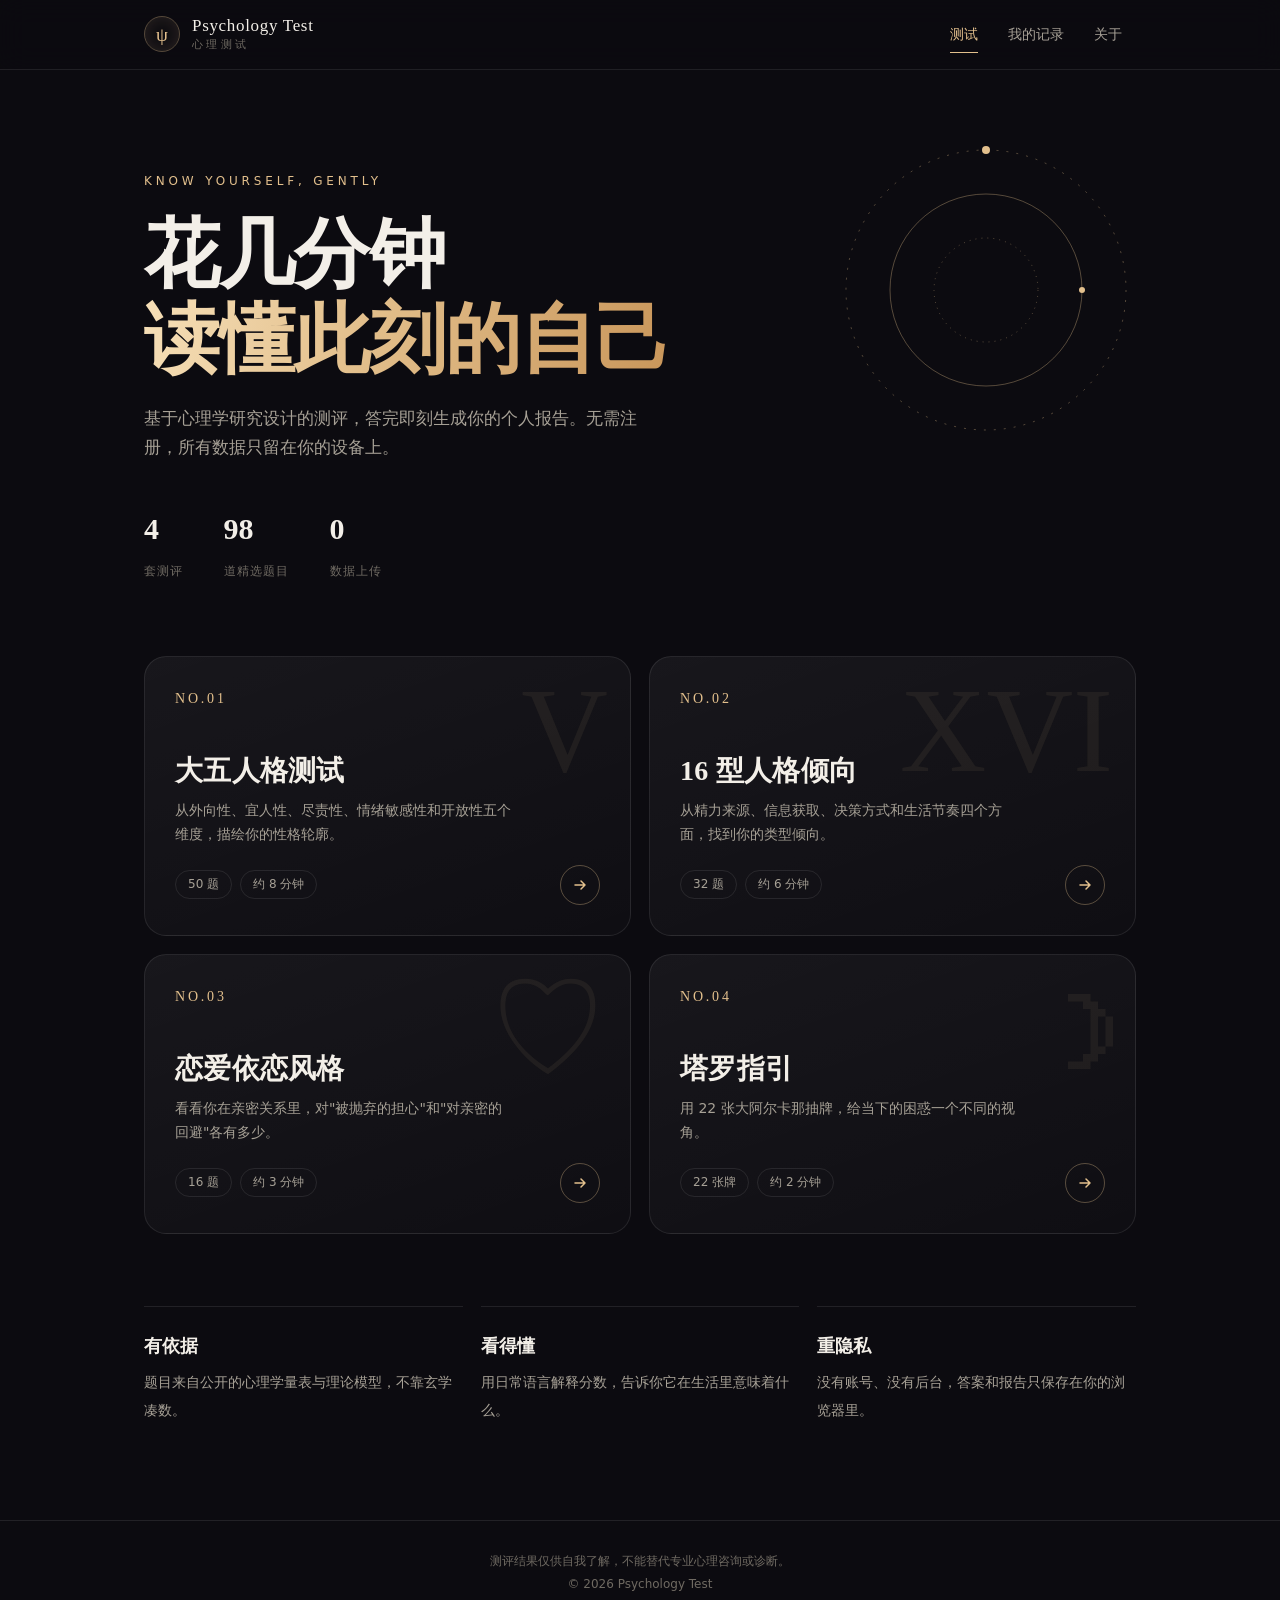
==== index.html @ f03d4916 "Premium redesign: animated quiz, report charts, tarot draw, share poster, redeem-code unlock" ====
<!DOCTYPE html>
<html lang="zh-CN">
<head>
  <meta charset="UTF-8">
  <meta name="viewport" content="width=device-width, initial-scale=1.0, viewport-fit=cover">
  <meta name="theme-color" content="#0c0b10">
  <title>Psychology Test · 心理测试</title>
  <meta name="description" content="几分钟读懂自己：大五人格、16 型人格倾向、恋爱依恋风格与塔罗指引。无需注册，结果只保存在你的浏览器里。">
  <link rel="icon" href="data:image/svg+xml,%3Csvg xmlns='http://www.w3.org/2000/svg' viewBox='0 0 64 64'%3E%3Crect width='64' height='64' rx='32' fill='%230c0b10'/%3E%3Ccircle cx='32' cy='32' r='27' fill='none' stroke='%23e3c08d' stroke-width='2'/%3E%3Ctext x='32' y='43' font-size='30' text-anchor='middle' fill='%23e3c08d' font-family='serif'%3E%CF%88%3C/text%3E%3C/svg%3E">
  <link rel="stylesheet" href="css/app.css">
</head>
<body>
  <div class="aura" aria-hidden="true"><span></span><span></span><span></span></div>

  <header class="topbar">
    <div class="topbar__inner">
      <a class="logo" href="#/">
        <span class="logo__mark" aria-hidden="true">ψ</span>
        <span class="logo__text">Psychology Test<small>心理测试</small></span>
      </a>
      <nav class="topnav" aria-label="主导航">
        <a href="#/" data-nav="home">测试</a>
        <a href="#/history" data-nav="history">我的记录</a>
        <a href="#/about" data-nav="about">关于</a>
      </nav>
    </div>
  </header>

  <main id="app" tabindex="-1"></main>

  <footer class="footer">
    <p>测评结果仅供自我了解，不能替代专业心理咨询或诊断。</p>
    <p>© 2026 Psychology Test</p>
  </footer>

  <script src="js/tests/bigfive.js"></script>
  <script src="js/tests/types16.js"></script>
  <script src="js/tests/attachment.js"></script>
  <script src="js/tests/tarot.js"></script>
  <script src="js/paywall.js"></script>
  <script src="js/fx.js"></script>
  <script src="js/app.js"></script>
</body>
</html>
---- css/app.css ----
:root {
  --bg: #0c0b10;
  --bg-2: #14121a;
  --panel: rgba(255, 255, 255, 0.035);
  --panel-2: rgba(255, 255, 255, 0.06);
  --line: rgba(255, 255, 255, 0.09);
  --line-2: rgba(227, 192, 141, 0.35);
  --text: #f3efe8;
  --text-2: #a7a196;
  --text-3: #6f6a62;
  --gold: #e3c08d;
  --gold-2: #b8925a;
  --rose: #e8a39a;
  --teal: #7fc4b8;
  --radius: 18px;
  --ease: cubic-bezier(.22, .8, .24, 1);
  --serif: "Noto Serif SC", "Source Han Serif SC", "Songti SC", "STSong", "SimSun", serif;
  --sans: "PingFang SC", "HarmonyOS Sans SC", "Microsoft YaHei", "Noto Sans SC", system-ui, sans-serif;
}

* { box-sizing: border-box; -webkit-tap-highlight-color: transparent; }
[hidden] { display: none !important; }
html { background: var(--bg); }

body {
  margin: 0;
  min-height: 100vh;
  display: flex;
  flex-direction: column;
  color: var(--text);
  font-family: var(--sans);
  line-height: 1.75;
  background: var(--bg);
  overflow-x: hidden;
}

/* 背景光晕与颗粒 */
.aura { position: fixed; inset: 0; z-index: -2; overflow: hidden; pointer-events: none; }
.aura span {
  position: absolute; border-radius: 50%; filter: blur(90px); opacity: .5;
  animation: drift 26s ease-in-out infinite alternate;
}
.aura span:nth-child(1) { width: 520px; height: 520px; left: -160px; top: -180px; background: #6b4f2a; }
.aura span:nth-child(2) { width: 460px; height: 460px; right: -140px; top: 30%; background: #3b2a46; animation-delay: -8s; }
.aura span:nth-child(3) { width: 420px; height: 420px; left: 20%; bottom: -220px; background: #1f3e3a; animation-delay: -16s; }
@keyframes drift {
  to { transform: translate3d(60px, 40px, 0) scale(1.15); }
}
body::after {
  content: ""; position: fixed; inset: 0; z-index: -1; pointer-events: none; opacity: .07;
  background-image: url("data:image/svg+xml,%3Csvg xmlns='http://www.w3.org/2000/svg' width='160' height='160'%3E%3Cfilter id='n'%3E%3CfeTurbulence type='fractalNoise' baseFrequency='.9' numOctaves='2' stitchTiles='stitch'/%3E%3C/filter%3E%3Crect width='100%25' height='100%25' filter='url(%23n)'/%3E%3C/svg%3E");
}

a { color: inherit; }
h1, h2, h3 { font-family: var(--serif); font-weight: 700; line-height: 1.3; margin: 0 0 .5em; letter-spacing: .01em; }
button { font: inherit; color: inherit; cursor: pointer; }
:focus-visible { outline: 2px solid var(--gold); outline-offset: 3px; border-radius: 6px; }
::selection { background: rgba(227, 192, 141, .35); }

.gold-text {
  background: linear-gradient(100deg, #f6dfb7 0%, var(--gold) 40%, #c9965a 100%);
  -webkit-background-clip: text; background-clip: text; color: transparent;
}

/* 顶栏 */
.topbar {
  position: sticky; top: 0; z-index: 20;
  backdrop-filter: blur(14px) saturate(140%);
  -webkit-backdrop-filter: blur(14px) saturate(140%);
  background: rgba(12, 11, 16, .62);
  border-bottom: 1px solid var(--line);
}
.topbar__inner {
  display: flex; align-items: center; justify-content: space-between; gap: 16px;
  max-width: 1040px; margin: 0 auto; padding: 14px 24px;
}
.logo { display: flex; align-items: center; gap: 12px; text-decoration: none; }
.logo__mark {
  display: grid; place-items: center; width: 36px; height: 36px; border-radius: 50%;
  border: 1px solid var(--line-2); color: var(--gold);
  font-family: var(--serif); font-size: 19px;
  box-shadow: inset 0 0 18px rgba(227, 192, 141, .15);
}
.logo__text { font-family: var(--serif); font-size: 17px; line-height: 1.1; letter-spacing: .04em; }
.logo__text small { display: block; margin-top: 3px; font-family: var(--sans); font-size: 11px; letter-spacing: .3em; color: var(--text-3); }
.topnav { display: flex; gap: 2px; }
.topnav a {
  position: relative; padding: 8px 14px; font-size: 14px;
  text-decoration: none; color: var(--text-2); transition: color .2s;
}
.topnav a::after {
  content: ""; position: absolute; left: 14px; right: 14px; bottom: 2px; height: 1px;
  background: var(--gold); transform: scaleX(0); transition: transform .3s var(--ease);
}
.topnav a:hover { color: var(--text); }
.topnav a.is-active { color: var(--gold); }
.topnav a.is-active::after { transform: scaleX(1); }

main { flex: 1; width: 100%; max-width: 1040px; margin: 0 auto; padding: 0 24px 72px; }
main:focus, main:focus-visible { outline: none; }

.footer {
  border-top: 1px solid var(--line);
  padding: 28px 24px; text-align: center; font-size: 12px; color: var(--text-3);
}
.footer p { margin: 2px 0; }
/* 按钮 */
.btn {
  position: relative; overflow: hidden;
  display: inline-flex; align-items: center; justify-content: center; gap: 8px;
  min-height: 48px; padding: 0 28px; border-radius: 999px; border: 0;
  background: linear-gradient(120deg, #f2d7a8, var(--gold) 45%, var(--gold-2));
  color: #1b150c; font-weight: 600; letter-spacing: .04em; text-decoration: none;
  box-shadow: 0 8px 30px -10px rgba(227, 192, 141, .6);
  transition: transform .25s var(--ease), box-shadow .25s;
}
.btn::after {
  content: ""; position: absolute; top: 0; left: -60%; width: 40%; height: 100%;
  background: linear-gradient(100deg, transparent, rgba(255, 255, 255, .55), transparent);
  transform: skewX(-20deg); transition: left .7s var(--ease);
}
.btn:hover { transform: translateY(-2px); box-shadow: 0 14px 36px -10px rgba(227, 192, 141, .7); }
.btn:hover::after { left: 130%; }
.btn:active { transform: translateY(0) scale(.98); }
.btn--ghost {
  background: transparent; color: var(--text); box-shadow: none;
  border: 1px solid var(--line);
}
.btn--ghost:hover { border-color: var(--line-2); box-shadow: none; }
.btn--ghost::after { display: none; }
.btn--small { min-height: 38px; padding: 0 16px; font-size: 13px; font-weight: 400; }
.btn:disabled { opacity: .35; cursor: not-allowed; transform: none; }
.actions { display: flex; flex-wrap: wrap; gap: 12px; margin-top: 32px; }

.eyebrow { font-size: 12px; letter-spacing: .32em; color: var(--gold); text-transform: uppercase; }
.muted { color: var(--text-2); }
.chip {
  display: inline-flex; align-items: center; gap: 6px;
  padding: 3px 12px; border-radius: 999px; border: 1px solid var(--line);
  font-size: 12px; color: var(--text-2);
}
.chip--gold { border-color: var(--line-2); color: var(--gold); }
.panel {
  position: relative; padding: 28px; border-radius: var(--radius);
  background: var(--panel); border: 1px solid var(--line);
}
.notice { margin-top: 28px; font-size: 12px; color: var(--text-3); }

/* 进场动画 */
.reveal { opacity: 0; transform: translateY(24px); transition: opacity .8s var(--ease), transform .8s var(--ease); }
.reveal.is-in { opacity: 1; transform: none; }
.page-in > * { animation: rise .7s var(--ease) both; }
.page-in > *:nth-child(2) { animation-delay: .06s; }
.page-in > *:nth-child(3) { animation-delay: .12s; }
.page-in > *:nth-child(4) { animation-delay: .18s; }
@keyframes rise { from { opacity: 0; transform: translateY(18px); } }

/* 首页 */
.hero { position: relative; padding: 96px 0 72px; }
.hero h1 { font-size: clamp(38px, 7.2vw, 76px); line-height: 1.12; margin: 18px 0 22px; letter-spacing: -.01em; }
.hero p { max-width: 30em; color: var(--text-2); font-size: 17px; margin: 0; }
.hero__orb {
  position: absolute; right: 0; top: 70px; width: 300px; height: 300px; pointer-events: none;
}
.hero__orb circle { fill: none; stroke: var(--line-2); }
.hero__orb .spin { transform-origin: 150px 150px; animation: spin 60s linear infinite; }
.hero__orb .spin--rev { animation-duration: 90s; animation-direction: reverse; }
@keyframes spin { to { transform: rotate(360deg); } }
.hero__stats { display: flex; gap: 40px; margin-top: 40px; }
.hero__stats strong { display: block; font-family: var(--serif); font-size: 30px; color: var(--text); }
.hero__stats span { font-size: 12px; color: var(--text-3); letter-spacing: .1em; }

.tests { display: grid; grid-template-columns: repeat(2, 1fr); gap: 18px; }
.test-tile {
  position: relative; display: flex; flex-direction: column; min-height: 280px;
  padding: 30px; border-radius: 22px; overflow: hidden; text-decoration: none;
  background: linear-gradient(160deg, rgba(255, 255, 255, .05), rgba(255, 255, 255, .015));
  border: 1px solid var(--line);
  transition: transform .5s var(--ease), border-color .4s;
}
.test-tile::before {
  content: ""; position: absolute; inset: 0; opacity: 0; transition: opacity .5s;
  background: radial-gradient(420px circle at var(--mx, 50%) var(--my, 0%), rgba(227, 192, 141, .16), transparent 60%);
}
.test-tile:hover { transform: translateY(-4px); border-color: var(--line-2); }
.test-tile:hover::before { opacity: 1; }
.test-tile__num { font-family: var(--serif); font-size: 14px; color: var(--gold); letter-spacing: .2em; }
.test-tile__glyph {
  position: absolute; right: 22px; top: 14px; font-family: var(--serif); font-size: 120px; line-height: 1;
  color: rgba(227, 192, 141, .07); transition: transform .8s var(--ease), color .5s;
}
.test-tile:hover .test-tile__glyph { transform: translateY(-6px) rotate(-6deg); color: rgba(227, 192, 141, .14); }
.test-tile h2 { position: relative; margin: auto 0 8px; font-size: 28px; }
.test-tile p { position: relative; margin: 0 0 18px; color: var(--text-2); font-size: 14px; max-width: 24em; }
.test-tile__meta { position: relative; display: flex; flex-wrap: wrap; align-items: center; gap: 8px; }
.test-tile__go {
  margin-left: auto; display: grid; place-items: center; width: 40px; height: 40px; border-radius: 50%;
  border: 1px solid var(--line-2); color: var(--gold); transition: transform .4s var(--ease), background .3s;
}
.test-tile:hover .test-tile__go { transform: translateX(4px); background: rgba(227, 192, 141, .12); }

.promise { display: grid; grid-template-columns: repeat(3, 1fr); gap: 18px; margin-top: 72px; }
.promise div { padding: 24px 0; border-top: 1px solid var(--line); }
.promise strong { display: block; font-family: var(--serif); font-size: 18px; margin-bottom: 6px; }
.promise span { font-size: 14px; color: var(--text-2); }
/* 介绍页 */
.intro { max-width: 720px; padding-top: 72px; }
.intro h1 { font-size: clamp(34px, 6vw, 56px); margin: 14px 0 20px; }
.intro p { color: var(--text-2); }
.facts { display: flex; flex-wrap: wrap; gap: 0; margin: 32px 0; border-block: 1px solid var(--line); }
.facts div { flex: 1; min-width: 120px; padding: 18px 0; font-size: 12px; color: var(--text-3); letter-spacing: .1em; }
.facts div + div { padding-left: 24px; border-left: 1px solid var(--line); }
.facts strong { display: block; font-family: var(--serif); font-size: 28px; color: var(--text); letter-spacing: 0; }

/* 答题 */
.quiz { max-width: 600px; margin: 0 auto; padding-top: 48px; }
.quiz__top { display: flex; align-items: flex-end; justify-content: space-between; gap: 16px; }
.quiz__count { font-family: var(--serif); font-size: 44px; line-height: 1; }
.quiz__count small { font-size: 16px; color: var(--text-3); }
.quiz__name { font-size: 13px; color: var(--text-2); }
.progress { position: relative; height: 2px; margin: 20px 0 48px; background: var(--line); }
.progress__bar {
  position: absolute; left: 0; top: 0; height: 100%;
  background: linear-gradient(90deg, var(--gold-2), var(--gold));
  box-shadow: 0 0 12px rgba(227, 192, 141, .8);
  transition: width .5s var(--ease);
}
.quiz__stage { min-height: 460px; }
.quiz__q { font-family: var(--serif); font-size: clamp(24px, 4.4vw, 32px); line-height: 1.45; min-height: 2.9em; margin-bottom: 36px; }
.quiz__stage.is-leaving { animation: leave .28s var(--ease) forwards; }
.quiz__stage.is-entering { animation: enter .5s var(--ease) both; }
.quiz__stage.is-back.is-entering { animation-name: enter-back; }
@keyframes leave { to { opacity: 0; transform: translateX(-28px); filter: blur(4px); } }
@keyframes enter { from { opacity: 0; transform: translateX(36px); filter: blur(4px); } }
@keyframes enter-back { from { opacity: 0; transform: translateX(-36px); filter: blur(4px); } }

.scale { display: grid; gap: 10px; }
.opt {
  position: relative; overflow: hidden;
  display: flex; align-items: center; gap: 16px; width: 100%;
  padding: 16px 20px; border-radius: 14px; text-align: left;
  background: var(--panel); border: 1px solid var(--line);
  transition: border-color .25s, background .25s, transform .25s var(--ease);
}
.opt:hover { border-color: var(--line-2); background: var(--panel-2); transform: translateX(4px); }
.opt__key {
  display: grid; place-items: center; flex: none; width: 28px; height: 28px; border-radius: 50%;
  border: 1px solid var(--line); font-size: 12px; color: var(--text-3); transition: all .25s;
}
.opt__dots { margin-left: auto; display: flex; gap: 4px; }
.opt__dots i { width: 6px; height: 6px; border-radius: 50%; background: var(--line); }
.opt__dots i.on { background: var(--gold-2); }
.opt.is-picked { border-color: var(--gold); background: rgba(227, 192, 141, .1); }
.opt.is-picked .opt__key { background: var(--gold); border-color: var(--gold); color: #1b150c; }
.opt .ripple {
  position: absolute; width: 20px; height: 20px; margin: -10px 0 0 -10px; border-radius: 50%;
  background: rgba(227, 192, 141, .45); pointer-events: none; animation: ripple .6s ease-out forwards;
}
@keyframes ripple { to { transform: scale(30); opacity: 0; } }
.quiz__nav { display: flex; justify-content: space-between; align-items: center; margin-top: 28px; }
.quiz__hint { font-size: 12px; color: var(--text-3); }

/* 计算中 */
.loading { display: grid; place-items: center; min-height: 60vh; text-align: center; }
.loading__ring { width: 96px; height: 96px; margin: 0 auto 24px; }
.loading__ring circle { fill: none; stroke-width: 2; }
.loading__ring .bg { stroke: var(--line); }
.loading__ring .fg { stroke: var(--gold); stroke-linecap: round; stroke-dasharray: 280; animation: load 1.6s var(--ease) forwards; transform: rotate(-90deg); transform-origin: 50% 50%; }
@keyframes load { from { stroke-dashoffset: 280; } to { stroke-dashoffset: 0; } }
.loading p { font-family: var(--serif); font-size: 18px; }
.loading small { color: var(--text-3); }
/* 结果报告 */
.report { padding-top: 56px; }
.report__hero { position: relative; text-align: center; padding: 48px 0 56px; }
.report__code {
  font-family: var(--serif); font-size: clamp(64px, 16vw, 132px); line-height: 1; letter-spacing: .08em;
  margin: 18px 0 8px;
}
.report__code span {
  display: inline-block; animation: letter .9s var(--ease) both;
  background: linear-gradient(100deg, #f6dfb7 0%, var(--gold) 50%, #c9965a 100%);
  -webkit-background-clip: text; background-clip: text; color: transparent;
}
@keyframes letter { from { opacity: 0; transform: translateY(40px) rotateX(70deg); filter: blur(8px); } }
.report__hero h1 { font-size: clamp(28px, 5.6vw, 46px); margin: 12px 0 14px; }
.report__hero p { max-width: 34em; margin: 0 auto; color: var(--text-2); }
.report__hero .actions { justify-content: center; }

.report__grid { display: grid; grid-template-columns: 1.1fr 1fr; gap: 18px; align-items: start; }
.report__grid > .panel--wide { grid-column: 1 / -1; }
.panel h3 { font-size: 20px; margin-bottom: 14px; }
.panel h3 small { margin-left: 8px; font-family: var(--sans); font-size: 12px; font-weight: 400; color: var(--text-3); }
.panel p { margin: 0; color: var(--text-2); }
.panel ul { margin: 0; padding: 0; list-style: none; display: grid; gap: 10px; }
.panel li { position: relative; padding-left: 22px; color: var(--text-2); }
.panel li::before { content: "✦"; position: absolute; left: 0; top: 0; color: var(--gold); font-size: 12px; }

.chart { display: block; width: 100%; max-width: 380px; margin: 0 auto; overflow: visible; }
.chart text { fill: var(--text-2); font-size: 12px; font-family: var(--sans); }
.chart .grid { fill: none; stroke: var(--line); }
.chart .area { fill: rgba(227, 192, 141, .18); stroke: var(--gold); stroke-width: 1.5; transform-origin: center; animation: grow 1.2s var(--ease) .2s both; }
.chart .dot { fill: var(--gold); }
@keyframes grow { from { transform: scale(0); opacity: 0; } }
.chart .you { fill: var(--gold); animation: pulse 2s ease-in-out infinite; }
@keyframes pulse { 50% { r: 9; opacity: .7; } }

.bars { display: grid; gap: 22px; }
.bar__label { display: flex; justify-content: space-between; align-items: baseline; font-size: 14px; margin-bottom: 8px; }
.bar__label strong { font-weight: 500; }
.bar__label em { font-style: normal; font-family: var(--serif); font-size: 20px; color: var(--gold); }
.bar__track { position: relative; height: 4px; border-radius: 4px; background: var(--line); }
.bar__fill {
  position: absolute; left: 0; top: 0; height: 100%; width: 0; border-radius: 4px;
  background: linear-gradient(90deg, var(--gold-2), var(--gold));
  transition: width 1.3s var(--ease);
}
.bar__fill::after {
  content: ""; position: absolute; right: -5px; top: -4px; width: 12px; height: 12px; border-radius: 50%;
  background: var(--gold); box-shadow: 0 0 14px var(--gold);
}
.bar__note { margin: 8px 0 0; font-size: 13px; color: var(--text-3); }
.bar--split .bar__track { background: rgba(232, 163, 154, .25); }

/* 付费锁 */
.locked { position: relative; margin-top: 18px; border-radius: 22px; overflow: hidden; border: 1px solid var(--line-2); }
.locked__content { display: grid; gap: 18px; padding: 28px; }
.locked.is-locked .locked__content { filter: blur(7px); user-select: none; pointer-events: none; max-height: 420px; overflow: hidden; }
.locked__veil {
  position: absolute; inset: 0; display: grid; place-items: center; padding: 24px; text-align: center;
  background: linear-gradient(180deg, rgba(12, 11, 16, .2), rgba(12, 11, 16, .88) 55%);
}
.locked__veil h3 { font-size: 24px; margin-bottom: 6px; }
.locked__veil p { margin: 0 0 20px; color: var(--text-2); font-size: 14px; }
.price { font-family: var(--serif); font-size: 44px; line-height: 1; margin-bottom: 18px; }
.price small { font-size: 18px; margin-right: 2px; }
.price del { margin-left: 10px; font-size: 15px; color: var(--text-3); }
.locked__badge { position: absolute; top: 16px; right: 18px; }
/* 弹窗与提示 */
.modal {
  position: fixed; inset: 0; z-index: 50; display: grid; place-items: center; padding: 20px;
  background: rgba(5, 5, 8, .7); backdrop-filter: blur(8px); -webkit-backdrop-filter: blur(8px);
  animation: fade .3s ease both;
}
.modal.is-closing { animation: fade .25s ease reverse forwards; }
@keyframes fade { from { opacity: 0; } }
.modal__box {
  position: relative; width: 100%; max-width: 420px; max-height: 92vh; overflow: auto;
  padding: 32px 28px 28px; border-radius: 24px;
  background: linear-gradient(170deg, #1d1a24, #121017); border: 1px solid var(--line-2);
  box-shadow: 0 40px 80px -20px rgba(0, 0, 0, .8);
  animation: pop .45s var(--ease) both;
}
@keyframes pop { from { opacity: 0; transform: translateY(30px) scale(.96); } }
.modal__close {
  position: absolute; top: 12px; right: 12px; width: 36px; height: 36px; border-radius: 50%;
  background: transparent; border: 0; color: var(--text-2); font-size: 22px;
}
.modal__close:hover { color: var(--text); background: var(--panel-2); }
.modal h3 { font-size: 22px; margin-bottom: 8px; }
.modal ol { margin: 16px 0; padding-left: 20px; color: var(--text-2); font-size: 14px; }
.field { display: flex; gap: 8px; margin-top: 16px; }
.field input {
  flex: 1; min-width: 0; min-height: 48px; padding: 0 16px; border-radius: 12px;
  background: rgba(255, 255, 255, .04); border: 1px solid var(--line); color: var(--text);
  font: inherit; letter-spacing: .12em; text-transform: uppercase;
}
.field input:focus { outline: none; border-color: var(--gold); }
.field__msg { min-height: 1.6em; margin: 8px 0 0; font-size: 13px; color: var(--rose); }
.poster-img { display: block; width: 100%; border-radius: 14px; border: 1px solid var(--line); }

.toast {
  position: fixed; left: 50%; bottom: 32px; z-index: 60; padding: 12px 22px; border-radius: 999px;
  background: #24202b; border: 1px solid var(--line-2); font-size: 14px;
  transform: translateX(-50%); animation: toast 2.4s var(--ease) forwards;
}
@keyframes toast {
  0% { opacity: 0; transform: translate(-50%, 20px); }
  12%, 85% { opacity: 1; transform: translate(-50%, 0); }
  100% { opacity: 0; transform: translate(-50%, 10px); }
}

/* 塔罗 */
.spreads { display: grid; grid-template-columns: repeat(3, 1fr); gap: 14px; margin-top: 36px; }
.spread-btn {
  padding: 24px; border-radius: 18px; text-align: left; text-decoration: none;
  background: var(--panel); border: 1px solid var(--line); transition: border-color .3s, transform .4s var(--ease);
}
.spread-btn:hover { border-color: var(--line-2); transform: translateY(-3px); }
.spread-btn strong { display: block; font-family: var(--serif); font-size: 19px; margin: 6px 0 4px; }
.spread-btn span { font-size: 13px; color: var(--text-2); }
.spread-btn em { font-style: normal; font-size: 12px; color: var(--gold); letter-spacing: .2em; }

.table { padding-top: 40px; text-align: center; }
.table h1 { font-size: clamp(26px, 4.6vw, 38px); }
.table__tip { color: var(--text-2); min-height: 1.8em; }
.slots { display: flex; justify-content: center; gap: 18px; margin: 28px 0 8px; }
.slot { width: 120px; }
.slot__frame {
  aspect-ratio: 2 / 3.3; border-radius: 12px; border: 1px dashed var(--line-2);
  display: grid; place-items: center; color: var(--text-3); font-size: 12px; perspective: 900px;
}
.slot__name { margin-top: 10px; font-size: 13px; color: var(--text-2); }

.deck { position: relative; height: 240px; margin: 0 auto; max-width: 900px; transition: opacity .6s; }
.deck.is-shuffling .tcard { animation: shuffle .9s var(--ease) both; animation-delay: calc(var(--i) * 18ms); }
@keyframes shuffle {
  0% { transform: translate(-50%, 0) rotate(0); }
  40% { transform: translate(calc(-50% + var(--sx)), -20px) rotate(var(--sr)); }
  100% { transform: var(--fan); }
}
.tcard {
  position: absolute; left: 50%; bottom: 0; width: 96px; aspect-ratio: 2 / 3.3;
  padding: 0; border: 0; background: none; transform-origin: 50% 160%;
  transform: var(--fan); transition: transform .45s var(--ease), opacity .4s;
}
.tcard:hover, .tcard:focus-visible { transform: var(--fan) translateY(-26px); z-index: 30; }
.tcard.is-taken { opacity: 0; pointer-events: none; transform: var(--fan) translateY(-120px) scale(.8); }

.card-back, .card-face {
  position: absolute; inset: 0; border-radius: 10px; backface-visibility: hidden; -webkit-backface-visibility: hidden;
}
.card-back {
  background:
    radial-gradient(circle at 50% 50%, transparent 22%, rgba(227, 192, 141, .5) 23%, transparent 24%),
    repeating-linear-gradient(45deg, rgba(227, 192, 141, .09) 0 2px, transparent 2px 9px),
    repeating-linear-gradient(-45deg, rgba(227, 192, 141, .09) 0 2px, transparent 2px 9px),
    linear-gradient(160deg, #2a2233, #141019);
  border: 1px solid rgba(227, 192, 141, .45);
  box-shadow: 0 10px 24px -8px rgba(0, 0, 0, .8), inset 0 0 0 4px #17131c, inset 0 0 0 5px rgba(227, 192, 141, .3);
}
.card-face {
  display: flex; flex-direction: column; align-items: center; justify-content: space-between;
  padding: 12% 8%; transform: rotateY(180deg);
  background: radial-gradient(circle at 50% 42%, #2b2533 0%, #15121a 70%);
  border: 1px solid rgba(227, 192, 141, .6);
  box-shadow: 0 16px 36px -10px rgba(0, 0, 0, .9), inset 0 0 0 5px #15121a, inset 0 0 0 6px rgba(227, 192, 141, .35);
  color: var(--gold);
}
.card-face__num { font-family: var(--serif); font-size: 13px; letter-spacing: .2em; }
.card-face__glyph { font-family: "Segoe UI Symbol", "Noto Sans Symbols", var(--serif); font-size: 46px; line-height: 1; text-shadow: 0 0 24px rgba(227, 192, 141, .6); }
.card-face__name { font-family: var(--serif); font-size: 15px; color: var(--text); letter-spacing: .2em; }
.card-face.is-rev .card-face__glyph { transform: rotate(180deg); }

.flip { position: relative; width: 100%; height: 100%; transform-style: preserve-3d; transition: transform 1s var(--ease); }
.flip.is-open { transform: rotateY(180deg); }
.slot .flip { animation: land .6s var(--ease) both; }
@keyframes land { from { opacity: 0; transform: translateY(-90px) scale(.7) rotate(-8deg); } }
.slot .flip.is-open { animation: none; }

.reading { display: grid; gap: 14px; margin-top: 36px; text-align: left; }
.reading .panel { display: grid; grid-template-columns: 72px 1fr; gap: 20px; align-items: start; }
.reading .mini { position: relative; width: 72px; aspect-ratio: 2 / 3.3; }
.reading .mini .card-face { transform: none; padding: 10% 6%; }
.reading .mini .card-face__glyph { font-size: 26px; }
.reading .mini .card-face__name, .reading .mini .card-face__num { font-size: 10px; letter-spacing: .1em; }
.reading h3 small { color: var(--gold); }

/* 记录 */
.history { padding-top: 64px; }
.history-list { list-style: none; margin: 24px 0 0; padding: 0; display: grid; gap: 10px; }
.history-item {
  display: flex; justify-content: space-between; align-items: center; gap: 16px;
  padding: 18px 22px; border-radius: 16px; background: var(--panel); border: 1px solid var(--line);
  transition: border-color .3s;
}
.history-item:hover { border-color: var(--line-2); }
.history-item a { flex: 1; text-decoration: none; }
.history-item strong { font-family: var(--serif); font-size: 17px; }
.history-item .muted { font-size: 13px; }
.empty { padding: 80px 0; text-align: center; color: var(--text-2); }

.prose { max-width: 680px; padding-top: 64px; }
.prose h2 { font-size: 20px; margin-top: 36px; }
.prose p { color: var(--text-2); }

@media (max-width: 760px) {
  .topbar__inner { padding: 12px 16px; }
  .logo__text small { display: none; }
  .topnav a { padding: 8px 10px; }
  main { padding: 0 16px 56px; }
  .hero { padding: 56px 0 48px; }
  .hero__orb { width: 200px; height: 200px; top: 20px; right: -60px; opacity: .6; }
  .hero__stats { gap: 24px; }
  .tests, .promise, .spreads, .report__grid { grid-template-columns: 1fr; }
  .test-tile { min-height: 220px; padding: 24px; }
  .quiz { padding-top: 28px; }
  .opt { padding: 14px 16px; }
  .opt:hover { transform: none; }
  .slots { gap: 10px; }
  .slot { width: 92px; }
  .deck { height: 230px; }
  .tcard { width: 64px; }
  .reading .panel { grid-template-columns: 56px 1fr; gap: 14px; padding: 20px; }
  .reading .mini { width: 56px; }
  .panel { padding: 22px; }
}

@media (prefers-reduced-motion: reduce) {
  *, *::before, *::after { animation-duration: .01ms !important; animation-iteration-count: 1 !important; transition-duration: .01ms !important; }
  .reveal { opacity: 1; transform: none; }
}
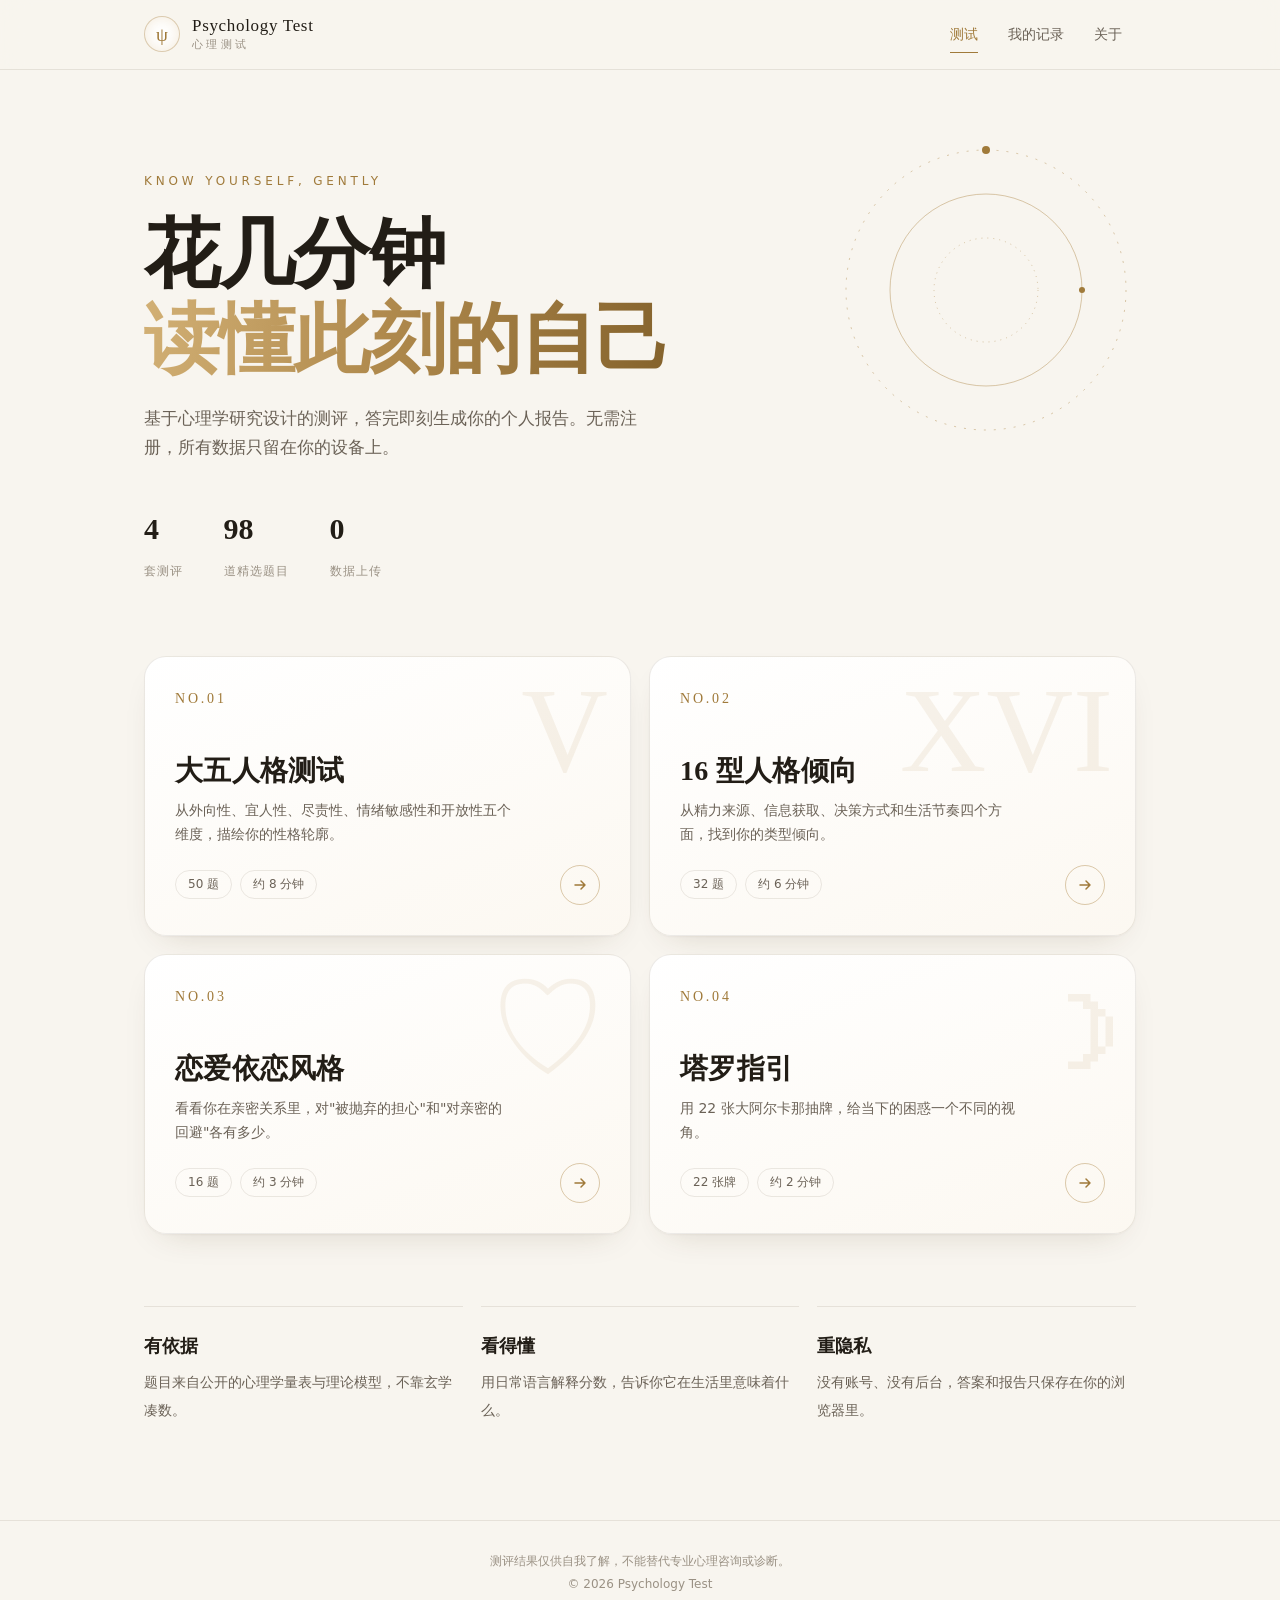
==== commit 4f5dfc6d: "Switch to white-gold theme and remove price display" ====
--- a/index.html
+++ b/index.html
@@ -3,10 +3,10 @@
 <head>
   <meta charset="UTF-8">
   <meta name="viewport" content="width=device-width, initial-scale=1.0, viewport-fit=cover">
-  <meta name="theme-color" content="#0c0b10">
+  <meta name="theme-color" content="#f8f5ef">
   <title>Psychology Test · 心理测试</title>
   <meta name="description" content="几分钟读懂自己：大五人格、16 型人格倾向、恋爱依恋风格与塔罗指引。无需注册，结果只保存在你的浏览器里。">
-  <link rel="icon" href="data:image/svg+xml,%3Csvg xmlns='http://www.w3.org/2000/svg' viewBox='0 0 64 64'%3E%3Crect width='64' height='64' rx='32' fill='%230c0b10'/%3E%3Ccircle cx='32' cy='32' r='27' fill='none' stroke='%23e3c08d' stroke-width='2'/%3E%3Ctext x='32' y='43' font-size='30' text-anchor='middle' fill='%23e3c08d' font-family='serif'%3E%CF%88%3C/text%3E%3C/svg%3E">
+  <link rel="icon" href="data:image/svg+xml,%3Csvg xmlns='http://www.w3.org/2000/svg' viewBox='0 0 64 64'%3E%3Crect width='64' height='64' rx='32' fill='%23fffdf8'/%3E%3Ccircle cx='32' cy='32' r='27' fill='none' stroke='%23b08a4d' stroke-width='2'/%3E%3Ctext x='32' y='43' font-size='30' text-anchor='middle' fill='%23a07a3a' font-family='serif'%3E%CF%88%3C/text%3E%3C/svg%3E">
   <link rel="stylesheet" href="css/app.css">
 </head>
 <body>
--- a/css/app.css
+++ b/css/app.css
@@ -1,17 +1,18 @@
 :root {
-  --bg: #0c0b10;
-  --bg-2: #14121a;
-  --panel: rgba(255, 255, 255, 0.035);
-  --panel-2: rgba(255, 255, 255, 0.06);
-  --line: rgba(255, 255, 255, 0.09);
-  --line-2: rgba(227, 192, 141, 0.35);
-  --text: #f3efe8;
-  --text-2: #a7a196;
-  --text-3: #6f6a62;
-  --gold: #e3c08d;
-  --gold-2: #b8925a;
-  --rose: #e8a39a;
-  --teal: #7fc4b8;
+  --bg: #f8f5ef;
+  --bg-2: #ffffff;
+  --panel: #ffffff;
+  --panel-2: #fdfaf4;
+  --line: rgba(70, 50, 20, 0.1);
+  --line-2: rgba(176, 138, 77, 0.45);
+  --text: #221d16;
+  --text-2: #6b6257;
+  --text-3: #9a9184;
+  --gold: #a07a3a;
+  --gold-2: #d2b075;
+  --rose: #b5574c;
+  --teal: #3f8f82;
+  --shadow: 0 1px 2px rgba(70, 50, 20, .04), 0 14px 36px -20px rgba(70, 50, 20, .22);
   --radius: 18px;
   --ease: cubic-bezier(.22, .8, .24, 1);
   --serif: "Noto Serif SC", "Source Han Serif SC", "Songti SC", "STSong", "SimSun", serif;
@@ -37,17 +38,17 @@
 /* 背景光晕与颗粒 */
 .aura { position: fixed; inset: 0; z-index: -2; overflow: hidden; pointer-events: none; }
 .aura span {
-  position: absolute; border-radius: 50%; filter: blur(90px); opacity: .5;
+  position: absolute; border-radius: 50%; filter: blur(90px); opacity: .7;
   animation: drift 26s ease-in-out infinite alternate;
 }
-.aura span:nth-child(1) { width: 520px; height: 520px; left: -160px; top: -180px; background: #6b4f2a; }
-.aura span:nth-child(2) { width: 460px; height: 460px; right: -140px; top: 30%; background: #3b2a46; animation-delay: -8s; }
-.aura span:nth-child(3) { width: 420px; height: 420px; left: 20%; bottom: -220px; background: #1f3e3a; animation-delay: -16s; }
+.aura span:nth-child(1) { width: 520px; height: 520px; left: -160px; top: -180px; background: #efd9b0; }
+.aura span:nth-child(2) { width: 460px; height: 460px; right: -140px; top: 30%; background: #f1d9d2; animation-delay: -8s; }
+.aura span:nth-child(3) { width: 420px; height: 420px; left: 20%; bottom: -220px; background: #e4ece2; animation-delay: -16s; }
 @keyframes drift {
   to { transform: translate3d(60px, 40px, 0) scale(1.15); }
 }
 body::after {
-  content: ""; position: fixed; inset: 0; z-index: -1; pointer-events: none; opacity: .07;
+  content: ""; position: fixed; inset: 0; z-index: -1; pointer-events: none; opacity: .035; mix-blend-mode: multiply;
   background-image: url("data:image/svg+xml,%3Csvg xmlns='http://www.w3.org/2000/svg' width='160' height='160'%3E%3Cfilter id='n'%3E%3CfeTurbulence type='fractalNoise' baseFrequency='.9' numOctaves='2' stitchTiles='stitch'/%3E%3C/filter%3E%3Crect width='100%25' height='100%25' filter='url(%23n)'/%3E%3C/svg%3E");
 }
 
@@ -55,10 +56,10 @@
 h1, h2, h3 { font-family: var(--serif); font-weight: 700; line-height: 1.3; margin: 0 0 .5em; letter-spacing: .01em; }
 button { font: inherit; color: inherit; cursor: pointer; }
 :focus-visible { outline: 2px solid var(--gold); outline-offset: 3px; border-radius: 6px; }
-::selection { background: rgba(227, 192, 141, .35); }
+::selection { background: rgba(210, 176, 117, .35); }
 
 .gold-text {
-  background: linear-gradient(100deg, #f6dfb7 0%, var(--gold) 40%, #c9965a 100%);
+  background: linear-gradient(100deg, #d2b075 0%, #b08a4d 45%, #84622c 100%);
   -webkit-background-clip: text; background-clip: text; color: transparent;
 }
 
@@ -67,7 +68,7 @@
   position: sticky; top: 0; z-index: 20;
   backdrop-filter: blur(14px) saturate(140%);
   -webkit-backdrop-filter: blur(14px) saturate(140%);
-  background: rgba(12, 11, 16, .62);
+  background: rgba(248, 245, 239, .78);
   border-bottom: 1px solid var(--line);
 }
 .topbar__inner {
@@ -79,7 +80,7 @@
   display: grid; place-items: center; width: 36px; height: 36px; border-radius: 50%;
   border: 1px solid var(--line-2); color: var(--gold);
   font-family: var(--serif); font-size: 19px;
-  box-shadow: inset 0 0 18px rgba(227, 192, 141, .15);
+  background: #fff; box-shadow: inset 0 0 14px rgba(210, 176, 117, .25);
 }
 .logo__text { font-family: var(--serif); font-size: 17px; line-height: 1.1; letter-spacing: .04em; }
 .logo__text small { display: block; margin-top: 3px; font-family: var(--sans); font-size: 11px; letter-spacing: .3em; color: var(--text-3); }
@@ -109,9 +110,9 @@
   position: relative; overflow: hidden;
   display: inline-flex; align-items: center; justify-content: center; gap: 8px;
   min-height: 48px; padding: 0 28px; border-radius: 999px; border: 0;
-  background: linear-gradient(120deg, #f2d7a8, var(--gold) 45%, var(--gold-2));
-  color: #1b150c; font-weight: 600; letter-spacing: .04em; text-decoration: none;
-  box-shadow: 0 8px 30px -10px rgba(227, 192, 141, .6);
+  background: linear-gradient(120deg, #f3e1bb, #dcbd84 45%, #c49f5f);
+  color: #2a1f0e; font-weight: 600; letter-spacing: .04em; text-decoration: none;
+  box-shadow: 0 10px 26px -12px rgba(160, 122, 58, .7);
   transition: transform .25s var(--ease), box-shadow .25s;
 }
 .btn::after {
@@ -119,11 +120,11 @@
   background: linear-gradient(100deg, transparent, rgba(255, 255, 255, .55), transparent);
   transform: skewX(-20deg); transition: left .7s var(--ease);
 }
-.btn:hover { transform: translateY(-2px); box-shadow: 0 14px 36px -10px rgba(227, 192, 141, .7); }
+.btn:hover { transform: translateY(-2px); box-shadow: 0 16px 32px -12px rgba(160, 122, 58, .75); }
 .btn:hover::after { left: 130%; }
 .btn:active { transform: translateY(0) scale(.98); }
 .btn--ghost {
-  background: transparent; color: var(--text); box-shadow: none;
+  background: rgba(255, 255, 255, .7); color: var(--text); box-shadow: none;
   border: 1px solid var(--line);
 }
 .btn--ghost:hover { border-color: var(--line-2); box-shadow: none; }
@@ -142,7 +143,7 @@
 .chip--gold { border-color: var(--line-2); color: var(--gold); }
 .panel {
   position: relative; padding: 28px; border-radius: var(--radius);
-  background: var(--panel); border: 1px solid var(--line);
+  background: var(--panel); border: 1px solid var(--line); box-shadow: var(--shadow);
 }
 .notice { margin-top: 28px; font-size: 12px; color: var(--text-3); }
 
@@ -174,22 +175,22 @@
 .test-tile {
   position: relative; display: flex; flex-direction: column; min-height: 280px;
   padding: 30px; border-radius: 22px; overflow: hidden; text-decoration: none;
-  background: linear-gradient(160deg, rgba(255, 255, 255, .05), rgba(255, 255, 255, .015));
-  border: 1px solid var(--line);
+  background: linear-gradient(160deg, #ffffff, #fcf8f1);
+  border: 1px solid var(--line); box-shadow: var(--shadow);
   transition: transform .5s var(--ease), border-color .4s;
 }
 .test-tile::before {
   content: ""; position: absolute; inset: 0; opacity: 0; transition: opacity .5s;
-  background: radial-gradient(420px circle at var(--mx, 50%) var(--my, 0%), rgba(227, 192, 141, .16), transparent 60%);
+  background: radial-gradient(420px circle at var(--mx, 50%) var(--my, 0%), rgba(220, 189, 132, .28), transparent 60%);
 }
 .test-tile:hover { transform: translateY(-4px); border-color: var(--line-2); }
 .test-tile:hover::before { opacity: 1; }
 .test-tile__num { font-family: var(--serif); font-size: 14px; color: var(--gold); letter-spacing: .2em; }
 .test-tile__glyph {
   position: absolute; right: 22px; top: 14px; font-family: var(--serif); font-size: 120px; line-height: 1;
-  color: rgba(227, 192, 141, .07); transition: transform .8s var(--ease), color .5s;
-}
-.test-tile:hover .test-tile__glyph { transform: translateY(-6px) rotate(-6deg); color: rgba(227, 192, 141, .14); }
+  color: rgba(176, 138, 77, .1); transition: transform .8s var(--ease), color .5s;
+}
+.test-tile:hover .test-tile__glyph { transform: translateY(-6px) rotate(-6deg); color: rgba(176, 138, 77, .2); }
 .test-tile h2 { position: relative; margin: auto 0 8px; font-size: 28px; }
 .test-tile p { position: relative; margin: 0 0 18px; color: var(--text-2); font-size: 14px; max-width: 24em; }
 .test-tile__meta { position: relative; display: flex; flex-wrap: wrap; align-items: center; gap: 8px; }
@@ -197,7 +198,7 @@
   margin-left: auto; display: grid; place-items: center; width: 40px; height: 40px; border-radius: 50%;
   border: 1px solid var(--line-2); color: var(--gold); transition: transform .4s var(--ease), background .3s;
 }
-.test-tile:hover .test-tile__go { transform: translateX(4px); background: rgba(227, 192, 141, .12); }
+.test-tile:hover .test-tile__go { transform: translateX(4px); background: rgba(210, 176, 117, .15); }
 
 .promise { display: grid; grid-template-columns: repeat(3, 1fr); gap: 18px; margin-top: 72px; }
 .promise div { padding: 24px 0; border-top: 1px solid var(--line); }
@@ -222,7 +223,7 @@
 .progress__bar {
   position: absolute; left: 0; top: 0; height: 100%;
   background: linear-gradient(90deg, var(--gold-2), var(--gold));
-  box-shadow: 0 0 12px rgba(227, 192, 141, .8);
+  box-shadow: 0 0 10px rgba(210, 176, 117, .8);
   transition: width .5s var(--ease);
 }
 .quiz__stage { min-height: 460px; }
@@ -250,11 +251,11 @@
 .opt__dots { margin-left: auto; display: flex; gap: 4px; }
 .opt__dots i { width: 6px; height: 6px; border-radius: 50%; background: var(--line); }
 .opt__dots i.on { background: var(--gold-2); }
-.opt.is-picked { border-color: var(--gold); background: rgba(227, 192, 141, .1); }
-.opt.is-picked .opt__key { background: var(--gold); border-color: var(--gold); color: #1b150c; }
+.opt.is-picked { border-color: var(--gold-2); background: #fbf4e6; }
+.opt.is-picked .opt__key { background: var(--gold-2); border-color: var(--gold-2); color: #2a1f0e; }
 .opt .ripple {
   position: absolute; width: 20px; height: 20px; margin: -10px 0 0 -10px; border-radius: 50%;
-  background: rgba(227, 192, 141, .45); pointer-events: none; animation: ripple .6s ease-out forwards;
+  background: rgba(210, 176, 117, .45); pointer-events: none; animation: ripple .6s ease-out forwards;
 }
 @keyframes ripple { to { transform: scale(30); opacity: 0; } }
 .quiz__nav { display: flex; justify-content: space-between; align-items: center; margin-top: 28px; }
@@ -278,7 +279,7 @@
 }
 .report__code span {
   display: inline-block; animation: letter .9s var(--ease) both;
-  background: linear-gradient(100deg, #f6dfb7 0%, var(--gold) 50%, #c9965a 100%);
+  background: linear-gradient(100deg, #d2b075 0%, #b08a4d 50%, #84622c 100%);
   -webkit-background-clip: text; background-clip: text; color: transparent;
 }
 @keyframes letter { from { opacity: 0; transform: translateY(40px) rotateX(70deg); filter: blur(8px); } }
@@ -298,7 +299,7 @@
 .chart { display: block; width: 100%; max-width: 380px; margin: 0 auto; overflow: visible; }
 .chart text { fill: var(--text-2); font-size: 12px; font-family: var(--sans); }
 .chart .grid { fill: none; stroke: var(--line); }
-.chart .area { fill: rgba(227, 192, 141, .18); stroke: var(--gold); stroke-width: 1.5; transform-origin: center; animation: grow 1.2s var(--ease) .2s both; }
+.chart .area { fill: rgba(210, 176, 117, .25); stroke: var(--gold); stroke-width: 1.5; transform-origin: center; animation: grow 1.2s var(--ease) .2s both; }
 .chart .dot { fill: var(--gold); }
 @keyframes grow { from { transform: scale(0); opacity: 0; } }
 .chart .you { fill: var(--gold); animation: pulse 2s ease-in-out infinite; }
@@ -319,7 +320,7 @@
   background: var(--gold); box-shadow: 0 0 14px var(--gold);
 }
 .bar__note { margin: 8px 0 0; font-size: 13px; color: var(--text-3); }
-.bar--split .bar__track { background: rgba(232, 163, 154, .25); }
+.bar--split .bar__track { background: rgba(181, 87, 76, .14); }
 
 /* 付费锁 */
 .locked { position: relative; margin-top: 18px; border-radius: 22px; overflow: hidden; border: 1px solid var(--line-2); }
@@ -327,18 +328,15 @@
 .locked.is-locked .locked__content { filter: blur(7px); user-select: none; pointer-events: none; max-height: 420px; overflow: hidden; }
 .locked__veil {
   position: absolute; inset: 0; display: grid; place-items: center; padding: 24px; text-align: center;
-  background: linear-gradient(180deg, rgba(12, 11, 16, .2), rgba(12, 11, 16, .88) 55%);
+  background: linear-gradient(180deg, rgba(255, 255, 255, .25), rgba(255, 255, 255, .92) 55%);
 }
 .locked__veil h3 { font-size: 24px; margin-bottom: 6px; }
 .locked__veil p { margin: 0 0 20px; color: var(--text-2); font-size: 14px; }
-.price { font-family: var(--serif); font-size: 44px; line-height: 1; margin-bottom: 18px; }
-.price small { font-size: 18px; margin-right: 2px; }
-.price del { margin-left: 10px; font-size: 15px; color: var(--text-3); }
 .locked__badge { position: absolute; top: 16px; right: 18px; }
 /* 弹窗与提示 */
 .modal {
   position: fixed; inset: 0; z-index: 50; display: grid; place-items: center; padding: 20px;
-  background: rgba(5, 5, 8, .7); backdrop-filter: blur(8px); -webkit-backdrop-filter: blur(8px);
+  background: rgba(60, 45, 20, .28); backdrop-filter: blur(8px); -webkit-backdrop-filter: blur(8px);
   animation: fade .3s ease both;
 }
 .modal.is-closing { animation: fade .25s ease reverse forwards; }
@@ -346,8 +344,8 @@
 .modal__box {
   position: relative; width: 100%; max-width: 420px; max-height: 92vh; overflow: auto;
   padding: 32px 28px 28px; border-radius: 24px;
-  background: linear-gradient(170deg, #1d1a24, #121017); border: 1px solid var(--line-2);
-  box-shadow: 0 40px 80px -20px rgba(0, 0, 0, .8);
+  background: linear-gradient(170deg, #ffffff, #fbf6ec); border: 1px solid var(--line-2);
+  box-shadow: 0 40px 80px -24px rgba(70, 50, 20, .35);
   animation: pop .45s var(--ease) both;
 }
 @keyframes pop { from { opacity: 0; transform: translateY(30px) scale(.96); } }
@@ -361,7 +359,7 @@
 .field { display: flex; gap: 8px; margin-top: 16px; }
 .field input {
   flex: 1; min-width: 0; min-height: 48px; padding: 0 16px; border-radius: 12px;
-  background: rgba(255, 255, 255, .04); border: 1px solid var(--line); color: var(--text);
+  background: #fff; border: 1px solid var(--line); color: var(--text);
   font: inherit; letter-spacing: .12em; text-transform: uppercase;
 }
 .field input:focus { outline: none; border-color: var(--gold); }
@@ -370,7 +368,7 @@
 
 .toast {
   position: fixed; left: 50%; bottom: 32px; z-index: 60; padding: 12px 22px; border-radius: 999px;
-  background: #24202b; border: 1px solid var(--line-2); font-size: 14px;
+  background: #fff; border: 1px solid var(--line-2); font-size: 14px; box-shadow: var(--shadow);
   transform: translateX(-50%); animation: toast 2.4s var(--ease) forwards;
 }
 @keyframes toast {
@@ -421,23 +419,23 @@
 }
 .card-back {
   background:
-    radial-gradient(circle at 50% 50%, transparent 22%, rgba(227, 192, 141, .5) 23%, transparent 24%),
-    repeating-linear-gradient(45deg, rgba(227, 192, 141, .09) 0 2px, transparent 2px 9px),
-    repeating-linear-gradient(-45deg, rgba(227, 192, 141, .09) 0 2px, transparent 2px 9px),
-    linear-gradient(160deg, #2a2233, #141019);
-  border: 1px solid rgba(227, 192, 141, .45);
-  box-shadow: 0 10px 24px -8px rgba(0, 0, 0, .8), inset 0 0 0 4px #17131c, inset 0 0 0 5px rgba(227, 192, 141, .3);
+    radial-gradient(circle at 50% 50%, transparent 22%, rgba(176, 138, 77, .55) 23%, transparent 24%),
+    repeating-linear-gradient(45deg, rgba(176, 138, 77, .13) 0 1px, transparent 1px 9px),
+    repeating-linear-gradient(-45deg, rgba(176, 138, 77, .13) 0 1px, transparent 1px 9px),
+    linear-gradient(160deg, #fffdf8, #f3e9d6);
+  border: 1px solid rgba(176, 138, 77, .55);
+  box-shadow: 0 10px 22px -10px rgba(70, 50, 20, .35), inset 0 0 0 4px #fffdf8, inset 0 0 0 5px rgba(176, 138, 77, .35);
 }
 .card-face {
   display: flex; flex-direction: column; align-items: center; justify-content: space-between;
   padding: 12% 8%; transform: rotateY(180deg);
-  background: radial-gradient(circle at 50% 42%, #2b2533 0%, #15121a 70%);
-  border: 1px solid rgba(227, 192, 141, .6);
-  box-shadow: 0 16px 36px -10px rgba(0, 0, 0, .9), inset 0 0 0 5px #15121a, inset 0 0 0 6px rgba(227, 192, 141, .35);
+  background: radial-gradient(circle at 50% 42%, #ffffff 0%, #f5ecdb 75%);
+  border: 1px solid rgba(176, 138, 77, .6);
+  box-shadow: 0 16px 32px -14px rgba(70, 50, 20, .4), inset 0 0 0 5px #fffdf8, inset 0 0 0 6px rgba(176, 138, 77, .4);
   color: var(--gold);
 }
 .card-face__num { font-family: var(--serif); font-size: 13px; letter-spacing: .2em; }
-.card-face__glyph { font-family: "Segoe UI Symbol", "Noto Sans Symbols", var(--serif); font-size: 46px; line-height: 1; text-shadow: 0 0 24px rgba(227, 192, 141, .6); }
+.card-face__glyph { font-family: "Segoe UI Symbol", "Noto Sans Symbols", var(--serif); font-size: 46px; line-height: 1; text-shadow: 0 0 18px rgba(210, 176, 117, .5); }
 .card-face__name { font-family: var(--serif); font-size: 15px; color: var(--text); letter-spacing: .2em; }
 .card-face.is-rev .card-face__glyph { transform: rotate(180deg); }
 
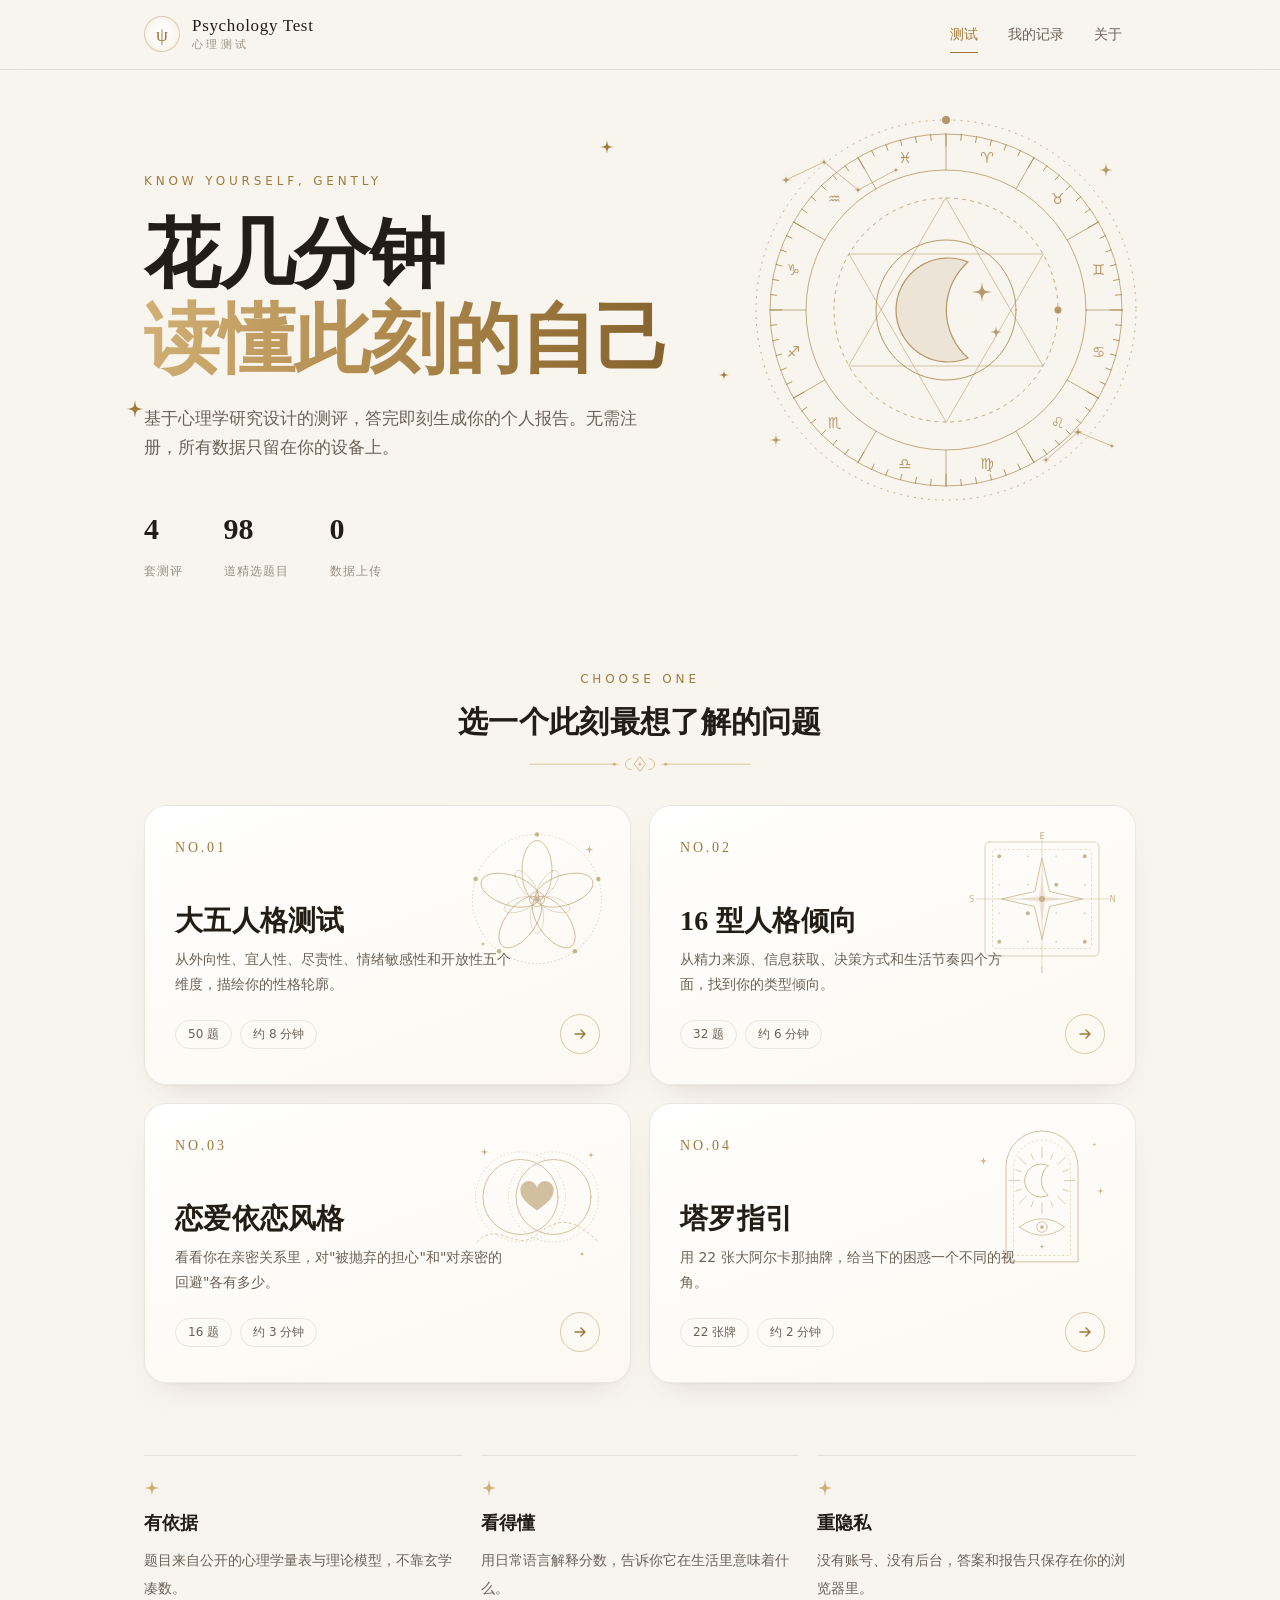
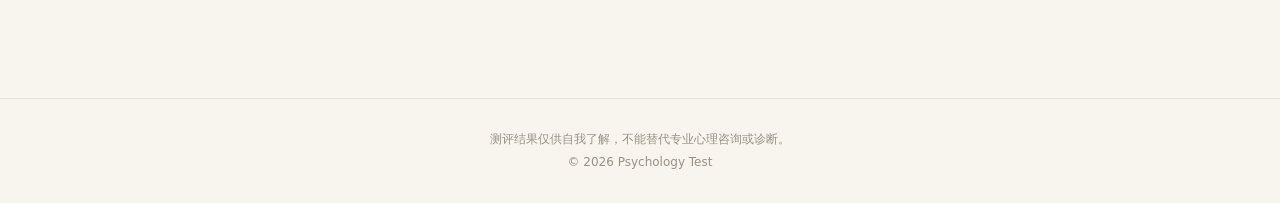
==== commit 41e23389: "Add line-art illustrations and mobile adaptation" ====
--- a/index.html
+++ b/index.html
@@ -39,6 +39,7 @@
   <script src="js/tests/tarot.js"></script>
   <script src="js/paywall.js"></script>
   <script src="js/fx.js"></script>
+  <script src="js/art.js"></script>
   <script src="js/app.js"></script>
 </body>
 </html>
--- a/css/app.css
+++ b/css/app.css
@@ -37,6 +37,7 @@
 
 /* 背景光晕与颗粒 */
 .aura { position: fixed; inset: 0; z-index: -2; overflow: hidden; pointer-events: none; }
+.aura::after { content: ""; position: absolute; inset: 0; background-image: url("data:image/svg+xml,%3Csvg xmlns='http://www.w3.org/2000/svg' width='260' height='260' fill='%23b08a4d'%3E%3Cpath d='M40 30l1.6 6.4L48 38l-6.4 1.6L40 46l-1.6-6.4L32 38l6.4-1.6z' opacity='.35'/%3E%3Cpath d='M190 120l1 4 4 1-4 1-1 4-1-4-4-1 4-1z' opacity='.3'/%3E%3Cpath d='M110 210l1.3 5.2 5.2 1.3-5.2 1.3-1.3 5.2-1.3-5.2-5.2-1.3 5.2-1.3z' opacity='.28'/%3E%3Ccircle cx='150' cy='40' r='1.2' opacity='.35'/%3E%3Ccircle cx='230' cy='200' r='1.4' opacity='.3'/%3E%3Ccircle cx='70' cy='150' r='1' opacity='.35'/%3E%3Ccircle cx='20' cy='240' r='1.2' opacity='.25'/%3E%3Ccircle cx='240' cy='60' r='.9' opacity='.3'/%3E%3C/svg%3E"); background-size: 260px 260px; }
 .aura span {
   position: absolute; border-radius: 50%; filter: blur(90px); opacity: .7;
   animation: drift 26s ease-in-out infinite alternate;
@@ -160,13 +161,31 @@
 .hero { position: relative; padding: 96px 0 72px; }
 .hero h1 { font-size: clamp(38px, 7.2vw, 76px); line-height: 1.12; margin: 18px 0 22px; letter-spacing: -.01em; }
 .hero p { max-width: 30em; color: var(--text-2); font-size: 17px; margin: 0; }
-.hero__orb {
-  position: absolute; right: 0; top: 70px; width: 300px; height: 300px; pointer-events: none;
-}
-.hero__orb circle { fill: none; stroke: var(--line-2); }
-.hero__orb .spin { transform-origin: 150px 150px; animation: spin 60s linear infinite; }
-.hero__orb .spin--rev { animation-duration: 90s; animation-direction: reverse; }
+/* 线描图案 */
+.art { display: block; width: 100%; height: auto; overflow: visible; color: var(--gold); }
+.art .spin { animation: spin 90s linear infinite; }
+.art .spin--rev { animation-duration: 140s; animation-direction: reverse; }
+.art .twinkle { transform-box: fill-box; transform-origin: center; animation: twinkle 3.2s ease-in-out infinite; }
+.art .d2 { animation-delay: -1.1s; }
+.art .d3 { animation-delay: -2.2s; }
+.art .sway { transform-origin: 100px 100px; animation: sway 12s ease-in-out infinite alternate; }
+.art .beat { animation: beat 1.8s ease-in-out infinite; }
 @keyframes spin { to { transform: rotate(360deg); } }
+@keyframes twinkle { 50% { opacity: .25; transform: scale(.6); } }
+@keyframes sway { to { transform: rotate(18deg); } }
+@keyframes beat { 15% { transform: scale(1.12); } 30% { transform: scale(1); } 45% { transform: scale(1.08); } 60% { transform: scale(1); } }
+
+.hero > :not(.hero__art):not(.hero__spark) { position: relative; z-index: 1; }
+.hero__art { position: absolute; right: -10px; top: 40px; width: 400px; pointer-events: none; }
+.hero__art .art { color: rgba(160, 122, 58, .75); }
+.hero__spark { position: absolute; width: 14px; pointer-events: none; }
+.hero__spark.s1 { left: 46%; top: 70px; }
+.hero__spark.s2 { left: 58%; top: 300px; width: 10px; }
+.hero__spark.s3 { left: -18px; top: 330px; width: 18px; }
+
+.section-head { margin: 8px 0 32px; text-align: center; }
+.section-head h2 { font-size: clamp(22px, 3.4vw, 30px); margin: 10px 0 14px; }
+.art--divider { width: 220px; margin: 0 auto; color: var(--gold-2); }
 .hero__stats { display: flex; gap: 40px; margin-top: 40px; }
 .hero__stats strong { display: block; font-family: var(--serif); font-size: 30px; color: var(--text); }
 .hero__stats span { font-size: 12px; color: var(--text-3); letter-spacing: .1em; }
@@ -186,11 +205,11 @@
 .test-tile:hover { transform: translateY(-4px); border-color: var(--line-2); }
 .test-tile:hover::before { opacity: 1; }
 .test-tile__num { font-family: var(--serif); font-size: 14px; color: var(--gold); letter-spacing: .2em; }
-.test-tile__glyph {
-  position: absolute; right: 22px; top: 14px; font-family: var(--serif); font-size: 120px; line-height: 1;
-  color: rgba(176, 138, 77, .1); transition: transform .8s var(--ease), color .5s;
-}
-.test-tile:hover .test-tile__glyph { transform: translateY(-6px) rotate(-6deg); color: rgba(176, 138, 77, .2); }
+.test-tile__art {
+  position: absolute; right: 18px; top: 18px; width: 150px; opacity: .55; pointer-events: none;
+  transition: transform .8s var(--ease), opacity .5s;
+}
+.test-tile:hover .test-tile__art { transform: translateY(-6px) rotate(-4deg) scale(1.04); opacity: .9; }
 .test-tile h2 { position: relative; margin: auto 0 8px; font-size: 28px; }
 .test-tile p { position: relative; margin: 0 0 18px; color: var(--text-2); font-size: 14px; max-width: 24em; }
 .test-tile__meta { position: relative; display: flex; flex-wrap: wrap; align-items: center; gap: 8px; }
@@ -202,10 +221,12 @@
 
 .promise { display: grid; grid-template-columns: repeat(3, 1fr); gap: 18px; margin-top: 72px; }
 .promise div { padding: 24px 0; border-top: 1px solid var(--line); }
+.promise .art { width: 16px; margin-bottom: 12px; color: var(--gold-2); }
 .promise strong { display: block; font-family: var(--serif); font-size: 18px; margin-bottom: 6px; }
 .promise span { font-size: 14px; color: var(--text-2); }
 /* 介绍页 */
-.intro { max-width: 720px; padding-top: 72px; }
+.intro { position: relative; max-width: 720px; padding-top: 72px; }
+.intro__art { position: absolute; left: calc(100% + 24px); top: 96px; width: 230px; }
 .intro h1 { font-size: clamp(34px, 6vw, 56px); margin: 14px 0 20px; }
 .intro p { color: var(--text-2); }
 .facts { display: flex; flex-wrap: wrap; gap: 0; margin: 32px 0; border-block: 1px solid var(--line); }
@@ -263,16 +284,17 @@
 
 /* 计算中 */
 .loading { display: grid; place-items: center; min-height: 60vh; text-align: center; }
-.loading__ring { width: 96px; height: 96px; margin: 0 auto 24px; }
-.loading__ring circle { fill: none; stroke-width: 2; }
-.loading__ring .bg { stroke: var(--line); }
-.loading__ring .fg { stroke: var(--gold); stroke-linecap: round; stroke-dasharray: 280; animation: load 1.6s var(--ease) forwards; transform: rotate(-90deg); transform-origin: 50% 50%; }
-@keyframes load { from { stroke-dashoffset: 280; } to { stroke-dashoffset: 0; } }
+.loading__art { width: 150px; margin: 0 auto 24px; }
+.loading__art .spin { animation-duration: 6s; }
+.loading__art .spin--rev { animation-duration: 9s; }
 .loading p { font-family: var(--serif); font-size: 18px; }
 .loading small { color: var(--text-3); }
 /* 结果报告 */
 .report { padding-top: 56px; }
 .report__hero { position: relative; text-align: center; padding: 48px 0 56px; }
+.report__hero > :not(.report__halo) { position: relative; }
+.report__halo { position: absolute; left: 50%; top: 0; width: 380px; margin-left: -190px; opacity: .22; pointer-events: none; }
+.report__divider { margin: 22px 0 0; }
 .report__code {
   font-family: var(--serif); font-size: clamp(64px, 16vw, 132px); line-height: 1; letter-spacing: .08em;
   margin: 18px 0 8px;
@@ -331,6 +353,7 @@
   background: linear-gradient(180deg, rgba(255, 255, 255, .25), rgba(255, 255, 255, .92) 55%);
 }
 .locked__veil h3 { font-size: 24px; margin-bottom: 6px; }
+.art--lock { width: 64px; margin: 0 auto 10px; }
 .locked__veil p { margin: 0 0 20px; color: var(--text-2); font-size: 14px; }
 .locked__badge { position: absolute; top: 16px; right: 18px; }
 /* 弹窗与提示 */
@@ -408,10 +431,12 @@
 }
 .tcard {
   position: absolute; left: 50%; bottom: 0; width: 96px; aspect-ratio: 2 / 3.3;
-  padding: 0; border: 0; background: none; transform-origin: 50% 160%;
+  padding: 0; border: 0; background: none; transform-origin: 50% 160%; touch-action: manipulation;
+  --fan: translate(-50%, 0) rotate(calc(var(--a) * var(--spread, 1)));
   transform: var(--fan); transition: transform .45s var(--ease), opacity .4s;
 }
-.tcard:hover, .tcard:focus-visible { transform: var(--fan) translateY(-26px); z-index: 30; }
+.tcard:focus-visible { transform: var(--fan) translateY(-26px); z-index: 30; }
+@media (hover: hover) { .tcard:hover { transform: var(--fan) translateY(-26px); z-index: 30; } }
 .tcard.is-taken { opacity: 0; pointer-events: none; transform: var(--fan) translateY(-120px) scale(.8); }
 
 .card-back, .card-face {
@@ -419,13 +444,14 @@
 }
 .card-back {
   background:
-    radial-gradient(circle at 50% 50%, transparent 22%, rgba(176, 138, 77, .55) 23%, transparent 24%),
     repeating-linear-gradient(45deg, rgba(176, 138, 77, .13) 0 1px, transparent 1px 9px),
     repeating-linear-gradient(-45deg, rgba(176, 138, 77, .13) 0 1px, transparent 1px 9px),
     linear-gradient(160deg, #fffdf8, #f3e9d6);
   border: 1px solid rgba(176, 138, 77, .55);
   box-shadow: 0 10px 22px -10px rgba(70, 50, 20, .35), inset 0 0 0 4px #fffdf8, inset 0 0 0 5px rgba(176, 138, 77, .35);
-}
+  display: grid; place-items: center; color: var(--gold);
+}
+.art--emblem { width: 62%; }
 .card-face {
   display: flex; flex-direction: column; align-items: center; justify-content: space-between;
   padding: 12% 8%; transform: rotateY(180deg);
@@ -434,6 +460,11 @@
   box-shadow: 0 16px 32px -14px rgba(70, 50, 20, .4), inset 0 0 0 5px #fffdf8, inset 0 0 0 6px rgba(176, 138, 77, .4);
   color: var(--gold);
 }
+.card-face::before, .card-face::after {
+  content: "✦"; position: absolute; font-size: 9px; line-height: 1; color: var(--gold-2);
+}
+.card-face::before { left: 9%; top: 6%; }
+.card-face::after { right: 9%; bottom: 6%; }
 .card-face__num { font-family: var(--serif); font-size: 13px; letter-spacing: .2em; }
 .card-face__glyph { font-family: "Segoe UI Symbol", "Noto Sans Symbols", var(--serif); font-size: 46px; line-height: 1; text-shadow: 0 0 18px rgba(210, 176, 117, .5); }
 .card-face__name { font-family: var(--serif); font-size: 15px; color: var(--text); letter-spacing: .2em; }
@@ -465,33 +496,109 @@
 .history-item a { flex: 1; text-decoration: none; }
 .history-item strong { font-family: var(--serif); font-size: 17px; }
 .history-item .muted { font-size: 13px; }
-.empty { padding: 80px 0; text-align: center; color: var(--text-2); }
+.empty { padding: 56px 0; text-align: center; color: var(--text-2); }
+.empty__art { width: 140px; margin: 0 auto 18px; }
 
 .prose { max-width: 680px; padding-top: 64px; }
 .prose h2 { font-size: 20px; margin-top: 36px; }
 .prose p { color: var(--text-2); }
 
+/* 平板与手机 */
+@media (max-width: 1100px) {
+  .intro__art { display: none; }
+}
+
 @media (max-width: 760px) {
-  .topbar__inner { padding: 12px 16px; }
+  .topbar__inner { padding: 10px max(16px, env(safe-area-inset-right)) 10px max(16px, env(safe-area-inset-left)); }
+  .logo { gap: 10px; }
+  .logo__mark { width: 32px; height: 32px; font-size: 17px; }
+  .logo__text { font-size: 15px; }
   .logo__text small { display: none; }
-  .topnav a { padding: 8px 10px; }
-  main { padding: 0 16px 56px; }
-  .hero { padding: 56px 0 48px; }
-  .hero__orb { width: 200px; height: 200px; top: 20px; right: -60px; opacity: .6; }
-  .hero__stats { gap: 24px; }
+  .topnav a { padding: 8px 8px; font-size: 13px; }
+  main { padding: 0 16px 48px; }
+  .footer { padding-bottom: calc(28px + env(safe-area-inset-bottom)); }
+
+  .hero { padding: 40px 0 40px; }
+  .hero h1 { font-size: clamp(34px, 10vw, 46px); margin: 14px 0 16px; }
+  .hero p { font-size: 15px; }
+  .hero__art { width: 230px; right: -70px; top: 10px; opacity: .55; }
+  .hero__spark.s1 { left: auto; right: 34%; top: 24px; }
+  .hero__spark.s2 { left: auto; right: 12px; top: 250px; }
+  .hero__spark.s3 { display: none; }
+  .hero__stats { gap: 28px; margin-top: 28px; }
+  .hero__stats strong { font-size: 26px; }
+
+  .section-head { margin-bottom: 22px; }
   .tests, .promise, .spreads, .report__grid { grid-template-columns: 1fr; }
-  .test-tile { min-height: 220px; padding: 24px; }
-  .quiz { padding-top: 28px; }
-  .opt { padding: 14px 16px; }
-  .opt:hover { transform: none; }
-  .slots { gap: 10px; }
-  .slot { width: 92px; }
-  .deck { height: 230px; }
-  .tcard { width: 64px; }
-  .reading .panel { grid-template-columns: 56px 1fr; gap: 14px; padding: 20px; }
+  .tests { gap: 14px; }
+  .test-tile { min-height: 0; padding: 22px; border-radius: 18px; }
+  .test-tile__art { width: 96px; right: 12px; top: 12px; }
+  .test-tile h2 { margin-top: 44px; font-size: 24px; }
+  .test-tile p { max-width: none; }
+  .promise { margin-top: 48px; gap: 0; }
+  .promise div { padding: 18px 0; }
+
+  .intro { padding-top: 40px; }
+  .facts { flex-wrap: nowrap; }
+  .facts div { min-width: 0; }
+  .facts div + div { padding-left: 16px; }
+  .facts strong { font-size: 24px; }
+  .actions { gap: 10px; }
+  .actions .btn { flex: 1 1 auto; }
+
+  .quiz { padding-top: 24px; }
+  .quiz__count { font-size: 36px; }
+  .progress { margin: 14px 0 28px; }
+  .quiz__stage { min-height: 0; }
+  .quiz__q { font-size: 21px; min-height: 3em; margin-bottom: 22px; }
+  .opt { padding: 13px 14px; gap: 12px; }
+
+  .report { padding-top: 24px; }
+  .report__hero { padding: 28px 0 36px; }
+  .report__halo { width: 240px; margin-left: -120px; opacity: .13; }
+  .report__code { font-size: clamp(56px, 19vw, 84px); }
+  .panel { padding: 20px; border-radius: 16px; }
+  .panel h3 { font-size: 18px; }
+  .locked__content { padding: 16px; }
+  .locked__veil h3 { font-size: 21px; }
+
+  .table { padding-top: 24px; }
+  .slots { gap: 10px; margin-top: 20px; }
+  .slot { width: 30%; max-width: 104px; }
+  .deck { height: 210px; --spread: .78; }
+  .tcard { width: 62px; transform-origin: 50% 250%; }
+  .reading .panel { grid-template-columns: 56px 1fr; gap: 14px; }
   .reading .mini { width: 56px; }
-  .panel { padding: 22px; }
-}
+
+  .history { padding-top: 36px; }
+  .history-item { padding: 16px; align-items: flex-start; }
+  .prose { padding-top: 36px; }
+
+  .modal { place-items: end center; padding: 0; }
+  .modal__box {
+    max-width: none; max-height: 90vh; border-radius: 22px 22px 0 0; border-bottom: 0;
+    padding: 28px 20px calc(22px + env(safe-area-inset-bottom));
+    animation: sheet .45s var(--ease) both;
+  }
+  .modal.is-closing .modal__box { animation: sheet .25s ease reverse forwards; }
+  .field input { font-size: 16px; }
+  .toast { bottom: calc(24px + env(safe-area-inset-bottom)); max-width: calc(100% - 32px); }
+}
+@keyframes sheet { from { transform: translateY(100%); } }
+
+@media (max-width: 340px) {
+  .logo__text { display: none; }
+  .hero__stats { gap: 20px; }
+  .opt__dots { display: none; }
+}
+
+/* 触屏设备不保留悬停位移 */
+@media (hover: none) {
+  .test-tile:hover, .spread-btn:hover, .opt:hover, .btn:hover { transform: none; }
+  .test-tile:hover .test-tile__art, .test-tile:hover .test-tile__go { transform: none; }
+  .quiz__hint { display: none; }
+}
+button, a { touch-action: manipulation; }
 
 @media (prefers-reduced-motion: reduce) {
   *, *::before, *::after { animation-duration: .01ms !important; animation-iteration-count: 1 !important; transition-duration: .01ms !important; }
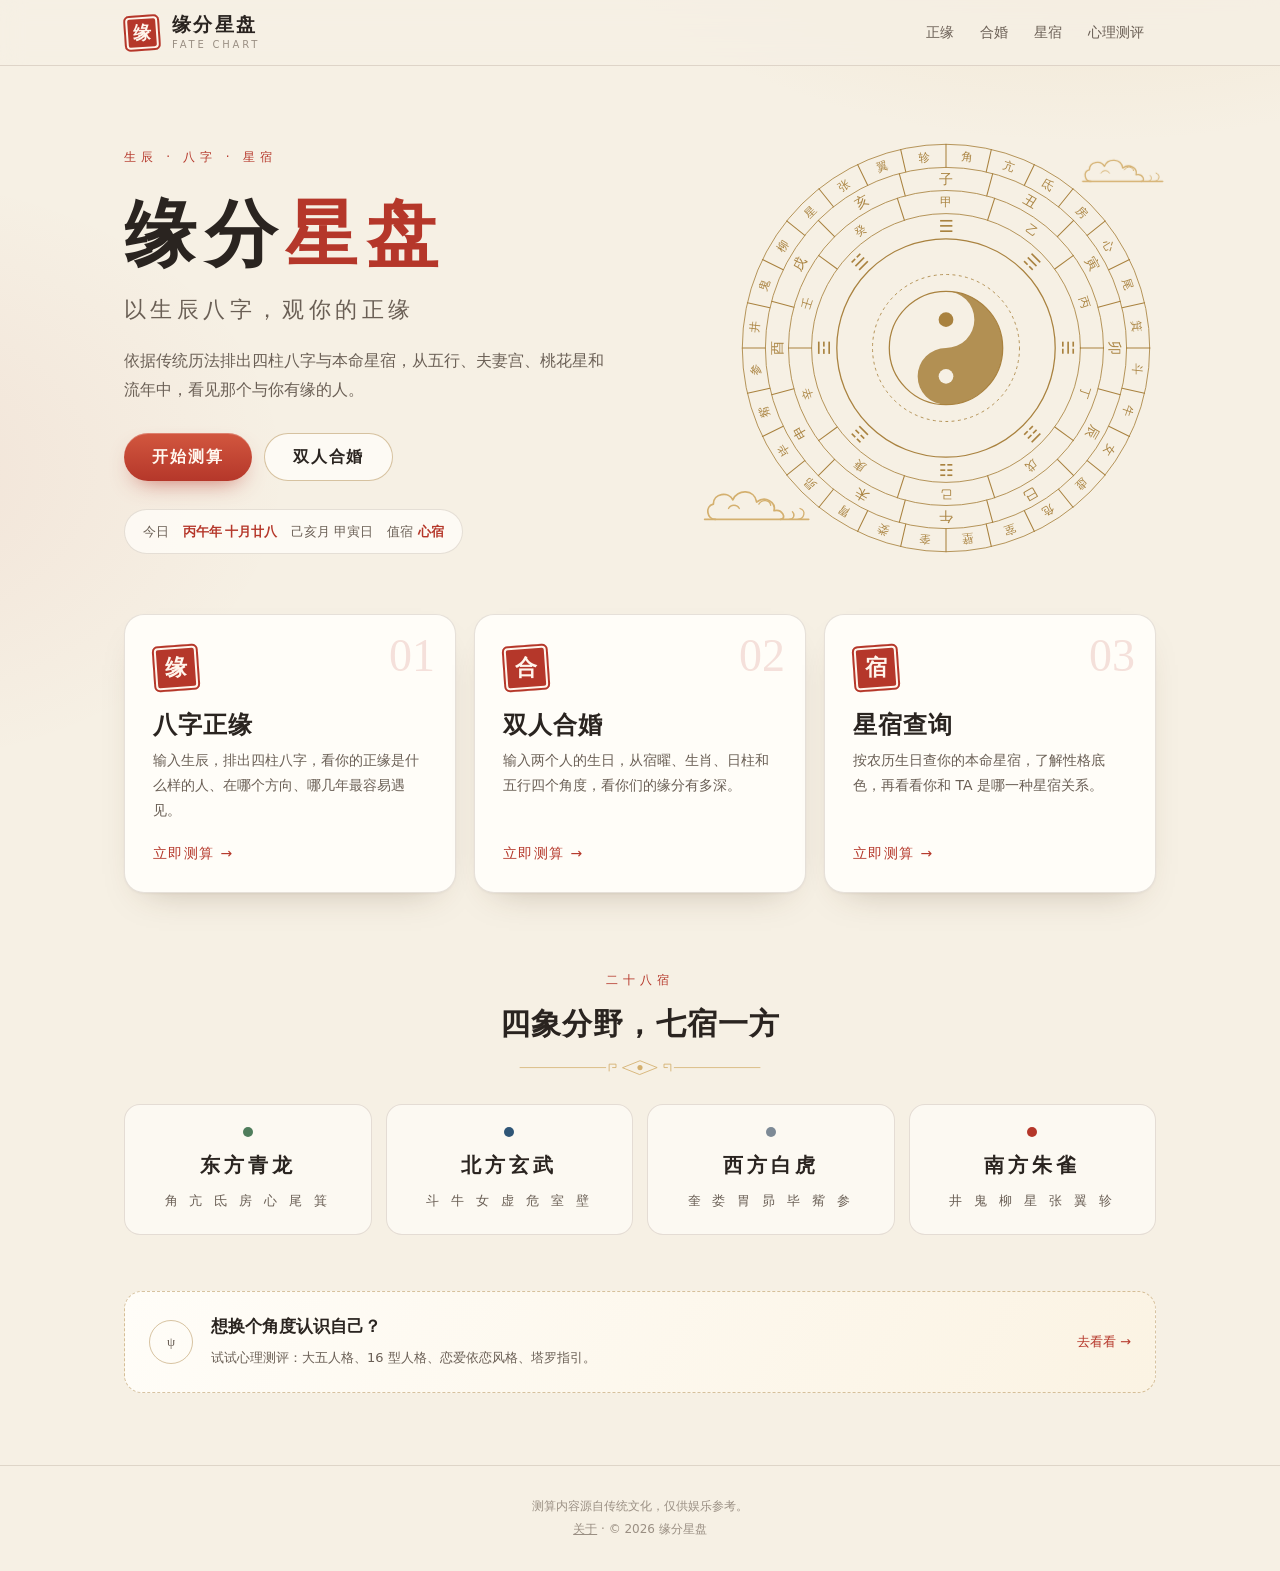
==== commit 01a2da54: "Add Fate Chart bazi site at root; move psychology tests to psych/" ====
--- a/index.html
+++ b/index.html
@@ -3,25 +3,24 @@
 <head>
   <meta charset="UTF-8">
   <meta name="viewport" content="width=device-width, initial-scale=1.0, viewport-fit=cover">
-  <meta name="theme-color" content="#f8f5ef">
-  <title>Psychology Test · 心理测试</title>
-  <meta name="description" content="几分钟读懂自己：大五人格、16 型人格倾向、恋爱依恋风格与塔罗指引。无需注册，结果只保存在你的浏览器里。">
-  <link rel="icon" href="data:image/svg+xml,%3Csvg xmlns='http://www.w3.org/2000/svg' viewBox='0 0 64 64'%3E%3Crect width='64' height='64' rx='32' fill='%23fffdf8'/%3E%3Ccircle cx='32' cy='32' r='27' fill='none' stroke='%23b08a4d' stroke-width='2'/%3E%3Ctext x='32' y='43' font-size='30' text-anchor='middle' fill='%23a07a3a' font-family='serif'%3E%CF%88%3C/text%3E%3C/svg%3E">
-  <link rel="stylesheet" href="css/app.css">
+  <meta name="theme-color" content="#f6f0e4">
+  <title>缘分星盘 · 八字正缘测算</title>
+  <meta name="description" content="输入生辰八字，看你的正缘画像、姻缘流年、本命星宿，以及两个人的合婚指数。免费、无需注册。">
+  <link rel="icon" href="data:image/svg+xml,%3Csvg xmlns='http://www.w3.org/2000/svg' viewBox='0 0 64 64'%3E%3Crect x='4' y='4' width='56' height='56' rx='10' fill='%23b5372a'/%3E%3Crect x='9' y='9' width='46' height='46' rx='6' fill='none' stroke='%23fff5ec' stroke-width='2'/%3E%3Ctext x='32' y='44' font-size='30' text-anchor='middle' fill='%23fff5ec' font-family='serif'%3E%E7%BC%98%3C/text%3E%3C/svg%3E">
+  <link rel="stylesheet" href="css/style.css">
 </head>
 <body>
-  <div class="aura" aria-hidden="true"><span></span><span></span><span></span></div>
-
   <header class="topbar">
     <div class="topbar__inner">
       <a class="logo" href="#/">
-        <span class="logo__mark" aria-hidden="true">ψ</span>
-        <span class="logo__text">Psychology Test<small>心理测试</small></span>
+        <span class="seal" aria-hidden="true"><span>缘</span></span>
+        <span class="logo__text">缘分星盘<small>FATE CHART</small></span>
       </a>
       <nav class="topnav" aria-label="主导航">
-        <a href="#/" data-nav="home">测试</a>
-        <a href="#/history" data-nav="history">我的记录</a>
-        <a href="#/about" data-nav="about">关于</a>
+        <a href="#/bazi" data-nav="bazi">正缘</a>
+        <a href="#/hehun" data-nav="hehun">合婚</a>
+        <a href="#/xiu" data-nav="xiu">星宿</a>
+        <a href="psych/">心理测评</a>
       </nav>
     </div>
   </header>
@@ -29,17 +28,14 @@
   <main id="app" tabindex="-1"></main>
 
   <footer class="footer">
-    <p>测评结果仅供自我了解，不能替代专业心理咨询或诊断。</p>
-    <p>© 2026 Psychology Test</p>
+    <p>测算内容源自传统文化，仅供娱乐参考。</p>
+    <p><a href="#/about">关于</a> · © 2026 缘分星盘</p>
   </footer>
 
-  <script src="js/tests/bigfive.js"></script>
-  <script src="js/tests/types16.js"></script>
-  <script src="js/tests/attachment.js"></script>
-  <script src="js/tests/tarot.js"></script>
-  <script src="js/paywall.js"></script>
-  <script src="js/fx.js"></script>
+  <script src="js/calendar.js"></script>
+  <script src="js/xiu.js"></script>
+  <script src="js/fate.js"></script>
   <script src="js/art.js"></script>
-  <script src="js/app.js"></script>
+  <script src="js/main.js"></script>
 </body>
 </html>
--- a/css/style.css
+++ b/css/style.css
@@ -0,0 +1,368 @@
+:root {
+  --paper: #f6f0e4;
+  --paper-2: #fbf7ef;
+  --card: #fffdf8;
+  --ink: #2a2420;
+  --ink-2: #6a5f55;
+  --ink-3: #9a8f83;
+  --line: rgba(80, 55, 30, .14);
+  --line-2: rgba(176, 138, 77, .5);
+  --red: #b5372a;
+  --red-2: #d2573f;
+  --red-soft: #f6e2da;
+  --gold: #a9823f;
+  --gold-2: #d4b06f;
+  --wx-0: #4f7d5c;
+  --wx-1: #b5372a;
+  --wx-2: #a87b3d;
+  --wx-3: #7d8a96;
+  --wx-4: #2f5677;
+  --radius: 16px;
+  --ease: cubic-bezier(.22, .8, .24, 1);
+  --shadow: 0 1px 2px rgba(80, 55, 30, .05), 0 16px 36px -22px rgba(80, 55, 30, .35);
+  --serif: "Noto Serif SC", "Source Han Serif SC", "Songti SC", "STSong", "SimSun", serif;
+  --sans: "PingFang SC", "HarmonyOS Sans SC", "Microsoft YaHei", "Noto Sans SC", system-ui, sans-serif;
+}
+
+* { box-sizing: border-box; -webkit-tap-highlight-color: transparent; }
+[hidden] { display: none !important; }
+html { background: var(--paper); }
+body {
+  margin: 0; min-height: 100vh; display: flex; flex-direction: column;
+  color: var(--ink); font-family: var(--sans); line-height: 1.8; overflow-x: hidden;
+  background:
+    radial-gradient(900px 500px at 85% -10%, rgba(212, 176, 111, .22), transparent 60%),
+    radial-gradient(700px 500px at -10% 30%, rgba(181, 55, 42, .07), transparent 60%),
+    var(--paper);
+}
+/* 宣纸纤维纹理 */
+body::before {
+  content: ""; position: fixed; inset: 0; z-index: -1; pointer-events: none; opacity: .5; mix-blend-mode: multiply;
+  background-image: url("data:image/svg+xml,%3Csvg xmlns='http://www.w3.org/2000/svg' width='220' height='220'%3E%3Cfilter id='n'%3E%3CfeTurbulence type='fractalNoise' baseFrequency='.75' numOctaves='3' stitchTiles='stitch'/%3E%3CfeColorMatrix values='0 0 0 0 .45 0 0 0 0 .35 0 0 0 0 .2 0 0 0 .09 0'/%3E%3C/filter%3E%3Crect width='100%25' height='100%25' filter='url(%23n)'/%3E%3C/svg%3E");
+}
+
+a { color: inherit; }
+h1, h2, h3 { font-family: var(--serif); font-weight: 700; line-height: 1.35; margin: 0 0 .5em; letter-spacing: .04em; }
+button, input, select { font: inherit; color: inherit; }
+button, a { touch-action: manipulation; }
+button { cursor: pointer; }
+:focus-visible { outline: 2px solid var(--red); outline-offset: 3px; border-radius: 6px; }
+::selection { background: rgba(181, 55, 42, .18); }
+
+/* 图案 */
+.art { display: block; width: 100%; height: auto; overflow: visible; color: var(--gold); }
+.art .spin { animation: spin 120s linear infinite; }
+.art .spin--rev { animation-duration: 180s; animation-direction: reverse; }
+.art .paper-fill { fill: var(--paper); }
+.art .pulse { transform-box: fill-box; transform-origin: center; animation: pulse 1.8s ease-in-out infinite; fill: var(--red); }
+@keyframes spin { to { transform: rotate(360deg); } }
+@keyframes pulse { 50% { transform: scale(1.5); opacity: .6; } }
+.art--divider { width: 240px; margin: 0 auto; color: var(--gold-2); }
+.art--cloud { width: 120px; color: var(--gold-2); }
+
+.seal {
+  display: inline-grid; place-items: center; width: 46px; height: 46px; flex: none;
+  background: var(--red); color: #fff5ec; border-radius: 6px;
+  font-family: var(--serif); font-size: 22px; font-weight: 700; line-height: 1;
+  box-shadow: inset 0 0 0 2px var(--red), inset 0 0 0 4px #fff5ec;
+  transform: rotate(-4deg);
+}
+.seal span { transform: rotate(4deg); }
+
+/* 顶栏 */
+.topbar {
+  position: sticky; top: 0; z-index: 20; border-bottom: 1px solid var(--line);
+  background: rgba(246, 240, 228, .82); backdrop-filter: blur(12px); -webkit-backdrop-filter: blur(12px);
+}
+.topbar__inner {
+  display: flex; align-items: center; justify-content: space-between; gap: 12px;
+  max-width: 1080px; margin: 0 auto; padding: 12px 24px;
+}
+.logo { display: flex; align-items: center; gap: 12px; text-decoration: none; }
+.logo .seal { width: 36px; height: 36px; font-size: 18px; }
+.logo__text { font-family: var(--serif); font-size: 19px; font-weight: 700; letter-spacing: .12em; line-height: 1.1; }
+.logo__text small { display: block; margin-top: 3px; font-family: var(--sans); font-size: 10px; font-weight: 400; letter-spacing: .28em; color: var(--ink-3); }
+.topnav { display: flex; gap: 2px; }
+.topnav a { position: relative; padding: 8px 12px; font-size: 14px; color: var(--ink-2); text-decoration: none; }
+.topnav a:hover { color: var(--ink); }
+.topnav a.is-active { color: var(--red); }
+.topnav a.is-active::after {
+  content: ""; position: absolute; left: 50%; bottom: 0; width: 5px; height: 5px; margin-left: -2.5px;
+  border-radius: 50%; background: var(--red);
+}
+
+main { flex: 1; width: 100%; max-width: 1080px; margin: 0 auto; padding: 0 24px 72px; }
+main:focus, main:focus-visible { outline: none; }
+.footer { border-top: 1px solid var(--line); padding: 28px 24px calc(28px + env(safe-area-inset-bottom)); text-align: center; font-size: 12px; color: var(--ink-3); }
+.footer p { margin: 2px 0; }
+/* 通用组件 */
+.btn {
+  position: relative; display: inline-flex; align-items: center; justify-content: center; gap: 8px;
+  min-height: 48px; padding: 0 28px; border: 0; border-radius: 999px;
+  background: linear-gradient(180deg, var(--red-2), var(--red)); color: #fff8f0;
+  font-weight: 600; letter-spacing: .12em; text-decoration: none;
+  box-shadow: 0 10px 24px -12px rgba(181, 55, 42, .8), inset 0 1px 0 rgba(255, 255, 255, .25);
+  transition: transform .25s var(--ease), box-shadow .25s;
+}
+.btn:active { transform: scale(.98); }
+.btn--ghost { background: rgba(255, 253, 248, .8); color: var(--ink); box-shadow: none; border: 1px solid var(--line-2); }
+.btn--small { min-height: 38px; padding: 0 16px; font-size: 13px; font-weight: 400; letter-spacing: .06em; }
+@media (hover: hover) { .btn:hover { transform: translateY(-2px); } }
+.actions { display: flex; flex-wrap: wrap; gap: 12px; margin-top: 28px; }
+.eyebrow { font-size: 12px; letter-spacing: .4em; color: var(--red); }
+.muted { color: var(--ink-2); }
+.chip { display: inline-flex; align-items: center; padding: 2px 12px; border-radius: 999px; border: 1px solid var(--line-2); font-size: 12px; color: var(--gold); }
+.panel {
+  position: relative; padding: 28px; border-radius: var(--radius);
+  background: var(--card); border: 1px solid var(--line); box-shadow: var(--shadow);
+}
+/* 卡片四角回纹 */
+.panel--frame::before, .panel--frame::after {
+  content: ""; position: absolute; width: 22px; height: 22px; border: 1.5px solid var(--gold-2); pointer-events: none;
+}
+.panel--frame::before { left: 10px; top: 10px; border-right: 0; border-bottom: 0; }
+.panel--frame::after { right: 10px; bottom: 10px; border-left: 0; border-top: 0; }
+.panel h3 { font-size: 20px; display: flex; align-items: center; gap: 10px; }
+.panel h3::before { content: ""; width: 4px; height: 18px; border-radius: 2px; background: var(--red); }
+.panel p { margin: 0; color: var(--ink-2); }
+.notice { margin-top: 28px; font-size: 12px; color: var(--ink-3); text-align: center; }
+.page-in > * { animation: rise .7s var(--ease) both; }
+.page-in > *:nth-child(2) { animation-delay: .06s; }
+.page-in > *:nth-child(3) { animation-delay: .12s; }
+.page-in > *:nth-child(4) { animation-delay: .18s; }
+.page-in > *:nth-child(n+5) { animation-delay: .24s; }
+@keyframes rise { from { opacity: 0; transform: translateY(16px); } }
+
+/* 首页 */
+.hero { position: relative; display: grid; grid-template-columns: 1.1fr 1fr; align-items: center; gap: 32px; padding: 72px 0 56px; }
+.hero h1 { font-size: clamp(40px, 7vw, 72px); letter-spacing: .12em; margin: 16px 0 6px; }
+.hero h1 em { font-style: normal; color: var(--red); }
+.hero__sub { font-family: var(--serif); font-size: clamp(18px, 2.4vw, 22px); color: var(--ink-2); letter-spacing: .2em; margin: 0 0 18px; }
+.hero p.muted { max-width: 30em; margin: 0; }
+.hero__art { position: relative; max-width: 420px; justify-self: end; width: 100%; }
+.hero__art .art--compass { color: var(--gold); }
+.hero__art .art--cloud { position: absolute; width: 130px; }
+.hero__art .c1 { left: -40px; bottom: 30px; animation: float 7s ease-in-out infinite; }
+.hero__art .c2 { right: -20px; top: 10px; width: 100px; animation: float 9s ease-in-out -3s infinite; }
+@keyframes float { 50% { transform: translateX(14px); } }
+.today {
+  display: inline-flex; flex-wrap: wrap; align-items: center; gap: 8px 14px; margin-top: 28px;
+  padding: 10px 18px; border-radius: 999px; background: rgba(255, 253, 248, .8); border: 1px solid var(--line);
+  font-size: 13px; color: var(--ink-2);
+}
+.today strong { color: var(--red); font-family: var(--serif); }
+
+.features { display: grid; grid-template-columns: repeat(3, 1fr); gap: 18px; }
+.feature {
+  position: relative; display: flex; flex-direction: column; padding: 30px 28px 26px; border-radius: 20px; overflow: hidden;
+  background: var(--card); border: 1px solid var(--line); box-shadow: var(--shadow); text-decoration: none;
+  transition: transform .5s var(--ease), border-color .3s;
+}
+.feature__no { font-family: var(--serif); font-size: 46px; line-height: 1; color: var(--red); opacity: .14; position: absolute; right: 20px; top: 18px; }
+.feature .seal { margin-bottom: 18px; }
+.feature h2 { font-size: 24px; margin-bottom: 6px; }
+.feature p { margin: 0 0 18px; color: var(--ink-2); font-size: 14px; }
+.feature__go { margin-top: auto; color: var(--red); font-size: 14px; letter-spacing: .1em; }
+@media (hover: hover) { .feature:hover { transform: translateY(-4px); border-color: var(--line-2); } }
+
+.section-head { text-align: center; margin: 72px 0 28px; }
+.section-head h2 { font-size: clamp(22px, 3.4vw, 30px); margin: 10px 0 14px; }
+
+.xiang { display: grid; grid-template-columns: repeat(4, 1fr); gap: 14px; }
+.xiang div { padding: 22px; border-radius: 16px; background: rgba(255, 253, 248, .7); border: 1px solid var(--line); text-align: center; }
+.xiang strong { display: block; font-family: var(--serif); font-size: 20px; letter-spacing: .2em; }
+.xiang span { display: block; margin-top: 6px; font-size: 13px; color: var(--ink-2); letter-spacing: .3em; }
+.xiang i { display: block; margin: 0 auto 10px; width: 10px; height: 10px; border-radius: 50%; }
+
+.psych-entry {
+  display: flex; align-items: center; gap: 18px; margin-top: 56px; padding: 20px 24px; border-radius: 18px;
+  background: linear-gradient(120deg, #fffdf8, #fbf3e3); border: 1px dashed var(--line-2); text-decoration: none;
+}
+.psych-entry__mark { display: grid; place-items: center; width: 44px; height: 44px; flex: none; border-radius: 50%; border: 1px solid var(--line-2); color: var(--gold); font-family: var(--serif); font-size: 20px; }
+.psych-entry strong { display: block; font-family: var(--serif); font-size: 17px; }
+.psych-entry span { font-size: 13px; color: var(--ink-2); }
+.psych-entry em { margin-left: auto; flex: none; font-style: normal; font-size: 13px; color: var(--red); }
+/* 表单 */
+.form-page { max-width: 640px; margin: 0 auto; padding-top: 56px; }
+.form-page > h1 { font-size: clamp(30px, 5vw, 44px); margin: 12px 0 10px; }
+.form-page > p { color: var(--ink-2); margin: 0 0 28px; }
+.person { margin: 18px 0 0; min-width: 0; }
+.person > legend { float: left; width: 100%; padding: 0; }
+.person > legend + * { clear: both; }
+.person + .person { margin-top: 18px; }
+.person__title { display: flex; align-items: center; gap: 10px; margin: 0 0 18px; font-family: var(--serif); font-size: 18px; }
+.field { display: grid; gap: 8px; margin-bottom: 18px; }
+.field > span { font-size: 13px; color: var(--ink-2); letter-spacing: .1em; }
+.field input, .field select {
+  width: 100%; min-height: 50px; padding: 0 16px; border-radius: 12px;
+  background: var(--paper-2); border: 1px solid var(--line); font-size: 16px;
+  -webkit-appearance: none; appearance: none;
+}
+.field select { background-image: linear-gradient(45deg, transparent 50%, var(--ink-3) 50%), linear-gradient(135deg, var(--ink-3) 50%, transparent 50%); background-position: calc(100% - 22px) 22px, calc(100% - 16px) 22px; background-size: 6px 6px; background-repeat: no-repeat; }
+.field input:focus, .field select:focus { outline: none; border-color: var(--red); background-color: #fff; }
+.row { display: grid; grid-template-columns: 1fr 1fr; gap: 14px; }
+.seg { display: grid; grid-template-columns: 1fr 1fr; gap: 8px; }
+.seg label { position: relative; }
+.seg input { position: absolute; opacity: 0; inset: 0; }
+.seg span {
+  display: grid; place-items: center; min-height: 50px; border-radius: 12px; border: 1px solid var(--line);
+  background: var(--paper-2); font-size: 15px; transition: all .2s;
+}
+.seg input:checked + span { background: var(--red-soft); border-color: var(--red); color: var(--red); font-weight: 600; }
+.seg input:focus-visible + span { outline: 2px solid var(--red); outline-offset: 2px; }
+.form-error { min-height: 1.6em; margin: 0; font-size: 13px; color: var(--red); }
+.form-page .btn[type="submit"] { width: 100%; margin-top: 8px; }
+
+/* 报告 */
+.report { padding-top: 48px; }
+.report__head { position: relative; text-align: center; padding: 24px 0 36px; }
+.report__head h1 { font-size: clamp(30px, 5.4vw, 46px); margin: 12px 0 8px; }
+.report__head .meta { display: flex; flex-wrap: wrap; justify-content: center; gap: 8px; margin-top: 14px; }
+.report__head .art--divider { margin-top: 24px; }
+.grid { display: grid; grid-template-columns: 1fr 1fr; gap: 18px; }
+.grid > .wide { grid-column: 1 / -1; }
+
+.pillars { display: grid; grid-template-columns: repeat(var(--n, 4), 1fr); gap: 10px; text-align: center; }
+.pillar { padding: 16px 6px 14px; border-radius: 14px; background: var(--paper-2); border: 1px solid var(--line); }
+.pillar.is-day { background: var(--red-soft); border-color: rgba(181, 55, 42, .35); }
+.pillar small { display: block; font-size: 12px; color: var(--ink-3); letter-spacing: .2em; }
+.pillar .ss { display: block; margin: 6px 0 8px; font-size: 12px; color: var(--gold); }
+.pillar b { display: block; font-family: var(--serif); font-size: clamp(26px, 4.4vw, 34px); line-height: 1.3; }
+.pillar b + b { margin-top: 2px; }
+.wx-0 { color: var(--wx-0); } .wx-1 { color: var(--wx-1); } .wx-2 { color: var(--wx-2); } .wx-3 { color: var(--wx-3); } .wx-4 { color: var(--wx-4); }
+
+.wx-bars { display: grid; gap: 14px; }
+.wx-bar { display: grid; grid-template-columns: 2em 1fr 2em; align-items: center; gap: 12px; font-size: 14px; }
+.wx-bar b { font-family: var(--serif); font-size: 18px; }
+.wx-bar .track { height: 8px; border-radius: 8px; background: var(--paper-2); overflow: hidden; }
+.wx-bar .fill { height: 100%; border-radius: 8px; width: 0; transition: width 1.2s var(--ease); }
+.wx-bar em { font-style: normal; text-align: right; color: var(--ink-3); }
+
+.kv { display: grid; grid-template-columns: auto 1fr; gap: 10px 18px; margin: 0; }
+.kv dt { color: var(--ink-3); font-size: 13px; letter-spacing: .1em; padding-top: 2px; }
+.kv dd { margin: 0; color: var(--ink); }
+
+.portrait { display: grid; grid-template-columns: 120px 1fr; gap: 24px; align-items: center; }
+.portrait__badge {
+  display: grid; place-items: center; aspect-ratio: 1; border-radius: 50%;
+  border: 1px solid var(--line-2); background: radial-gradient(circle, #fff, var(--paper-2));
+  font-family: var(--serif); font-size: 52px; box-shadow: inset 0 0 0 8px var(--card), inset 0 0 0 9px var(--line-2);
+}
+.tags { display: flex; flex-wrap: wrap; gap: 8px; }
+.tag { padding: 4px 14px; border-radius: 999px; background: var(--paper-2); border: 1px solid var(--line); font-size: 14px; }
+.tag--good { background: #edf3ee; border-color: rgba(79, 125, 92, .3); color: var(--wx-0); }
+.tag--bad { background: var(--red-soft); border-color: rgba(181, 55, 42, .25); color: var(--red); }
+
+.years { display: grid; grid-template-columns: repeat(5, 1fr); gap: 10px; }
+.year { position: relative; padding: 14px 10px; border-radius: 14px; background: var(--paper-2); border: 1px solid var(--line); text-align: center; }
+.year strong { display: block; font-family: var(--serif); font-size: 20px; }
+.year span { display: block; font-size: 12px; color: var(--ink-3); }
+.year .stars { margin-top: 6px; color: var(--red); letter-spacing: .1em; font-size: 12px; min-height: 1.6em; }
+.year.is-best { background: var(--red-soft); border-color: rgba(181, 55, 42, .4); }
+.year.is-best::after { content: "吉"; position: absolute; right: -6px; top: -8px; display: grid; place-items: center; width: 24px; height: 24px; border-radius: 6px; background: var(--red); color: #fff; font-family: var(--serif); font-size: 13px; transform: rotate(8deg); }
+.best-list { margin: 16px 0 0; padding: 0; list-style: none; display: grid; gap: 8px; }
+.best-list li { color: var(--ink-2); font-size: 14px; }
+.best-list b { color: var(--red); font-family: var(--serif); margin-right: 8px; }
+/* 合婚 */
+.score { position: relative; width: 220px; margin: 8px auto 0; }
+.score svg { display: block; width: 100%; transform: rotate(-90deg); }
+.score circle { fill: none; stroke-width: 10; }
+.score .bg { stroke: var(--paper-2); }
+.score .fg { stroke: url(#scoreGrad); stroke-linecap: round; transition: stroke-dashoffset 1.6s var(--ease); }
+.score__num { position: absolute; inset: 0; display: grid; place-items: center; align-content: center; text-align: center; }
+.score__num b { font-family: var(--serif); font-size: 64px; line-height: 1; color: var(--red); }
+.score__num span { font-size: 13px; color: var(--ink-3); letter-spacing: .2em; }
+.grade { margin-top: 18px; font-family: var(--serif); font-size: 24px; letter-spacing: .2em; }
+.couple { display: grid; grid-template-columns: 1fr auto 1fr; gap: 16px; align-items: center; }
+.couple .panel { text-align: center; padding: 22px 16px; }
+.couple .panel h3 { justify-content: center; }
+.couple .panel h3::before { display: none; }
+.couple .knot { width: 56px; color: var(--red); }
+.mini-pillars { display: flex; justify-content: center; gap: 6px; font-family: var(--serif); font-size: 20px; margin: 6px 0; }
+.items { list-style: none; margin: 0; padding: 0; display: grid; gap: 12px; }
+.items li { display: grid; grid-template-columns: auto 1fr; gap: 14px; align-items: start; padding: 14px 16px; border-radius: 12px; background: var(--paper-2); }
+.items .delta { min-width: 48px; padding: 2px 8px; border-radius: 8px; font-family: var(--serif); font-weight: 700; text-align: center; }
+.items .delta.up { background: #edf3ee; color: var(--wx-0); }
+.items .delta.down { background: var(--red-soft); color: var(--red); }
+.items .delta.zero { background: #efe9dd; color: var(--ink-3); }
+.items strong { display: block; font-size: 15px; }
+.items p { margin: 2px 0 0; font-size: 14px; color: var(--ink-2); }
+
+/* 星宿 */
+.xiu-result { display: grid; grid-template-columns: 300px 1fr; gap: 28px; align-items: center; }
+.xiu-result .art--ring { color: var(--gold); }
+.xiu-name { font-family: var(--serif); font-size: 52px; line-height: 1.1; color: var(--red); letter-spacing: .1em; }
+.xiu-full { margin: 6px 0 14px; color: var(--gold); letter-spacing: .3em; }
+.xiu-table { display: grid; gap: 18px; }
+.xiu-group h3 { font-size: 18px; }
+.xiu-cells { display: grid; grid-template-columns: repeat(7, 1fr); gap: 8px; }
+.xiu-cell {
+  padding: 12px 4px; border-radius: 12px; border: 1px solid var(--line); background: var(--paper-2); text-align: center;
+  transition: border-color .2s, background .2s;
+}
+.xiu-cell b { display: block; font-family: var(--serif); font-size: 20px; }
+.xiu-cell span { display: block; font-size: 11px; color: var(--ink-3); }
+.xiu-cell.is-on, .xiu-cell[aria-expanded="true"] { border-color: var(--red); background: var(--red-soft); }
+.xiu-detail { margin-top: 10px; padding: 14px 16px; border-radius: 12px; background: var(--paper-2); font-size: 14px; color: var(--ink-2); }
+
+.prose { max-width: 680px; margin: 0 auto; padding-top: 56px; }
+.prose h2 { font-size: 20px; margin-top: 32px; }
+.prose p { color: var(--ink-2); }
+
+.toast {
+  position: fixed; left: 50%; bottom: calc(28px + env(safe-area-inset-bottom)); z-index: 60; padding: 12px 22px; border-radius: 999px;
+  background: var(--ink); color: var(--paper); font-size: 14px; transform: translateX(-50%); animation: toast 2.4s var(--ease) forwards;
+}
+@keyframes toast { 0% { opacity: 0; transform: translate(-50%, 16px); } 12%, 85% { opacity: 1; transform: translate(-50%, 0); } 100% { opacity: 0; } }
+
+@media (max-width: 860px) {
+  .hero { grid-template-columns: 1fr; padding: 36px 0 32px; gap: 8px; }
+  .hero__art { order: -1; justify-self: center; max-width: 280px; }
+  .hero__text { text-align: center; }
+  .hero p.muted { margin: 0 auto; }
+  .features, .grid, .xiu-result { grid-template-columns: 1fr; }
+  .xiang { grid-template-columns: repeat(2, 1fr); }
+  .xiu-result { text-align: center; }
+  .xiu-result .art--ring { max-width: 240px; margin: 0 auto; }
+}
+
+@media (max-width: 640px) {
+  .topbar__inner { padding: 10px max(14px, env(safe-area-inset-right)) 10px max(14px, env(safe-area-inset-left)); }
+  .logo { gap: 8px; }
+  .logo__text { font-size: 16px; letter-spacing: .08em; }
+  .logo__text small { display: none; }
+  .topnav a { padding: 8px 7px; font-size: 13px; }
+  main { padding: 0 16px 48px; }
+  .hero h1 { letter-spacing: .08em; }
+  .today { border-radius: 14px; justify-content: center; }
+  .feature { padding: 24px 22px 20px; }
+  .section-head { margin: 48px 0 20px; }
+  .xiang div { padding: 16px 10px; }
+  .psych-entry { flex-wrap: wrap; padding: 18px; }
+  .psych-entry em { margin-left: 62px; }
+  .form-page { padding-top: 32px; }
+  .row { grid-template-columns: 1fr; gap: 0; }
+  .panel { padding: 20px 18px; }
+  .report { padding-top: 24px; }
+  .report__head { padding: 16px 0 24px; }
+  .pillars { gap: 6px; }
+  .pillar { padding: 12px 2px 10px; }
+  .portrait { grid-template-columns: 1fr; text-align: center; }
+  .portrait__badge { width: 100px; margin: 0 auto; font-size: 42px; }
+  .kv { grid-template-columns: 4.5em 1fr; text-align: left; }
+  .years { grid-template-columns: repeat(2, 1fr); }
+  .couple { grid-template-columns: 1fr; }
+  .couple .knot { margin: -4px auto; width: 40px; transform: rotate(90deg); }
+  .score { width: 180px; }
+  .score__num b { font-size: 52px; }
+  .xiu-cells { grid-template-columns: repeat(4, 1fr); }
+  .actions .btn { flex: 1 1 auto; }
+}
+
+@media (max-width: 360px) {
+  .logo__text { display: none; }
+}
+
+@media (prefers-reduced-motion: reduce) {
+  *, *::before, *::after { animation-duration: .01ms !important; animation-iteration-count: 1 !important; transition-duration: .01ms !important; }
+}
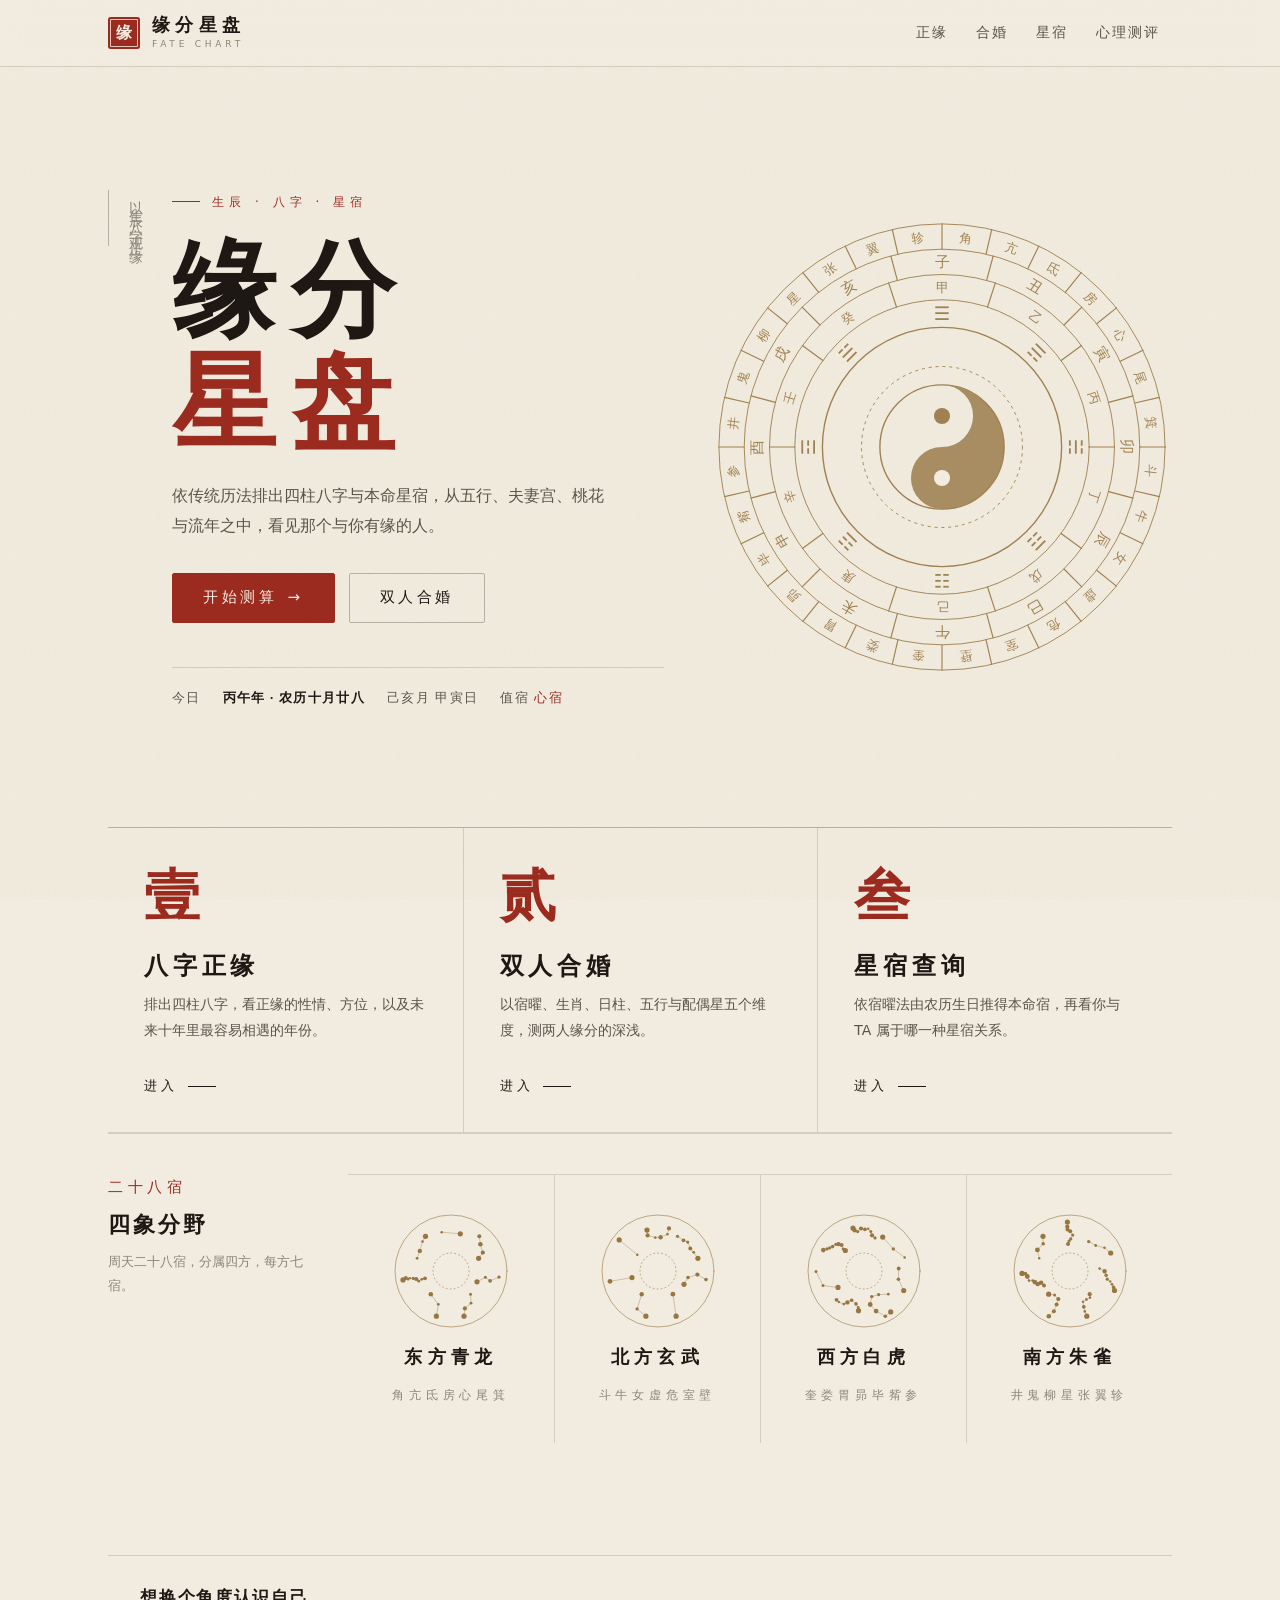
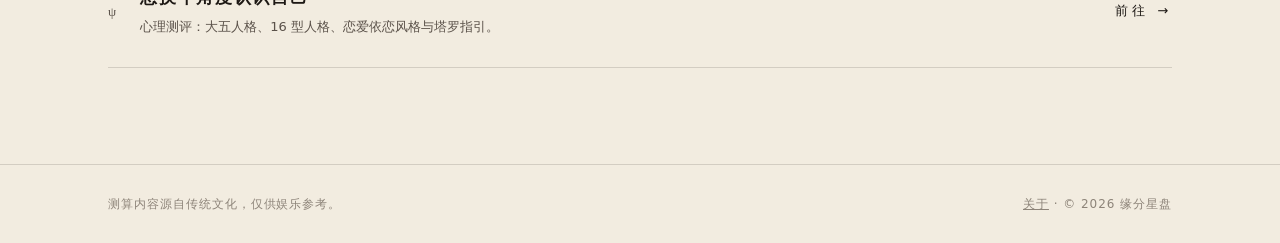
==== commit f42823fa: "Refined editorial redesign; night star-map theme for xiu page" ====
--- a/index.html
+++ b/index.html
@@ -10,6 +10,7 @@
   <link rel="stylesheet" href="css/style.css">
 </head>
 <body>
+  <div class="sky" aria-hidden="true"></div>
   <header class="topbar">
     <div class="topbar__inner">
       <a class="logo" href="#/">
@@ -27,10 +28,10 @@
 
   <main id="app" tabindex="-1"></main>
 
-  <footer class="footer">
+  <footer class="footer"><div class="footer__inner">
     <p>测算内容源自传统文化，仅供娱乐参考。</p>
     <p><a href="#/about">关于</a> · © 2026 缘分星盘</p>
-  </footer>
+  </div></footer>
 
   <script src="js/calendar.js"></script>
   <script src="js/xiu.js"></script>
--- a/css/style.css
+++ b/css/style.css
@@ -1,367 +1,404 @@
 :root {
-  --paper: #f6f0e4;
-  --paper-2: #fbf7ef;
-  --card: #fffdf8;
-  --ink: #2a2420;
-  --ink-2: #6a5f55;
-  --ink-3: #9a8f83;
-  --line: rgba(80, 55, 30, .14);
-  --line-2: rgba(176, 138, 77, .5);
-  --red: #b5372a;
-  --red-2: #d2573f;
-  --red-soft: #f6e2da;
-  --gold: #a9823f;
-  --gold-2: #d4b06f;
-  --wx-0: #4f7d5c;
-  --wx-1: #b5372a;
-  --wx-2: #a87b3d;
-  --wx-3: #7d8a96;
-  --wx-4: #2f5677;
-  --radius: 16px;
+  --paper: #f2ece0;
+  --paper-2: #ebe3d4;
+  --card: #f7f2e8;
+  --ink: #1d1814;
+  --ink-2: #5b524a;
+  --ink-3: #8d8479;
+  --line: rgba(29, 24, 20, .14);
+  --line-2: rgba(29, 24, 20, .28);
+  --red: #9b2a1f;
+  --red-soft: rgba(155, 42, 31, .08);
+  --gold: #977642;
+  --wx-0: #4c7356;
+  --wx-1: #a8392c;
+  --wx-2: #9a7036;
+  --wx-3: #77818b;
+  --wx-4: #2f4f6c;
   --ease: cubic-bezier(.22, .8, .24, 1);
-  --shadow: 0 1px 2px rgba(80, 55, 30, .05), 0 16px 36px -22px rgba(80, 55, 30, .35);
   --serif: "Noto Serif SC", "Source Han Serif SC", "Songti SC", "STSong", "SimSun", serif;
   --sans: "PingFang SC", "HarmonyOS Sans SC", "Microsoft YaHei", "Noto Sans SC", system-ui, sans-serif;
 }
 
+/* 星宿页的夜空主题 */
+html.theme-night {
+  --paper: #0a0d16;
+  --paper-2: #121726;
+  --card: rgba(18, 23, 38, .72);
+  --ink: #ebe2cf;
+  --ink-2: #a49b8a;
+  --ink-3: #6e6a62;
+  --line: rgba(235, 226, 207, .12);
+  --line-2: rgba(235, 226, 207, .26);
+  --red: #d27a5c;
+  --red-soft: rgba(210, 122, 92, .12);
+  --gold: #c8a76a;
+}
+
 * { box-sizing: border-box; -webkit-tap-highlight-color: transparent; }
 [hidden] { display: none !important; }
-html { background: var(--paper); }
+html { background: var(--paper); transition: background-color .6s; }
 body {
   margin: 0; min-height: 100vh; display: flex; flex-direction: column;
-  color: var(--ink); font-family: var(--sans); line-height: 1.8; overflow-x: hidden;
-  background:
-    radial-gradient(900px 500px at 85% -10%, rgba(212, 176, 111, .22), transparent 60%),
-    radial-gradient(700px 500px at -10% 30%, rgba(181, 55, 42, .07), transparent 60%),
-    var(--paper);
-}
-/* 宣纸纤维纹理 */
+  color: var(--ink); background: transparent; font-family: var(--sans); font-size: 15px; line-height: 1.85;
+  overflow-x: hidden; transition: background-color .6s, color .6s;
+}
+/* 纸张纤维 */
 body::before {
-  content: ""; position: fixed; inset: 0; z-index: -1; pointer-events: none; opacity: .5; mix-blend-mode: multiply;
-  background-image: url("data:image/svg+xml,%3Csvg xmlns='http://www.w3.org/2000/svg' width='220' height='220'%3E%3Cfilter id='n'%3E%3CfeTurbulence type='fractalNoise' baseFrequency='.75' numOctaves='3' stitchTiles='stitch'/%3E%3CfeColorMatrix values='0 0 0 0 .45 0 0 0 0 .35 0 0 0 0 .2 0 0 0 .09 0'/%3E%3C/filter%3E%3Crect width='100%25' height='100%25' filter='url(%23n)'/%3E%3C/svg%3E");
-}
+  content: ""; position: fixed; inset: 0; z-index: -1; pointer-events: none; opacity: .55; mix-blend-mode: multiply;
+  background-image: url("data:image/svg+xml,%3Csvg xmlns='http://www.w3.org/2000/svg' width='240' height='240'%3E%3Cfilter id='n'%3E%3CfeTurbulence type='fractalNoise' baseFrequency='.8' numOctaves='3' stitchTiles='stitch'/%3E%3CfeColorMatrix values='0 0 0 0 .42 0 0 0 0 .34 0 0 0 0 .22 0 0 0 .08 0'/%3E%3C/filter%3E%3Crect width='100%25' height='100%25' filter='url(%23n)'/%3E%3C/svg%3E");
+}
+.theme-night body::before { opacity: 0; }
 
 a { color: inherit; }
-h1, h2, h3 { font-family: var(--serif); font-weight: 700; line-height: 1.35; margin: 0 0 .5em; letter-spacing: .04em; }
+h1, h2, h3 { font-family: var(--serif); font-weight: 600; line-height: 1.35; margin: 0 0 .5em; letter-spacing: .06em; }
 button, input, select { font: inherit; color: inherit; }
 button, a { touch-action: manipulation; }
 button { cursor: pointer; }
-:focus-visible { outline: 2px solid var(--red); outline-offset: 3px; border-radius: 6px; }
-::selection { background: rgba(181, 55, 42, .18); }
+:focus-visible { outline: 1px solid var(--red); outline-offset: 4px; }
+::selection { background: rgba(155, 42, 31, .16); }
 
 /* 图案 */
 .art { display: block; width: 100%; height: auto; overflow: visible; color: var(--gold); }
-.art .spin { animation: spin 120s linear infinite; }
-.art .spin--rev { animation-duration: 180s; animation-direction: reverse; }
+.art .spin { animation: spin 160s linear infinite; }
+.art .spin--rev { animation-duration: 240s; animation-direction: reverse; }
 .art .paper-fill { fill: var(--paper); }
-.art .pulse { transform-box: fill-box; transform-origin: center; animation: pulse 1.8s ease-in-out infinite; fill: var(--red); }
+.art .pulse { transform-box: fill-box; transform-origin: center; animation: pulse 2s ease-in-out infinite; fill: var(--red); }
+.art .twinkle { animation: twinkle 4s ease-in-out infinite; }
+.art .is-active { color: var(--red); fill: var(--red); }
+.art--const .const-glow { filter: drop-shadow(0 0 3px currentColor); }
 @keyframes spin { to { transform: rotate(360deg); } }
 @keyframes pulse { 50% { transform: scale(1.5); opacity: .6; } }
-.art--divider { width: 240px; margin: 0 auto; color: var(--gold-2); }
-.art--cloud { width: 120px; color: var(--gold-2); }
+@keyframes twinkle { 50% { opacity: .1; } }
+.art--divider { width: 200px; margin: 0 auto; color: var(--gold); opacity: .8; }
 
 .seal {
-  display: inline-grid; place-items: center; width: 46px; height: 46px; flex: none;
-  background: var(--red); color: #fff5ec; border-radius: 6px;
-  font-family: var(--serif); font-size: 22px; font-weight: 700; line-height: 1;
-  box-shadow: inset 0 0 0 2px var(--red), inset 0 0 0 4px #fff5ec;
-  transform: rotate(-4deg);
-}
-.seal span { transform: rotate(4deg); }
-
+  display: inline-grid; place-items: center; width: 40px; height: 40px; flex: none;
+  background: var(--red); color: #f6ecdf; border-radius: 3px;
+  font-family: var(--serif); font-size: 20px; font-weight: 700; line-height: 1;
+  box-shadow: inset 0 0 0 2px var(--red), inset 0 0 0 3px rgba(246, 236, 223, .8);
+}
+
+/* 夜空背景 */
+.sky { position: fixed; inset: 0; z-index: -1; pointer-events: none; overflow: hidden; opacity: 0; transition: opacity .8s; }
+.theme-night .sky { opacity: 1; }
+.sky::before {
+  content: ""; position: absolute; inset: 0;
+  background:
+    radial-gradient(1200px 700px at 70% 10%, rgba(64, 82, 140, .28), transparent 60%),
+    radial-gradient(900px 600px at 10% 90%, rgba(120, 70, 60, .18), transparent 60%);
+}
+.sky .art--sky { position: absolute; left: 50%; top: 50%; width: max(1100px, 120vmax); margin: 0; transform: translate(-50%, -50%); color: rgba(200, 167, 106, .3); }
+.sky .sky-stars { color: #f3ead6; }
+.sky::after { content: ""; position: absolute; inset: 0; background: radial-gradient(ellipse 60% 55% at 50% 45%, rgba(10, 13, 22, .55), transparent 75%), linear-gradient(180deg, rgba(10, 13, 22, .2), rgba(10, 13, 22, .5)); }
 /* 顶栏 */
-.topbar {
-  position: sticky; top: 0; z-index: 20; border-bottom: 1px solid var(--line);
-  background: rgba(246, 240, 228, .82); backdrop-filter: blur(12px); -webkit-backdrop-filter: blur(12px);
-}
-.topbar__inner {
-  display: flex; align-items: center; justify-content: space-between; gap: 12px;
-  max-width: 1080px; margin: 0 auto; padding: 12px 24px;
-}
+.topbar { position: sticky; top: 0; z-index: 20; background: color-mix(in srgb, var(--paper) 86%, transparent); backdrop-filter: blur(10px); -webkit-backdrop-filter: blur(10px); border-bottom: 1px solid var(--line); transition: background-color .6s; }
+.topbar__inner { display: flex; align-items: center; justify-content: space-between; gap: 12px; max-width: 1120px; margin: 0 auto; padding: 14px 28px; }
 .logo { display: flex; align-items: center; gap: 12px; text-decoration: none; }
-.logo .seal { width: 36px; height: 36px; font-size: 18px; }
-.logo__text { font-family: var(--serif); font-size: 19px; font-weight: 700; letter-spacing: .12em; line-height: 1.1; }
-.logo__text small { display: block; margin-top: 3px; font-family: var(--sans); font-size: 10px; font-weight: 400; letter-spacing: .28em; color: var(--ink-3); }
-.topnav { display: flex; gap: 2px; }
-.topnav a { position: relative; padding: 8px 12px; font-size: 14px; color: var(--ink-2); text-decoration: none; }
+.logo .seal { width: 32px; height: 32px; font-size: 16px; }
+.logo__text { font-family: var(--serif); font-size: 18px; font-weight: 600; letter-spacing: .3em; line-height: 1.1; }
+.logo__text small { display: block; margin-top: 4px; font-family: var(--sans); font-size: 9px; font-weight: 400; letter-spacing: .42em; color: var(--ink-3); }
+.topnav { display: flex; gap: 4px; }
+.topnav a { position: relative; padding: 6px 12px; font-size: 14px; letter-spacing: .14em; color: var(--ink-2); text-decoration: none; transition: color .2s; }
 .topnav a:hover { color: var(--ink); }
-.topnav a.is-active { color: var(--red); }
-.topnav a.is-active::after {
-  content: ""; position: absolute; left: 50%; bottom: 0; width: 5px; height: 5px; margin-left: -2.5px;
-  border-radius: 50%; background: var(--red);
-}
-
-main { flex: 1; width: 100%; max-width: 1080px; margin: 0 auto; padding: 0 24px 72px; }
+.topnav a.is-active { color: var(--ink); }
+.topnav a.is-active::after { content: ""; position: absolute; left: 12px; right: 12px; bottom: 0; height: 1px; background: var(--red); }
+
+main { flex: 1; width: 100%; max-width: 1120px; margin: 0 auto; padding: 0 28px 96px; }
 main:focus, main:focus-visible { outline: none; }
-.footer { border-top: 1px solid var(--line); padding: 28px 24px calc(28px + env(safe-area-inset-bottom)); text-align: center; font-size: 12px; color: var(--ink-3); }
-.footer p { margin: 2px 0; }
-/* 通用组件 */
+.footer { border-top: 1px solid var(--line); padding: 28px 28px calc(28px + env(safe-area-inset-bottom)); font-size: 12px; color: var(--ink-3); letter-spacing: .08em; }
+.footer__inner { display: flex; flex-wrap: wrap; justify-content: space-between; gap: 8px 24px; max-width: 1064px; margin: 0 auto; }
+.footer p { margin: 0; }
+
+/* 通用 */
 .btn {
-  position: relative; display: inline-flex; align-items: center; justify-content: center; gap: 8px;
-  min-height: 48px; padding: 0 28px; border: 0; border-radius: 999px;
-  background: linear-gradient(180deg, var(--red-2), var(--red)); color: #fff8f0;
-  font-weight: 600; letter-spacing: .12em; text-decoration: none;
-  box-shadow: 0 10px 24px -12px rgba(181, 55, 42, .8), inset 0 1px 0 rgba(255, 255, 255, .25);
-  transition: transform .25s var(--ease), box-shadow .25s;
-}
-.btn:active { transform: scale(.98); }
-.btn--ghost { background: rgba(255, 253, 248, .8); color: var(--ink); box-shadow: none; border: 1px solid var(--line-2); }
-.btn--small { min-height: 38px; padding: 0 16px; font-size: 13px; font-weight: 400; letter-spacing: .06em; }
-@media (hover: hover) { .btn:hover { transform: translateY(-2px); } }
-.actions { display: flex; flex-wrap: wrap; gap: 12px; margin-top: 28px; }
-.eyebrow { font-size: 12px; letter-spacing: .4em; color: var(--red); }
+  display: inline-flex; align-items: center; justify-content: center; gap: 10px;
+  min-height: 50px; padding: 0 30px; border: 1px solid var(--ink); border-radius: 2px;
+  background: var(--ink); color: var(--paper); font-size: 15px; letter-spacing: .24em; text-decoration: none;
+  transition: background-color .25s, color .25s, border-color .25s;
+}
+.btn--red { background: var(--red); border-color: var(--red); color: #f8eee2; }
+.btn--ghost { background: transparent; color: var(--ink); border-color: var(--line-2); }
+.btn--small { min-height: 40px; padding: 0 18px; font-size: 13px; letter-spacing: .14em; }
+@media (hover: hover) {
+  .btn:hover { background: transparent; color: var(--ink); border-color: var(--ink); }
+  .btn--red:hover { background: transparent; color: var(--red); border-color: var(--red); }
+  .btn--ghost:hover { border-color: var(--ink); }
+}
+.btn .arrow { display: inline-block; transition: transform .3s var(--ease); }
+@media (hover: hover) { .btn:hover .arrow { transform: translateX(4px); } }
+.actions { display: flex; flex-wrap: wrap; gap: 14px; margin-top: 32px; }
+.eyebrow { display: inline-flex; align-items: center; gap: 12px; font-size: 12px; letter-spacing: .42em; color: var(--red); }
+.eyebrow::before { content: ""; width: 28px; height: 1px; background: currentColor; }
 .muted { color: var(--ink-2); }
-.chip { display: inline-flex; align-items: center; padding: 2px 12px; border-radius: 999px; border: 1px solid var(--line-2); font-size: 12px; color: var(--gold); }
-.panel {
-  position: relative; padding: 28px; border-radius: var(--radius);
-  background: var(--card); border: 1px solid var(--line); box-shadow: var(--shadow);
-}
-/* 卡片四角回纹 */
-.panel--frame::before, .panel--frame::after {
-  content: ""; position: absolute; width: 22px; height: 22px; border: 1.5px solid var(--gold-2); pointer-events: none;
-}
-.panel--frame::before { left: 10px; top: 10px; border-right: 0; border-bottom: 0; }
-.panel--frame::after { right: 10px; bottom: 10px; border-left: 0; border-top: 0; }
-.panel h3 { font-size: 20px; display: flex; align-items: center; gap: 10px; }
-.panel h3::before { content: ""; width: 4px; height: 18px; border-radius: 2px; background: var(--red); }
-.panel p { margin: 0; color: var(--ink-2); }
-.notice { margin-top: 28px; font-size: 12px; color: var(--ink-3); text-align: center; }
-.page-in > * { animation: rise .7s var(--ease) both; }
-.page-in > *:nth-child(2) { animation-delay: .06s; }
-.page-in > *:nth-child(3) { animation-delay: .12s; }
-.page-in > *:nth-child(4) { animation-delay: .18s; }
-.page-in > *:nth-child(n+5) { animation-delay: .24s; }
-@keyframes rise { from { opacity: 0; transform: translateY(16px); } }
+.notice { margin-top: 48px; font-size: 12px; color: var(--ink-3); letter-spacing: .06em; }
+.dots { color: var(--ink-2); font-size: 13px; letter-spacing: .08em; }
+.dots span + span::before { content: "·"; margin: 0 10px; color: var(--ink-3); }
+.page-in > * { animation: rise .8s var(--ease) both; }
+.page-in > *:nth-child(2) { animation-delay: .07s; }
+.page-in > *:nth-child(3) { animation-delay: .14s; }
+.page-in > *:nth-child(n+4) { animation-delay: .2s; }
+@keyframes rise { from { opacity: 0; transform: translateY(14px); } }
+
+/* 编号章节：左侧序号与标题，右侧内容 */
+.sec { display: grid; grid-template-columns: 200px 1fr; gap: 40px; padding: 40px 0; border-top: 1px solid var(--line); }
+.sec__head { position: relative; }
+.sec__no { display: block; font-family: var(--serif); font-size: 15px; color: var(--red); letter-spacing: .3em; margin-bottom: 8px; }
+.sec__head h2 { font-size: 22px; letter-spacing: .14em; margin: 0; }
+.sec__head p { margin: 10px 0 0; font-size: 13px; color: var(--ink-3); }
+.sec__body > p { margin: 0; color: var(--ink-2); }
+.sec__body > p + p { margin-top: 12px; }
+.sec__body b { color: var(--ink); font-weight: 600; }
+.cols { display: grid; grid-template-columns: 1fr 1fr; gap: 40px; }
 
 /* 首页 */
-.hero { position: relative; display: grid; grid-template-columns: 1.1fr 1fr; align-items: center; gap: 32px; padding: 72px 0 56px; }
-.hero h1 { font-size: clamp(40px, 7vw, 72px); letter-spacing: .12em; margin: 16px 0 6px; }
+.hero { position: relative; display: grid; grid-template-columns: 1fr 460px; align-items: center; gap: 48px; min-height: min(calc(100vh - 140px), 760px); padding: 40px 0; }
+.hero__text { position: relative; padding-left: 64px; }
+.hero__vert {
+  position: absolute; left: 0; top: 6px; writing-mode: vertical-rl; letter-spacing: .5em;
+  font-family: var(--serif); font-size: 14px; color: var(--ink-3); border-left: 1px solid var(--line-2); padding-left: 14px;
+}
+.hero h1 { font-size: clamp(56px, 8.4vw, 104px); font-weight: 600; line-height: 1.08; letter-spacing: .14em; margin: 22px 0 22px; }
+.hero h1 span { display: block; }
 .hero h1 em { font-style: normal; color: var(--red); }
-.hero__sub { font-family: var(--serif); font-size: clamp(18px, 2.4vw, 22px); color: var(--ink-2); letter-spacing: .2em; margin: 0 0 18px; }
-.hero p.muted { max-width: 30em; margin: 0; }
-.hero__art { position: relative; max-width: 420px; justify-self: end; width: 100%; }
-.hero__art .art--compass { color: var(--gold); }
-.hero__art .art--cloud { position: absolute; width: 130px; }
-.hero__art .c1 { left: -40px; bottom: 30px; animation: float 7s ease-in-out infinite; }
-.hero__art .c2 { right: -20px; top: 10px; width: 100px; animation: float 9s ease-in-out -3s infinite; }
-@keyframes float { 50% { transform: translateX(14px); } }
-.today {
-  display: inline-flex; flex-wrap: wrap; align-items: center; gap: 8px 14px; margin-top: 28px;
-  padding: 10px 18px; border-radius: 999px; background: rgba(255, 253, 248, .8); border: 1px solid var(--line);
-  font-size: 13px; color: var(--ink-2);
-}
-.today strong { color: var(--red); font-family: var(--serif); }
-
-.features { display: grid; grid-template-columns: repeat(3, 1fr); gap: 18px; }
-.feature {
-  position: relative; display: flex; flex-direction: column; padding: 30px 28px 26px; border-radius: 20px; overflow: hidden;
-  background: var(--card); border: 1px solid var(--line); box-shadow: var(--shadow); text-decoration: none;
-  transition: transform .5s var(--ease), border-color .3s;
-}
-.feature__no { font-family: var(--serif); font-size: 46px; line-height: 1; color: var(--red); opacity: .14; position: absolute; right: 20px; top: 18px; }
-.feature .seal { margin-bottom: 18px; }
-.feature h2 { font-size: 24px; margin-bottom: 6px; }
-.feature p { margin: 0 0 18px; color: var(--ink-2); font-size: 14px; }
-.feature__go { margin-top: auto; color: var(--red); font-size: 14px; letter-spacing: .1em; }
-@media (hover: hover) { .feature:hover { transform: translateY(-4px); border-color: var(--line-2); } }
-
-.section-head { text-align: center; margin: 72px 0 28px; }
-.section-head h2 { font-size: clamp(22px, 3.4vw, 30px); margin: 10px 0 14px; }
-
-.xiang { display: grid; grid-template-columns: repeat(4, 1fr); gap: 14px; }
-.xiang div { padding: 22px; border-radius: 16px; background: rgba(255, 253, 248, .7); border: 1px solid var(--line); text-align: center; }
-.xiang strong { display: block; font-family: var(--serif); font-size: 20px; letter-spacing: .2em; }
-.xiang span { display: block; margin-top: 6px; font-size: 13px; color: var(--ink-2); letter-spacing: .3em; }
-.xiang i { display: block; margin: 0 auto 10px; width: 10px; height: 10px; border-radius: 50%; }
-
-.psych-entry {
-  display: flex; align-items: center; gap: 18px; margin-top: 56px; padding: 20px 24px; border-radius: 18px;
-  background: linear-gradient(120deg, #fffdf8, #fbf3e3); border: 1px dashed var(--line-2); text-decoration: none;
-}
-.psych-entry__mark { display: grid; place-items: center; width: 44px; height: 44px; flex: none; border-radius: 50%; border: 1px solid var(--line-2); color: var(--gold); font-family: var(--serif); font-size: 20px; }
-.psych-entry strong { display: block; font-family: var(--serif); font-size: 17px; }
+.hero__lead { max-width: 27em; margin: 0; color: var(--ink-2); font-size: 16px; }
+.hero__art { position: relative; width: 100%; }
+.hero__art .art--compass { color: var(--gold); opacity: .9; }
+.today { display: flex; flex-wrap: wrap; gap: 6px 22px; margin-top: 44px; padding-top: 18px; border-top: 1px solid var(--line); font-size: 13px; color: var(--ink-2); letter-spacing: .1em; }
+.today strong { color: var(--ink); font-family: var(--serif); font-weight: 600; }
+.today em { font-style: normal; color: var(--red); }
+
+.features { display: grid; grid-template-columns: repeat(3, 1fr); border-top: 1px solid var(--line-2); border-bottom: 1px solid var(--line); }
+.feature { position: relative; display: flex; flex-direction: column; padding: 40px 36px 34px; text-decoration: none; transition: background-color .4s; }
+.feature + .feature { border-left: 1px solid var(--line); }
+.feature__no { font-family: var(--serif); font-size: 56px; line-height: 1; color: var(--red); font-weight: 600; }
+.feature h2 { margin: 26px 0 10px; font-size: 24px; letter-spacing: .2em; }
+.feature p { margin: 0 0 30px; color: var(--ink-2); font-size: 14px; }
+.feature__go { margin-top: auto; display: inline-flex; gap: 10px; font-size: 13px; letter-spacing: .3em; color: var(--ink); }
+.feature__go::after { content: ""; align-self: center; width: 28px; height: 1px; background: currentColor; transition: width .4s var(--ease); }
+@media (hover: hover) { .feature:hover { background: rgba(255, 255, 255, .35); } .feature:hover .feature__go::after { width: 48px; } }
+
+.xiang { display: grid; grid-template-columns: repeat(4, 1fr); gap: 0; border-top: 1px solid var(--line); }
+.xiang a { display: grid; justify-items: center; gap: 10px; padding: 36px 20px; text-decoration: none; text-align: center; }
+.xiang a + a { border-left: 1px solid var(--line); }
+.xiang .art--xiang { width: 120px; }
+.xiang strong { font-family: var(--serif); font-size: 18px; font-weight: 600; letter-spacing: .3em; }
+.xiang span { font-size: 12px; color: var(--ink-3); letter-spacing: .4em; }
+
+.psych-entry { display: flex; align-items: center; gap: 24px; margin-top: 72px; padding: 26px 0; border-top: 1px solid var(--line); border-bottom: 1px solid var(--line); text-decoration: none; }
+.psych-entry__mark { font-family: var(--serif); font-size: 34px; color: var(--gold); line-height: 1; }
+.psych-entry strong { display: block; font-family: var(--serif); font-size: 17px; font-weight: 600; letter-spacing: .1em; }
 .psych-entry span { font-size: 13px; color: var(--ink-2); }
-.psych-entry em { margin-left: auto; flex: none; font-style: normal; font-size: 13px; color: var(--red); }
+.psych-entry em { margin-left: auto; font-style: normal; font-size: 13px; letter-spacing: .3em; white-space: nowrap; }
+/* 页头 */
+.page-head { padding: 72px 0 40px; }
+.page-head h1 { font-size: clamp(34px, 5.6vw, 58px); letter-spacing: .14em; margin: 20px 0 14px; }
+.page-head p { max-width: 34em; margin: 0; color: var(--ink-2); }
+.page-head .dots { margin-top: 18px; }
+
 /* 表单 */
-.form-page { max-width: 640px; margin: 0 auto; padding-top: 56px; }
-.form-page > h1 { font-size: clamp(30px, 5vw, 44px); margin: 12px 0 10px; }
-.form-page > p { color: var(--ink-2); margin: 0 0 28px; }
-.person { margin: 18px 0 0; min-width: 0; }
-.person > legend { float: left; width: 100%; padding: 0; }
+.form-wrap { display: grid; grid-template-columns: 1fr 1.2fr; gap: 72px; align-items: start; }
+.form-aside { position: sticky; top: 96px; padding-top: 72px; }
+.form-aside h1 { font-size: clamp(34px, 5vw, 52px); letter-spacing: .14em; margin: 20px 0 16px; }
+.form-aside p { color: var(--ink-2); margin: 0; }
+.form-aside .art { width: 220px; margin-top: 48px; opacity: .8; }
+.form-main { padding-top: 72px; }
+.person { margin: 0 0 36px; padding: 0; border: 0; min-width: 0; }
+.person > legend { float: left; width: 100%; padding: 0 0 12px; margin-bottom: 20px; border-bottom: 1px solid var(--line-2); font-family: var(--serif); font-size: 18px; letter-spacing: .2em; }
 .person > legend + * { clear: both; }
-.person + .person { margin-top: 18px; }
-.person__title { display: flex; align-items: center; gap: 10px; margin: 0 0 18px; font-family: var(--serif); font-size: 18px; }
-.field { display: grid; gap: 8px; margin-bottom: 18px; }
-.field > span { font-size: 13px; color: var(--ink-2); letter-spacing: .1em; }
+.field { display: grid; gap: 6px; margin-bottom: 22px; }
+.field > span { font-size: 12px; color: var(--ink-3); letter-spacing: .2em; }
 .field input, .field select {
-  width: 100%; min-height: 50px; padding: 0 16px; border-radius: 12px;
-  background: var(--paper-2); border: 1px solid var(--line); font-size: 16px;
-  -webkit-appearance: none; appearance: none;
-}
-.field select { background-image: linear-gradient(45deg, transparent 50%, var(--ink-3) 50%), linear-gradient(135deg, var(--ink-3) 50%, transparent 50%); background-position: calc(100% - 22px) 22px, calc(100% - 16px) 22px; background-size: 6px 6px; background-repeat: no-repeat; }
-.field input:focus, .field select:focus { outline: none; border-color: var(--red); background-color: #fff; }
-.row { display: grid; grid-template-columns: 1fr 1fr; gap: 14px; }
-.seg { display: grid; grid-template-columns: 1fr 1fr; gap: 8px; }
+  width: 100%; min-height: 48px; padding: 0 2px; border: 0; border-bottom: 1px solid var(--line-2); border-radius: 0;
+  background: transparent; font-size: 16px; -webkit-appearance: none; appearance: none; transition: border-color .2s;
+}
+.field select { padding-right: 22px; background-image: linear-gradient(45deg, transparent 50%, var(--ink-3) 50%), linear-gradient(135deg, var(--ink-3) 50%, transparent 50%); background-position: calc(100% - 10px) 21px, calc(100% - 5px) 21px; background-size: 5px 5px; background-repeat: no-repeat; }
+.field select option { color: #1d1814; background: #f2ece0; }
+.field input:focus, .field select:focus { outline: none; border-bottom-color: var(--red); }
+.field input::placeholder { color: var(--ink-3); }
+.row { display: grid; grid-template-columns: 1.4fr 1fr; gap: 24px; }
+.date3 { display: grid; grid-template-columns: 1.3fr 1fr 1fr; gap: 12px; }
+.seg { display: grid; grid-template-columns: 1fr 1fr; gap: 12px; }
 .seg label { position: relative; }
 .seg input { position: absolute; opacity: 0; inset: 0; }
-.seg span {
-  display: grid; place-items: center; min-height: 50px; border-radius: 12px; border: 1px solid var(--line);
-  background: var(--paper-2); font-size: 15px; transition: all .2s;
-}
-.seg input:checked + span { background: var(--red-soft); border-color: var(--red); color: var(--red); font-weight: 600; }
-.seg input:focus-visible + span { outline: 2px solid var(--red); outline-offset: 2px; }
-.form-error { min-height: 1.6em; margin: 0; font-size: 13px; color: var(--red); }
-.form-page .btn[type="submit"] { width: 100%; margin-top: 8px; }
+.seg span { display: grid; place-items: center; min-height: 46px; border: 1px solid var(--line-2); border-radius: 2px; letter-spacing: .4em; transition: all .2s; }
+.seg input:checked + span { background: var(--ink); border-color: var(--ink); color: var(--paper); }
+.seg input:focus-visible + span { outline: 1px solid var(--red); outline-offset: 3px; }
+.form-error { min-height: 1.6em; margin: 0 0 8px; font-size: 13px; color: var(--red); }
+form .btn[type="submit"] { width: 100%; }
 
 /* 报告 */
-.report { padding-top: 48px; }
-.report__head { position: relative; text-align: center; padding: 24px 0 36px; }
-.report__head h1 { font-size: clamp(30px, 5.4vw, 46px); margin: 12px 0 8px; }
-.report__head .meta { display: flex; flex-wrap: wrap; justify-content: center; gap: 8px; margin-top: 14px; }
-.report__head .art--divider { margin-top: 24px; }
-.grid { display: grid; grid-template-columns: 1fr 1fr; gap: 18px; }
-.grid > .wide { grid-column: 1 / -1; }
-
-.pillars { display: grid; grid-template-columns: repeat(var(--n, 4), 1fr); gap: 10px; text-align: center; }
-.pillar { padding: 16px 6px 14px; border-radius: 14px; background: var(--paper-2); border: 1px solid var(--line); }
-.pillar.is-day { background: var(--red-soft); border-color: rgba(181, 55, 42, .35); }
-.pillar small { display: block; font-size: 12px; color: var(--ink-3); letter-spacing: .2em; }
-.pillar .ss { display: block; margin: 6px 0 8px; font-size: 12px; color: var(--gold); }
-.pillar b { display: block; font-family: var(--serif); font-size: clamp(26px, 4.4vw, 34px); line-height: 1.3; }
-.pillar b + b { margin-top: 2px; }
+.report-head { display: grid; grid-template-columns: 1fr auto; gap: 32px; align-items: end; padding: 72px 0 40px; }
+.report-head h1 { font-size: clamp(36px, 6vw, 64px); letter-spacing: .14em; margin: 20px 0 16px; }
+.report-head .seal { width: 64px; height: 64px; font-size: 30px; }
+
+.pillars { display: grid; grid-template-columns: repeat(4, 1fr); text-align: center; border-top: 1px solid var(--line); border-bottom: 1px solid var(--line); }
+.pillar { position: relative; padding: 22px 6px 20px; }
+.pillar + .pillar { border-left: 1px solid var(--line); }
+.pillar small { display: block; font-size: 12px; color: var(--ink-3); letter-spacing: .3em; }
+.pillar .ss { display: block; margin: 6px 0 12px; font-size: 13px; color: var(--gold); letter-spacing: .1em; }
+.pillar.is-day .ss { color: var(--red); }
+.pillar b { display: block; font-family: var(--serif); font-size: clamp(32px, 5vw, 46px); font-weight: 600; line-height: 1.25; }
+.pillar.is-day::after { content: "日主"; position: absolute; right: 8px; top: 10px; padding: 2px 4px; background: var(--red); color: #f8eee2; font-size: 10px; letter-spacing: .1em; writing-mode: vertical-rl; border-radius: 1px; }
+.pillar.is-empty b { color: var(--ink-3); opacity: .5; }
 .wx-0 { color: var(--wx-0); } .wx-1 { color: var(--wx-1); } .wx-2 { color: var(--wx-2); } .wx-3 { color: var(--wx-3); } .wx-4 { color: var(--wx-4); }
-
-.wx-bars { display: grid; gap: 14px; }
-.wx-bar { display: grid; grid-template-columns: 2em 1fr 2em; align-items: center; gap: 12px; font-size: 14px; }
-.wx-bar b { font-family: var(--serif); font-size: 18px; }
-.wx-bar .track { height: 8px; border-radius: 8px; background: var(--paper-2); overflow: hidden; }
-.wx-bar .fill { height: 100%; border-radius: 8px; width: 0; transition: width 1.2s var(--ease); }
-.wx-bar em { font-style: normal; text-align: right; color: var(--ink-3); }
-
-.kv { display: grid; grid-template-columns: auto 1fr; gap: 10px 18px; margin: 0; }
-.kv dt { color: var(--ink-3); font-size: 13px; letter-spacing: .1em; padding-top: 2px; }
-.kv dd { margin: 0; color: var(--ink); }
-
-.portrait { display: grid; grid-template-columns: 120px 1fr; gap: 24px; align-items: center; }
-.portrait__badge {
-  display: grid; place-items: center; aspect-ratio: 1; border-radius: 50%;
-  border: 1px solid var(--line-2); background: radial-gradient(circle, #fff, var(--paper-2));
-  font-family: var(--serif); font-size: 52px; box-shadow: inset 0 0 0 8px var(--card), inset 0 0 0 9px var(--line-2);
-}
-.tags { display: flex; flex-wrap: wrap; gap: 8px; }
-.tag { padding: 4px 14px; border-radius: 999px; background: var(--paper-2); border: 1px solid var(--line); font-size: 14px; }
-.tag--good { background: #edf3ee; border-color: rgba(79, 125, 92, .3); color: var(--wx-0); }
-.tag--bad { background: var(--red-soft); border-color: rgba(181, 55, 42, .25); color: var(--red); }
-
-.years { display: grid; grid-template-columns: repeat(5, 1fr); gap: 10px; }
-.year { position: relative; padding: 14px 10px; border-radius: 14px; background: var(--paper-2); border: 1px solid var(--line); text-align: center; }
-.year strong { display: block; font-family: var(--serif); font-size: 20px; }
+.pillar-note { margin-top: 18px !important; font-size: 14px; }
+
+.wx-bars { display: grid; gap: 16px; }
+.wx-bar { display: grid; grid-template-columns: 1.6em 1fr 1.6em; align-items: center; gap: 16px; }
+.wx-bar b { font-family: var(--serif); font-size: 20px; font-weight: 600; }
+.wx-bar .track { height: 2px; background: var(--line); }
+.wx-bar .fill { height: 100%; width: 0; transition: width 1.4s var(--ease); }
+.wx-bar em { font-style: normal; font-family: var(--serif); text-align: right; color: var(--ink-2); }
+
+.kv { display: grid; grid-template-columns: 6em 1fr; margin: 0; }
+.kv dt, .kv dd { padding: 12px 0; border-bottom: 1px solid var(--line); }
+.kv dt { color: var(--ink-3); font-size: 13px; letter-spacing: .2em; }
+.kv dd { margin: 0; }
+
+.portrait { display: grid; grid-template-columns: 150px 1fr; gap: 40px; align-items: start; }
+.portrait__badge { display: grid; place-items: center; aspect-ratio: 1; border: 1px solid var(--line-2); border-radius: 50%; font-family: var(--serif); font-size: 64px; font-weight: 600; box-shadow: inset 0 0 0 8px var(--paper), inset 0 0 0 9px var(--line); }
+.tags { display: flex; flex-wrap: wrap; gap: 10px; }
+.tag { padding: 4px 14px; border: 1px solid var(--line-2); border-radius: 2px; font-size: 14px; letter-spacing: .2em; }
+.tag--good { border-color: rgba(76, 115, 86, .5); color: var(--wx-0); }
+.tag--bad { border-color: rgba(155, 42, 31, .4); color: var(--red); }
+.label { display: block; margin: 0 0 10px; font-size: 12px; color: var(--ink-3); letter-spacing: .2em; }
+
+.years { display: grid; grid-template-columns: repeat(10, 1fr); border-top: 1px solid var(--line); border-bottom: 1px solid var(--line); }
+.year { position: relative; padding: 18px 4px 16px; text-align: center; }
+.year + .year { border-left: 1px solid var(--line); }
+.year strong { display: block; font-family: var(--serif); font-size: 18px; font-weight: 600; }
 .year span { display: block; font-size: 12px; color: var(--ink-3); }
-.year .stars { margin-top: 6px; color: var(--red); letter-spacing: .1em; font-size: 12px; min-height: 1.6em; }
-.year.is-best { background: var(--red-soft); border-color: rgba(181, 55, 42, .4); }
-.year.is-best::after { content: "吉"; position: absolute; right: -6px; top: -8px; display: grid; place-items: center; width: 24px; height: 24px; border-radius: 6px; background: var(--red); color: #fff; font-family: var(--serif); font-size: 13px; transform: rotate(8deg); }
-.best-list { margin: 16px 0 0; padding: 0; list-style: none; display: grid; gap: 8px; }
-.best-list li { color: var(--ink-2); font-size: 14px; }
-.best-list b { color: var(--red); font-family: var(--serif); margin-right: 8px; }
+.year i { display: block; margin: 10px auto 0; width: 6px; height: 6px; border-radius: 50%; background: var(--line-2); }
+.year i[data-s="2"] { background: var(--gold); }
+.year i[data-s="3"] { background: var(--red); width: 8px; height: 8px; }
+.year.is-best { background: var(--red-soft); }
+.year.is-best strong { color: var(--red); }
+.best-list { margin: 22px 0 0; padding: 0; list-style: none; }
+.best-list li { padding: 10px 0; border-bottom: 1px solid var(--line); color: var(--ink-2); font-size: 14px; }
+.best-list b { margin-right: 14px; color: var(--red); font-family: var(--serif); }
+.legend { display: flex; gap: 18px; margin-top: 14px; font-size: 12px; color: var(--ink-3); }
+.legend i { display: inline-block; width: 6px; height: 6px; margin-right: 6px; border-radius: 50%; vertical-align: middle; }
 /* 合婚 */
-.score { position: relative; width: 220px; margin: 8px auto 0; }
+.match-head { display: grid; grid-template-columns: 1fr auto 1fr; align-items: center; gap: 24px; padding: 72px 0 48px; text-align: center; }
+.match-head .who h2 { font-size: clamp(24px, 3.6vw, 34px); letter-spacing: .2em; margin: 0 0 8px; }
+.match-head .who .mini { font-family: var(--serif); font-size: 18px; letter-spacing: .1em; }
+.match-head .who p { margin: 6px 0 0; font-size: 13px; color: var(--ink-3); }
+.score { position: relative; width: 230px; }
 .score svg { display: block; width: 100%; transform: rotate(-90deg); }
-.score circle { fill: none; stroke-width: 10; }
-.score .bg { stroke: var(--paper-2); }
-.score .fg { stroke: url(#scoreGrad); stroke-linecap: round; transition: stroke-dashoffset 1.6s var(--ease); }
-.score__num { position: absolute; inset: 0; display: grid; place-items: center; align-content: center; text-align: center; }
-.score__num b { font-family: var(--serif); font-size: 64px; line-height: 1; color: var(--red); }
-.score__num span { font-size: 13px; color: var(--ink-3); letter-spacing: .2em; }
-.grade { margin-top: 18px; font-family: var(--serif); font-size: 24px; letter-spacing: .2em; }
-.couple { display: grid; grid-template-columns: 1fr auto 1fr; gap: 16px; align-items: center; }
-.couple .panel { text-align: center; padding: 22px 16px; }
-.couple .panel h3 { justify-content: center; }
-.couple .panel h3::before { display: none; }
-.couple .knot { width: 56px; color: var(--red); }
-.mini-pillars { display: flex; justify-content: center; gap: 6px; font-family: var(--serif); font-size: 20px; margin: 6px 0; }
-.items { list-style: none; margin: 0; padding: 0; display: grid; gap: 12px; }
-.items li { display: grid; grid-template-columns: auto 1fr; gap: 14px; align-items: start; padding: 14px 16px; border-radius: 12px; background: var(--paper-2); }
-.items .delta { min-width: 48px; padding: 2px 8px; border-radius: 8px; font-family: var(--serif); font-weight: 700; text-align: center; }
-.items .delta.up { background: #edf3ee; color: var(--wx-0); }
-.items .delta.down { background: var(--red-soft); color: var(--red); }
-.items .delta.zero { background: #efe9dd; color: var(--ink-3); }
-.items strong { display: block; font-size: 15px; }
-.items p { margin: 2px 0 0; font-size: 14px; color: var(--ink-2); }
-
-/* 星宿 */
-.xiu-result { display: grid; grid-template-columns: 300px 1fr; gap: 28px; align-items: center; }
-.xiu-result .art--ring { color: var(--gold); }
-.xiu-name { font-family: var(--serif); font-size: 52px; line-height: 1.1; color: var(--red); letter-spacing: .1em; }
-.xiu-full { margin: 6px 0 14px; color: var(--gold); letter-spacing: .3em; }
-.xiu-table { display: grid; gap: 18px; }
-.xiu-group h3 { font-size: 18px; }
-.xiu-cells { display: grid; grid-template-columns: repeat(7, 1fr); gap: 8px; }
-.xiu-cell {
-  padding: 12px 4px; border-radius: 12px; border: 1px solid var(--line); background: var(--paper-2); text-align: center;
-  transition: border-color .2s, background .2s;
-}
-.xiu-cell b { display: block; font-family: var(--serif); font-size: 20px; }
-.xiu-cell span { display: block; font-size: 11px; color: var(--ink-3); }
-.xiu-cell.is-on, .xiu-cell[aria-expanded="true"] { border-color: var(--red); background: var(--red-soft); }
-.xiu-detail { margin-top: 10px; padding: 14px 16px; border-radius: 12px; background: var(--paper-2); font-size: 14px; color: var(--ink-2); }
-
-.prose { max-width: 680px; margin: 0 auto; padding-top: 56px; }
-.prose h2 { font-size: 20px; margin-top: 32px; }
+.score circle { fill: none; }
+.score .bg { stroke: var(--line); stroke-width: 1; }
+.score .fg { stroke: var(--red); stroke-width: 2; transition: stroke-dashoffset 1.8s var(--ease); }
+.score .tick { stroke: var(--line-2); stroke-width: 1; }
+.score__num { position: absolute; inset: 0; display: grid; place-items: center; align-content: center; }
+.score__num b { font-family: var(--serif); font-size: 72px; font-weight: 600; line-height: 1; }
+.score__num span { margin-top: 6px; font-size: 12px; color: var(--ink-3); letter-spacing: .4em; }
+.grade { padding: 22px 0; border-top: 1px solid var(--line-2); border-bottom: 1px solid var(--line); text-align: center; font-family: var(--serif); font-size: 22px; letter-spacing: .5em; }
+.items { list-style: none; margin: 0; padding: 0; }
+.items li { display: grid; grid-template-columns: 64px 1fr; gap: 20px; padding: 18px 0; border-bottom: 1px solid var(--line); }
+.items li:first-child { padding-top: 0; }
+.items .delta { font-family: var(--serif); font-size: 22px; font-weight: 600; line-height: 1.3; }
+.items .delta.up { color: var(--wx-0); }
+.items .delta.down { color: var(--red); }
+.items .delta.zero { color: var(--ink-3); }
+.items strong { display: block; font-weight: 600; letter-spacing: .1em; }
+.items p { margin: 4px 0 0; font-size: 14px; color: var(--ink-2); }
+
+/* 星宿（夜空主题） */
+.xiu-hero { display: grid; grid-template-columns: 1fr 1fr; gap: 56px; align-items: center; padding: 72px 0 56px; }
+.xiu-hero h1 { font-size: clamp(36px, 6vw, 64px); letter-spacing: .16em; margin: 20px 0 16px; }
+.xiu-hero p { color: var(--ink-2); margin: 0; max-width: 28em; }
+.glass { padding: 34px 32px; border: 1px solid var(--line); background: var(--card); backdrop-filter: blur(8px); -webkit-backdrop-filter: blur(8px); }
+.theme-night .field select option { color: #ebe2cf; background: #121726; }
+.theme-night .btn--red { color: #0a0d16; }
+.xiu-result { display: grid; grid-template-columns: 340px 1fr; gap: 56px; align-items: center; padding: 56px 0; border-top: 1px solid var(--line); }
+.xiu-result .art--const { width: 100%; max-width: 340px; color: var(--gold); }
+.xiu-name { font-family: var(--serif); font-size: clamp(64px, 10vw, 112px); font-weight: 600; line-height: 1; letter-spacing: .12em; color: var(--gold); text-shadow: 0 0 40px rgba(200, 167, 106, .35); }
+.xiu-full { margin: 18px 0 22px; font-family: var(--serif); font-size: 18px; letter-spacing: .5em; color: var(--ink); }
+.xiu-result p { color: var(--ink-2); margin: 0; }
+.xiu-result .tags { margin: 0 0 22px; }
+.relation { padding: 40px 0; border-top: 1px solid var(--line); display: grid; grid-template-columns: 200px 1fr; gap: 40px; }
+.relation h3 { font-size: 24px; letter-spacing: .2em; color: var(--gold); margin: 0; }
+.relation p { margin: 0; color: var(--ink-2); }
+.relation p + p { margin-top: 10px; }
+.xiu-table { border-top: 1px solid var(--line); }
+.xiu-group { display: grid; grid-template-columns: 200px 1fr; gap: 40px; padding: 28px 0; border-bottom: 1px solid var(--line); }
+.xiu-group h3 { font-size: 18px; letter-spacing: .3em; margin: 6px 0 0; }
+.xiu-cells { display: grid; grid-template-columns: repeat(7, 1fr); gap: 0; border-left: 1px solid var(--line); }
+.xiu-cell { padding: 14px 4px; border: 0; border-right: 1px solid var(--line); background: transparent; text-align: center; transition: background-color .2s; }
+.xiu-cell b { display: block; font-family: var(--serif); font-size: 22px; font-weight: 600; }
+.xiu-cell span { display: block; font-size: 11px; color: var(--ink-3); letter-spacing: .1em; }
+.xiu-cell.is-on b { color: var(--gold); }
+.xiu-cell.is-on, .xiu-cell[aria-expanded="true"] { background: rgba(200, 167, 106, .1); }
+@media (hover: hover) { .xiu-cell:hover { background: rgba(200, 167, 106, .06); } }
+.xiu-detail { grid-column: 2; margin-top: 14px; color: var(--ink-2); font-size: 14px; }
+.xiu-detail b { color: var(--gold); font-family: var(--serif); margin-right: 8px; }
+
+.prose { max-width: 720px; padding-top: 72px; }
+.prose h1 { font-size: clamp(32px, 5vw, 48px); letter-spacing: .14em; margin: 20px 0 24px; }
+.prose h2 { font-size: 18px; letter-spacing: .2em; margin: 40px 0 10px; padding-top: 24px; border-top: 1px solid var(--line); }
 .prose p { color: var(--ink-2); }
 
-.toast {
-  position: fixed; left: 50%; bottom: calc(28px + env(safe-area-inset-bottom)); z-index: 60; padding: 12px 22px; border-radius: 999px;
-  background: var(--ink); color: var(--paper); font-size: 14px; transform: translateX(-50%); animation: toast 2.4s var(--ease) forwards;
-}
-@keyframes toast { 0% { opacity: 0; transform: translate(-50%, 16px); } 12%, 85% { opacity: 1; transform: translate(-50%, 0); } 100% { opacity: 0; } }
-
-@media (max-width: 860px) {
-  .hero { grid-template-columns: 1fr; padding: 36px 0 32px; gap: 8px; }
-  .hero__art { order: -1; justify-self: center; max-width: 280px; }
-  .hero__text { text-align: center; }
-  .hero p.muted { margin: 0 auto; }
-  .features, .grid, .xiu-result { grid-template-columns: 1fr; }
-  .xiang { grid-template-columns: repeat(2, 1fr); }
-  .xiu-result { text-align: center; }
-  .xiu-result .art--ring { max-width: 240px; margin: 0 auto; }
-}
-
-@media (max-width: 640px) {
-  .topbar__inner { padding: 10px max(14px, env(safe-area-inset-right)) 10px max(14px, env(safe-area-inset-left)); }
+.toast { position: fixed; left: 50%; bottom: calc(28px + env(safe-area-inset-bottom)); z-index: 60; padding: 12px 24px; background: var(--ink); color: var(--paper); font-size: 14px; letter-spacing: .08em; transform: translateX(-50%); animation: toast 2.4s var(--ease) forwards; }
+@keyframes toast { 0% { opacity: 0; transform: translate(-50%, 12px); } 12%, 85% { opacity: 1; transform: translate(-50%, 0); } 100% { opacity: 0; } }
+
+@media (max-width: 960px) {
+  .hero { grid-template-columns: 1fr; min-height: 0; max-height: none; padding: 32px 0 48px; gap: 16px; }
+  .hero__art { order: -1; max-width: 300px; margin: 0 auto; }
+  .form-wrap, .xiu-hero, .xiu-result { grid-template-columns: 1fr; gap: 32px; }
+  .form-aside { position: static; padding-top: 48px; }
+  .form-aside .art { display: none; }
+  .form-main { padding-top: 0; }
+  .xiu-result .art--const { max-width: 220px; margin: 0 auto; }
+  .years { grid-template-columns: repeat(5, 1fr); }
+  .year:nth-child(6) { border-left: 0; }
+  .year:nth-child(n+6) { border-top: 1px solid var(--line); }
+}
+
+@media (max-width: 720px) {
+  .topbar__inner { padding: 10px max(16px, env(safe-area-inset-right)) 10px max(16px, env(safe-area-inset-left)); }
   .logo { gap: 8px; }
-  .logo__text { font-size: 16px; letter-spacing: .08em; }
+  .logo__text { font-size: 16px; letter-spacing: .16em; }
   .logo__text small { display: none; }
-  .topnav a { padding: 8px 7px; font-size: 13px; }
-  main { padding: 0 16px 48px; }
-  .hero h1 { letter-spacing: .08em; }
-  .today { border-radius: 14px; justify-content: center; }
-  .feature { padding: 24px 22px 20px; }
-  .section-head { margin: 48px 0 20px; }
-  .xiang div { padding: 16px 10px; }
-  .psych-entry { flex-wrap: wrap; padding: 18px; }
-  .psych-entry em { margin-left: 62px; }
-  .form-page { padding-top: 32px; }
-  .row { grid-template-columns: 1fr; gap: 0; }
-  .panel { padding: 20px 18px; }
-  .report { padding-top: 24px; }
-  .report__head { padding: 16px 0 24px; }
-  .pillars { gap: 6px; }
-  .pillar { padding: 12px 2px 10px; }
-  .portrait { grid-template-columns: 1fr; text-align: center; }
-  .portrait__badge { width: 100px; margin: 0 auto; font-size: 42px; }
-  .kv { grid-template-columns: 4.5em 1fr; text-align: left; }
-  .years { grid-template-columns: repeat(2, 1fr); }
-  .couple { grid-template-columns: 1fr; }
-  .couple .knot { margin: -4px auto; width: 40px; transform: rotate(90deg); }
-  .score { width: 180px; }
-  .score__num b { font-size: 52px; }
-  .xiu-cells { grid-template-columns: repeat(4, 1fr); }
+  .topnav { gap: 0; }
+  .topnav a { padding: 6px 7px; font-size: 13px; letter-spacing: .06em; }
+  .topnav a.is-active::after { left: 7px; right: 7px; }
+  main { padding: 0 18px 64px; }
+  .hero__text { padding-left: 0; }
+  .hero__vert { display: none; }
+  .hero h1 { font-size: clamp(48px, 15vw, 64px); }
+  .features, .xiang { grid-template-columns: 1fr; }
+  .feature { padding: 30px 0; }
+  .feature + .feature { border-left: 0; border-top: 1px solid var(--line); }
+  .xiang { grid-template-columns: 1fr 1fr; }
+  .xiang a { padding: 24px 8px; }
+  .xiang a:nth-child(3) { border-left: 0; }
+  .xiang a:nth-child(n+3) { border-top: 1px solid var(--line); }
+  .xiang .art--xiang { width: 96px; }
+  .psych-entry { flex-wrap: wrap; gap: 12px 18px; }
+  .psych-entry em { margin-left: 52px; }
+  .page-head, .report-head, .prose { padding-top: 40px; }
+  .report-head { grid-template-columns: 1fr; }
+  .report-head .seal { display: none; }
+  .sec, .relation, .xiu-group { grid-template-columns: 1fr; gap: 18px; padding: 30px 0; }
+  .xiu-detail { grid-column: 1; }
+  .cols, .row, .portrait { grid-template-columns: 1fr; gap: 24px; }
+  .row { gap: 0; }
+  .portrait__badge { width: 110px; font-size: 46px; }
+  .pillar b { font-size: 34px; }
+  .pillar.is-day::after { display: none; }
+  .pillar.is-day { background: var(--red-soft); }
+  .match-head { grid-template-columns: 1fr; gap: 20px; padding-top: 40px; }
+  .score { width: 190px; margin: 0 auto; }
+  .score__num b { font-size: 60px; }
+  .xiu-hero { padding-top: 40px; }
+  .glass { padding: 26px 20px; }
+  .xiu-cells { grid-template-columns: repeat(4, 1fr); border-top: 1px solid var(--line); }
+  .xiu-cell { border-bottom: 1px solid var(--line); }
   .actions .btn { flex: 1 1 auto; }
 }
 
-@media (max-width: 360px) {
-  .logo__text { display: none; }
-}
+@media (max-width: 360px) { .logo__text { display: none; } }
 
 @media (prefers-reduced-motion: reduce) {
   *, *::before, *::after { animation-duration: .01ms !important; animation-iteration-count: 1 !important; transition-duration: .01ms !important; }
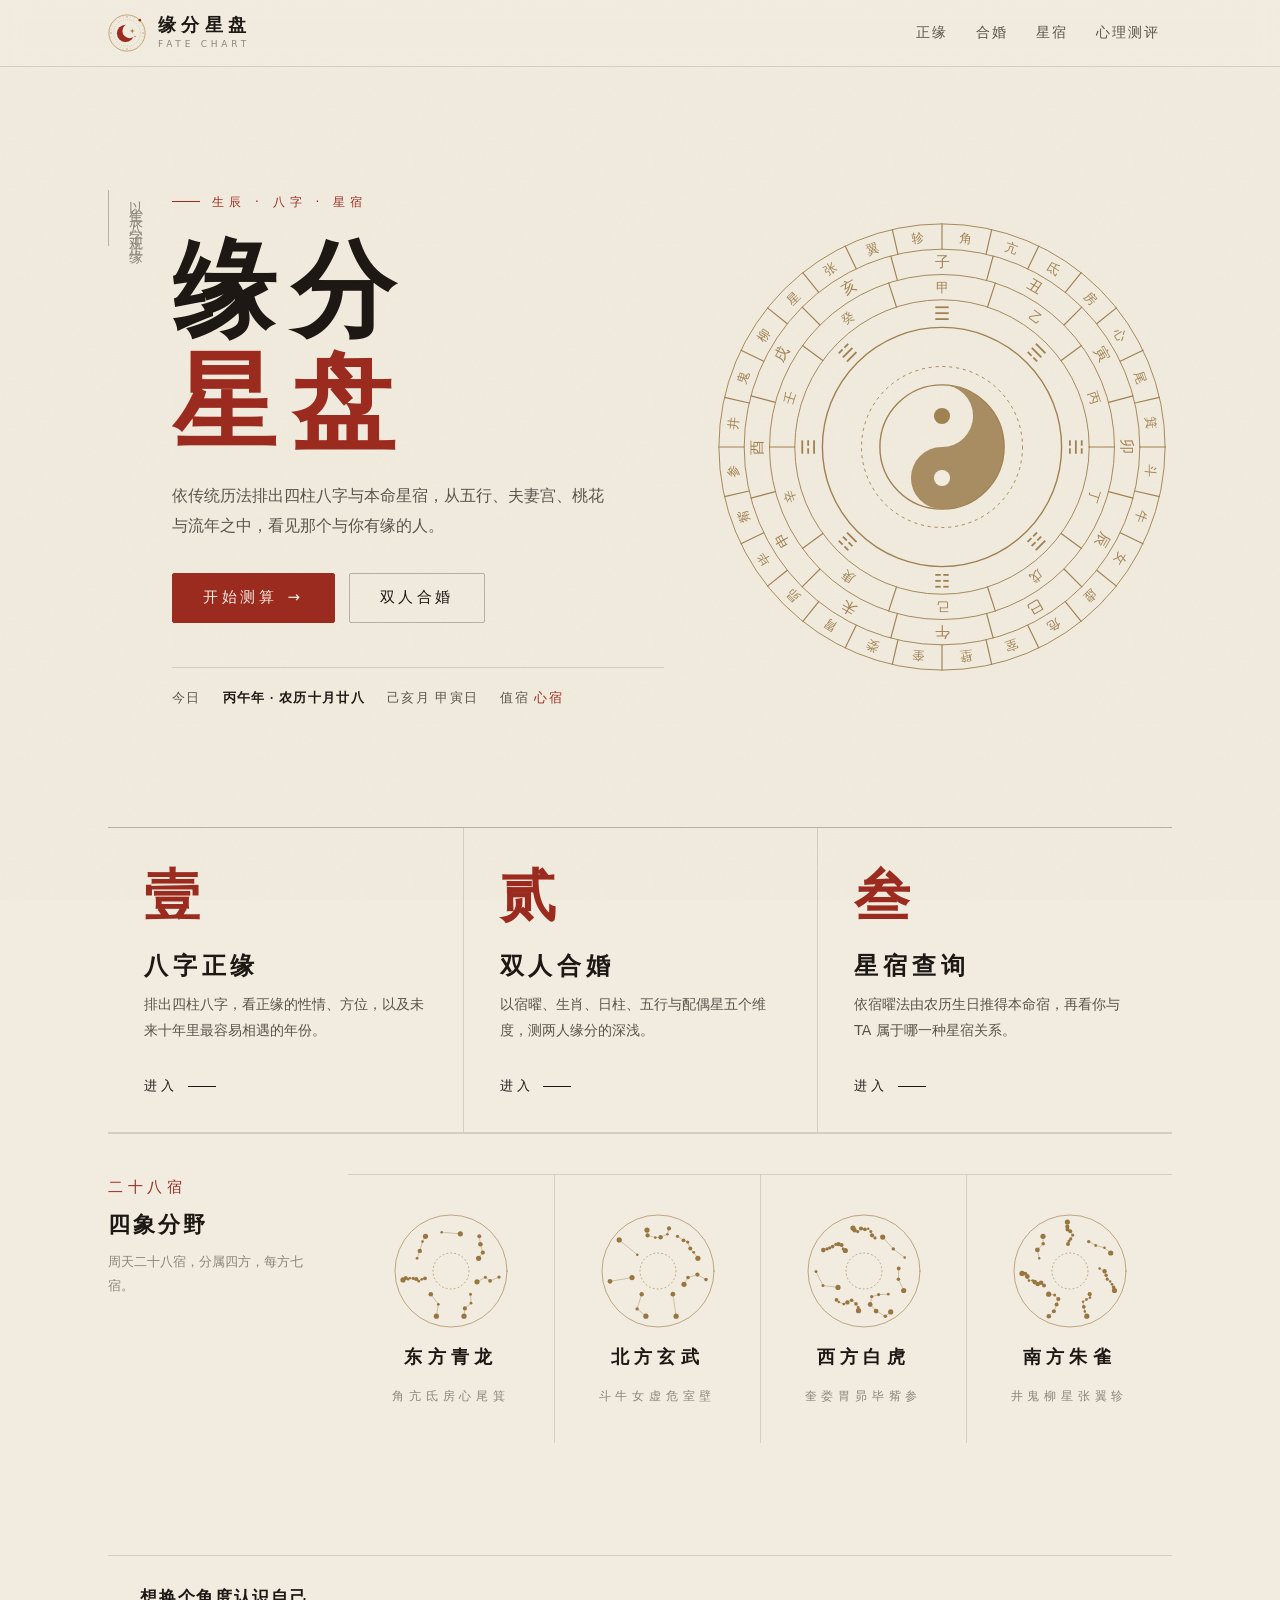
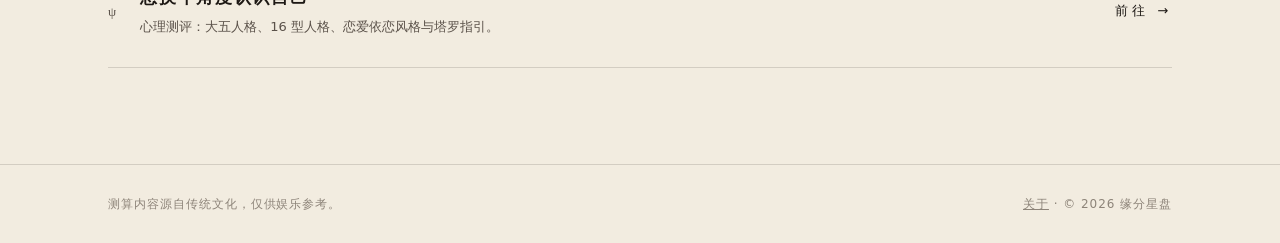
==== commit a922bf37: "New logo, richer bazi/hehun reports, stop persisting form input" ====
--- a/index.html
+++ b/index.html
@@ -6,7 +6,7 @@
   <meta name="theme-color" content="#f6f0e4">
   <title>缘分星盘 · 八字正缘测算</title>
   <meta name="description" content="输入生辰八字，看你的正缘画像、姻缘流年、本命星宿，以及两个人的合婚指数。免费、无需注册。">
-  <link rel="icon" href="data:image/svg+xml,%3Csvg xmlns='http://www.w3.org/2000/svg' viewBox='0 0 64 64'%3E%3Crect x='4' y='4' width='56' height='56' rx='10' fill='%23b5372a'/%3E%3Crect x='9' y='9' width='46' height='46' rx='6' fill='none' stroke='%23fff5ec' stroke-width='2'/%3E%3Ctext x='32' y='44' font-size='30' text-anchor='middle' fill='%23fff5ec' font-family='serif'%3E%E7%BC%98%3C/text%3E%3C/svg%3E">
+  <link rel="icon" href="data:image/svg+xml,%3Csvg%20xmlns%3D%22http%3A%2F%2Fwww.w3.org%2F2000%2Fsvg%22%20viewBox%3D%220%200%2064%2064%22%20fill%3D%22none%22%3E%20%3Cdefs%3E%3Cmask%20id%3D%22lg1%22%3E%3Crect%20width%3D%2264%22%20height%3D%2264%22%20fill%3D%22%23fff%22%2F%3E%3Ccircle%20cx%3D%2236.5%22%20cy%3D%2228.5%22%20r%3D%2212.2%22%20fill%3D%22%23000%22%2F%3E%3C%2Fmask%3E%3C%2Fdefs%3E%20%3Ccircle%20cx%3D%2232%22%20cy%3D%2232%22%20r%3D%2230.5%22%20stroke%3D%22%23a8843f%22%20stroke-width%3D%221.1%22%2F%3E%20%3Cg%20stroke%3D%22%23a8843f%22%3E%3Cline%20x1%3D%2232.00%22%20y1%3D%226.40%22%20x2%3D%2232.00%22%20y2%3D%223.40%22%20stroke-width%3D%221.1%22%2F%3E%3Cline%20x1%3D%2237.96%22%20y1%3D%225.87%22%20x2%3D%2238.36%22%20y2%3D%224.12%22%20stroke-width%3D%220.6%22%2F%3E%3Cline%20x1%3D%2243.63%22%20y1%3D%227.85%22%20x2%3D%2244.41%22%20y2%3D%226.23%22%20stroke-width%3D%220.6%22%2F%3E%3Cline%20x1%3D%2248.71%22%20y1%3D%2211.05%22%20x2%3D%2249.83%22%20y2%3D%229.64%22%20stroke-width%3D%220.6%22%2F%3E%3Cline%20x1%3D%2252.95%22%20y1%3D%2215.29%22%20x2%3D%2254.36%22%20y2%3D%2214.17%22%20stroke-width%3D%220.6%22%2F%3E%3Cline%20x1%3D%2256.15%22%20y1%3D%2220.37%22%20x2%3D%2257.77%22%20y2%3D%2219.59%22%20stroke-width%3D%220.6%22%2F%3E%3Cline%20x1%3D%2258.13%22%20y1%3D%2226.04%22%20x2%3D%2259.88%22%20y2%3D%2225.64%22%20stroke-width%3D%220.6%22%2F%3E%3Cline%20x1%3D%2257.60%22%20y1%3D%2232.00%22%20x2%3D%2260.60%22%20y2%3D%2232.00%22%20stroke-width%3D%221.1%22%2F%3E%3Cline%20x1%3D%2258.13%22%20y1%3D%2237.96%22%20x2%3D%2259.88%22%20y2%3D%2238.36%22%20stroke-width%3D%220.6%22%2F%3E%3Cline%20x1%3D%2256.15%22%20y1%3D%2243.63%22%20x2%3D%2257.77%22%20y2%3D%2244.41%22%20stroke-width%3D%220.6%22%2F%3E%3Cline%20x1%3D%2252.95%22%20y1%3D%2248.71%22%20x2%3D%2254.36%22%20y2%3D%2249.83%22%20stroke-width%3D%220.6%22%2F%3E%3Cline%20x1%3D%2248.71%22%20y1%3D%2252.95%22%20x2%3D%2249.83%22%20y2%3D%2254.36%22%20stroke-width%3D%220.6%22%2F%3E%3Cline%20x1%3D%2243.63%22%20y1%3D%2256.15%22%20x2%3D%2244.41%22%20y2%3D%2257.77%22%20stroke-width%3D%220.6%22%2F%3E%3Cline%20x1%3D%2237.96%22%20y1%3D%2258.13%22%20x2%3D%2238.36%22%20y2%3D%2259.88%22%20stroke-width%3D%220.6%22%2F%3E%3Cline%20x1%3D%2232.00%22%20y1%3D%2257.60%22%20x2%3D%2232.00%22%20y2%3D%2260.60%22%20stroke-width%3D%221.1%22%2F%3E%3Cline%20x1%3D%2226.04%22%20y1%3D%2258.13%22%20x2%3D%2225.64%22%20y2%3D%2259.88%22%20stroke-width%3D%220.6%22%2F%3E%3Cline%20x1%3D%2220.37%22%20y1%3D%2256.15%22%20x2%3D%2219.59%22%20y2%3D%2257.77%22%20stroke-width%3D%220.6%22%2F%3E%3Cline%20x1%3D%2215.29%22%20y1%3D%2252.95%22%20x2%3D%2214.17%22%20y2%3D%2254.36%22%20stroke-width%3D%220.6%22%2F%3E%3Cline%20x1%3D%2211.05%22%20y1%3D%2248.71%22%20x2%3D%229.64%22%20y2%3D%2249.83%22%20stroke-width%3D%220.6%22%2F%3E%3Cline%20x1%3D%227.85%22%20y1%3D%2243.63%22%20x2%3D%226.23%22%20y2%3D%2244.41%22%20stroke-width%3D%220.6%22%2F%3E%3Cline%20x1%3D%225.87%22%20y1%3D%2237.96%22%20x2%3D%224.12%22%20y2%3D%2238.36%22%20stroke-width%3D%220.6%22%2F%3E%3Cline%20x1%3D%226.40%22%20y1%3D%2232.00%22%20x2%3D%223.40%22%20y2%3D%2232.00%22%20stroke-width%3D%221.1%22%2F%3E%3Cline%20x1%3D%225.87%22%20y1%3D%2226.04%22%20x2%3D%224.12%22%20y2%3D%2225.64%22%20stroke-width%3D%220.6%22%2F%3E%3Cline%20x1%3D%227.85%22%20y1%3D%2220.37%22%20x2%3D%226.23%22%20y2%3D%2219.59%22%20stroke-width%3D%220.6%22%2F%3E%3Cline%20x1%3D%2211.05%22%20y1%3D%2215.29%22%20x2%3D%229.64%22%20y2%3D%2214.17%22%20stroke-width%3D%220.6%22%2F%3E%3Cline%20x1%3D%2215.29%22%20y1%3D%2211.05%22%20x2%3D%2214.17%22%20y2%3D%229.64%22%20stroke-width%3D%220.6%22%2F%3E%3Cline%20x1%3D%2220.37%22%20y1%3D%227.85%22%20x2%3D%2219.59%22%20y2%3D%226.23%22%20stroke-width%3D%220.6%22%2F%3E%3Cline%20x1%3D%2226.04%22%20y1%3D%225.87%22%20x2%3D%2225.64%22%20y2%3D%224.12%22%20stroke-width%3D%220.6%22%2F%3E%3C%2Fg%3E%20%3Ccircle%20cx%3D%2232%22%20cy%3D%2232%22%20r%3D%2222.5%22%20stroke%3D%22%23a8843f%22%20stroke-width%3D%22.7%22%20stroke-dasharray%3D%221.2%202.2%22%2F%3E%20%3Ccircle%20cx%3D%2229.5%22%20cy%3D%2232.5%22%20r%3D%2214.5%22%20fill%3D%22%239b2a1f%22%20mask%3D%22url(%23lg1)%22%2F%3E%20%3Cpath%20d%3D%22M41%2023.5%20C41.5%2027.4%2042.1%2028%2046%2028.5%20C42.1%2029%2041.5%2029.6%2041%2033.5%20C40.5%2029.6%2039.9%2029%2036%2028.5%20C39.9%2028%2040.5%2027.4%2041%2023.5%20Z%22%20fill%3D%22%23a8843f%22%2F%3E%20%3Ccircle%20cx%3D%2245.5%22%20cy%3D%2238%22%20r%3D%221.3%22%20fill%3D%22%23a8843f%22%2F%3E%20%3Ccircle%20cx%3D%2253.6%22%20cy%3D%2210.4%22%20r%3D%222.2%22%20fill%3D%22%239b2a1f%22%2F%3E%20%3C%2Fsvg%3E">
   <link rel="stylesheet" href="css/style.css">
 </head>
 <body>
@@ -14,7 +14,7 @@
   <header class="topbar">
     <div class="topbar__inner">
       <a class="logo" href="#/">
-        <span class="seal" aria-hidden="true"><span>缘</span></span>
+        <span class="logo__slot" aria-hidden="true"></span>
         <span class="logo__text">缘分星盘<small>FATE CHART</small></span>
       </a>
       <nav class="topnav" aria-label="主导航">
@@ -36,6 +36,7 @@
   <script src="js/calendar.js"></script>
   <script src="js/xiu.js"></script>
   <script src="js/fate.js"></script>
+  <script src="js/glossary.js"></script>
   <script src="js/art.js"></script>
   <script src="js/main.js"></script>
 </body>
--- a/css/style.css
+++ b/css/style.css
@@ -33,6 +33,8 @@
   --red: #d27a5c;
   --red-soft: rgba(210, 122, 92, .12);
   --gold: #c8a76a;
+  --logo-gold: #c8a76a;
+  --logo-red: #d27a5c;
 }
 
 * { box-sizing: border-box; -webkit-tap-highlight-color: transparent; }
@@ -95,7 +97,10 @@
 .topbar { position: sticky; top: 0; z-index: 20; background: color-mix(in srgb, var(--paper) 86%, transparent); backdrop-filter: blur(10px); -webkit-backdrop-filter: blur(10px); border-bottom: 1px solid var(--line); transition: background-color .6s; }
 .topbar__inner { display: flex; align-items: center; justify-content: space-between; gap: 12px; max-width: 1120px; margin: 0 auto; padding: 14px 28px; }
 .logo { display: flex; align-items: center; gap: 12px; text-decoration: none; }
-.logo .seal { width: 32px; height: 32px; font-size: 16px; }
+.logo__slot { display: block; width: 38px; height: 38px; flex: none; }
+.logo-mark { display: block; width: 100%; height: 100%; overflow: visible; }
+@media (hover: hover) { .logo:hover .logo-mark { transform: rotate(-12deg); } }
+.logo-mark { transition: transform .8s var(--ease); }
 .logo__text { font-family: var(--serif); font-size: 18px; font-weight: 600; letter-spacing: .3em; line-height: 1.1; }
 .logo__text small { display: block; margin-top: 4px; font-family: var(--sans); font-size: 9px; font-weight: 400; letter-spacing: .42em; color: var(--ink-3); }
 .topnav { display: flex; gap: 4px; }
@@ -230,7 +235,7 @@
 /* 报告 */
 .report-head { display: grid; grid-template-columns: 1fr auto; gap: 32px; align-items: end; padding: 72px 0 40px; }
 .report-head h1 { font-size: clamp(36px, 6vw, 64px); letter-spacing: .14em; margin: 20px 0 16px; }
-.report-head .seal { width: 64px; height: 64px; font-size: 30px; }
+.logo-mark--big { width: 96px; height: 96px; }
 
 .pillars { display: grid; grid-template-columns: repeat(4, 1fr); text-align: center; border-top: 1px solid var(--line); border-bottom: 1px solid var(--line); }
 .pillar { position: relative; padding: 22px 6px 20px; }
@@ -279,6 +284,80 @@
 .best-list b { margin-right: 14px; color: var(--red); font-family: var(--serif); }
 .legend { display: flex; gap: 18px; margin-top: 14px; font-size: 12px; color: var(--ink-3); }
 .legend i { display: inline-block; width: 6px; height: 6px; margin-right: 6px; border-radius: 50%; vertical-align: middle; }
+
+/* 正缘摘要 */
+.summary { margin-bottom: 8px; padding: 36px 0 40px; border-top: 1px solid var(--line-2); }
+.tiles { display: grid; grid-template-columns: repeat(5, 1fr); border: 1px solid var(--line); background: color-mix(in srgb, var(--card) 70%, transparent); }
+.tile { display: grid; gap: 4px; padding: 22px 18px; text-align: center; }
+.tile + .tile { border-left: 1px solid var(--line); }
+.tile span { font-size: 12px; color: var(--ink-3); letter-spacing: .3em; }
+.tile b { font-family: var(--serif); font-size: clamp(26px, 3.4vw, 36px); font-weight: 600; line-height: 1.3; letter-spacing: .06em; }
+.tile b.is-red { color: var(--red); }
+.tile small { font-size: 12px; color: var(--ink-2); }
+.summary__text { max-width: 52em; margin: 26px auto 0; font-family: var(--serif); font-size: 17px; line-height: 2; text-align: center; color: var(--ink-2); }
+.summary__text b { color: var(--ink); }
+
+/* 五行生克图 */
+.wx-diagram { margin: 0; }
+.wx-diagram svg { display: block; width: 100%; max-width: 300px; margin: 0 auto; overflow: visible; }
+.wx-diagram .sheng { fill: none; stroke: var(--gold); stroke-width: 1.2; }
+.wx-diagram .ke { stroke: var(--ink-3); stroke-width: .8; stroke-dasharray: 3 4; }
+.wx-diagram .ring { fill: none; stroke-width: 1; }
+.wx-diagram .ring--dm { stroke: var(--ink); stroke-dasharray: 2 3; }
+.wx-diagram .ring--sp { stroke: var(--red); }
+.wx-diagram text { text-anchor: middle; dominant-baseline: central; font-family: var(--serif); }
+.wx-diagram .ch { font-size: 20px; font-weight: 600; }
+.wx-diagram .n { font-size: 10px; fill: var(--ink-3); font-family: var(--sans); }
+.wx-diagram .tag { font-size: 10px; fill: var(--ink-2); font-family: var(--sans); letter-spacing: .1em; }
+.wx-diagram .tag--sp { fill: var(--red); }
+.wx-diagram figcaption { display: flex; justify-content: center; gap: 22px; margin-top: 8px; font-size: 12px; color: var(--ink-3); }
+.wx-diagram figcaption i { display: inline-block; width: 18px; margin-right: 6px; vertical-align: middle; border-top: 1px solid var(--gold); }
+.wx-diagram figcaption i.ke { border-top: 1px dashed var(--ink-3); }
+
+/* 合婚：五维、对照表、建议 */
+.dims { display: grid; gap: 14px; padding: 32px 0 36px; }
+.dims__head { display: flex; flex-wrap: wrap; align-items: baseline; gap: 6px 16px; margin-bottom: 6px; }
+.dims__head span { font-family: var(--serif); font-size: 18px; letter-spacing: .3em; }
+.dims__head small { font-size: 12px; color: var(--ink-3); }
+.dim { display: grid; grid-template-columns: 4em 1fr 3em; align-items: center; gap: 18px; }
+.dim__name { font-size: 14px; letter-spacing: .2em; color: var(--ink-2); }
+.dim__track { position: relative; height: 8px; background: color-mix(in srgb, var(--ink) 6%, transparent); }
+.dim__track::before { content: ""; position: absolute; left: 50%; top: -4px; bottom: -4px; width: 1px; background: var(--line-2); }
+.dim__fill { position: absolute; top: 0; height: 100%; width: 0; background: var(--wx-0); transition: width 1.2s var(--ease); }
+.dim__fill.is-neg { background: var(--red); }
+.dim em { font-style: normal; font-family: var(--serif); font-size: 18px; text-align: right; color: var(--ink-3); }
+.dim em.up { color: var(--wx-0); }
+.dim em.down { color: var(--red); }
+.compare-wrap { overflow-x: auto; }
+.compare { width: 100%; border-collapse: collapse; font-size: 14px; }
+.compare th, .compare td { padding: 12px 10px; border-bottom: 1px solid var(--line); text-align: center; }
+.compare thead th { font-family: var(--serif); font-size: 17px; font-weight: 600; letter-spacing: .2em; border-bottom-color: var(--line-2); }
+.compare tbody th { width: 6.5em; text-align: left; font-weight: 400; font-size: 12px; color: var(--ink-3); letter-spacing: .2em; }
+.compare td { font-family: var(--serif); }
+.advice { margin: 0; padding: 0; list-style: none; counter-reset: a; }
+.advice li { position: relative; padding: 14px 0 14px 44px; border-bottom: 1px solid var(--line); color: var(--ink-2); counter-increment: a; }
+.advice li::before { content: counter(a, cjk-ideographic); position: absolute; left: 0; top: 13px; width: 28px; height: 28px; display: grid; place-items: center; border: 1px solid var(--red); color: var(--red); font-family: var(--serif); font-size: 13px; }
+.advice li:first-child { padding-top: 0; }
+.advice li:first-child::before { top: -1px; }
+
+/* 名词解释 */
+.terms { margin-top: 28px; padding: 18px 20px 6px; background: color-mix(in srgb, var(--ink) 4%, transparent); border-left: 2px solid var(--gold); }
+.terms summary { display: flex; align-items: center; gap: 10px; margin-bottom: 12px; font-size: 13px; letter-spacing: .3em; color: var(--gold); cursor: pointer; list-style: none; }
+.terms summary::-webkit-details-marker { display: none; }
+.terms summary::after { content: "收起"; margin-left: auto; font-size: 12px; letter-spacing: .1em; color: var(--ink-3); }
+.terms:not([open]) summary { margin-bottom: 12px; }
+.terms:not([open]) summary::after { content: "展开"; }
+.terms summary span { font-size: 12px; letter-spacing: .1em; color: var(--ink-3); }
+.terms dl { display: grid; grid-template-columns: 7.5em 1fr; margin: 0; font-size: 13px; line-height: 1.75; }
+.terms dt, .terms dd { padding: 9px 0; border-top: 1px dashed var(--line); }
+.terms dt { font-family: var(--serif); font-weight: 600; color: var(--ink); letter-spacing: .08em; }
+.terms dd { margin: 0; color: var(--ink-2); }
+.xiu-table + .terms { margin-top: 32px; }
+@media (max-width: 720px) {
+  .terms { padding: 16px 14px 4px; }
+  .terms dl { grid-template-columns: 1fr; }
+  .terms dd { padding-top: 0; border-top: 0; }
+}
 /* 合婚 */
 .match-head { display: grid; grid-template-columns: 1fr auto 1fr; align-items: center; gap: 24px; padding: 72px 0 48px; text-align: center; }
 .match-head .who h2 { font-size: clamp(24px, 3.6vw, 34px); letter-spacing: .2em; margin: 0 0 8px; }
@@ -379,7 +458,7 @@
   .psych-entry em { margin-left: 52px; }
   .page-head, .report-head, .prose { padding-top: 40px; }
   .report-head { grid-template-columns: 1fr; }
-  .report-head .seal { display: none; }
+  .logo-mark--big { display: none; }
   .sec, .relation, .xiu-group { grid-template-columns: 1fr; gap: 18px; padding: 30px 0; }
   .xiu-detail { grid-column: 1; }
   .cols, .row, .portrait { grid-template-columns: 1fr; gap: 24px; }
@@ -389,6 +468,17 @@
   .pillar.is-day::after { display: none; }
   .pillar.is-day { background: var(--red-soft); }
   .match-head { grid-template-columns: 1fr; gap: 20px; padding-top: 40px; }
+  .tiles { grid-template-columns: repeat(2, 1fr); }
+  .tile { padding: 16px 10px; }
+  .tile + .tile { border-left: 0; }
+  .tile:nth-child(even) { border-left: 1px solid var(--line); }
+  .tile:nth-child(n+3) { border-top: 1px solid var(--line); }
+  .tile:last-child { grid-column: 1 / -1; }
+  .summary { padding: 28px 0 32px; }
+  .summary__text { font-size: 15px; text-align: left; }
+  .dim { grid-template-columns: 3.6em 1fr 2.4em; gap: 12px; }
+  .compare th, .compare td { padding: 10px 6px; }
+  .compare tbody th { width: 5em; }
   .score { width: 190px; margin: 0 auto; }
   .score__num b { font-size: 60px; }
   .xiu-hero { padding-top: 40px; }
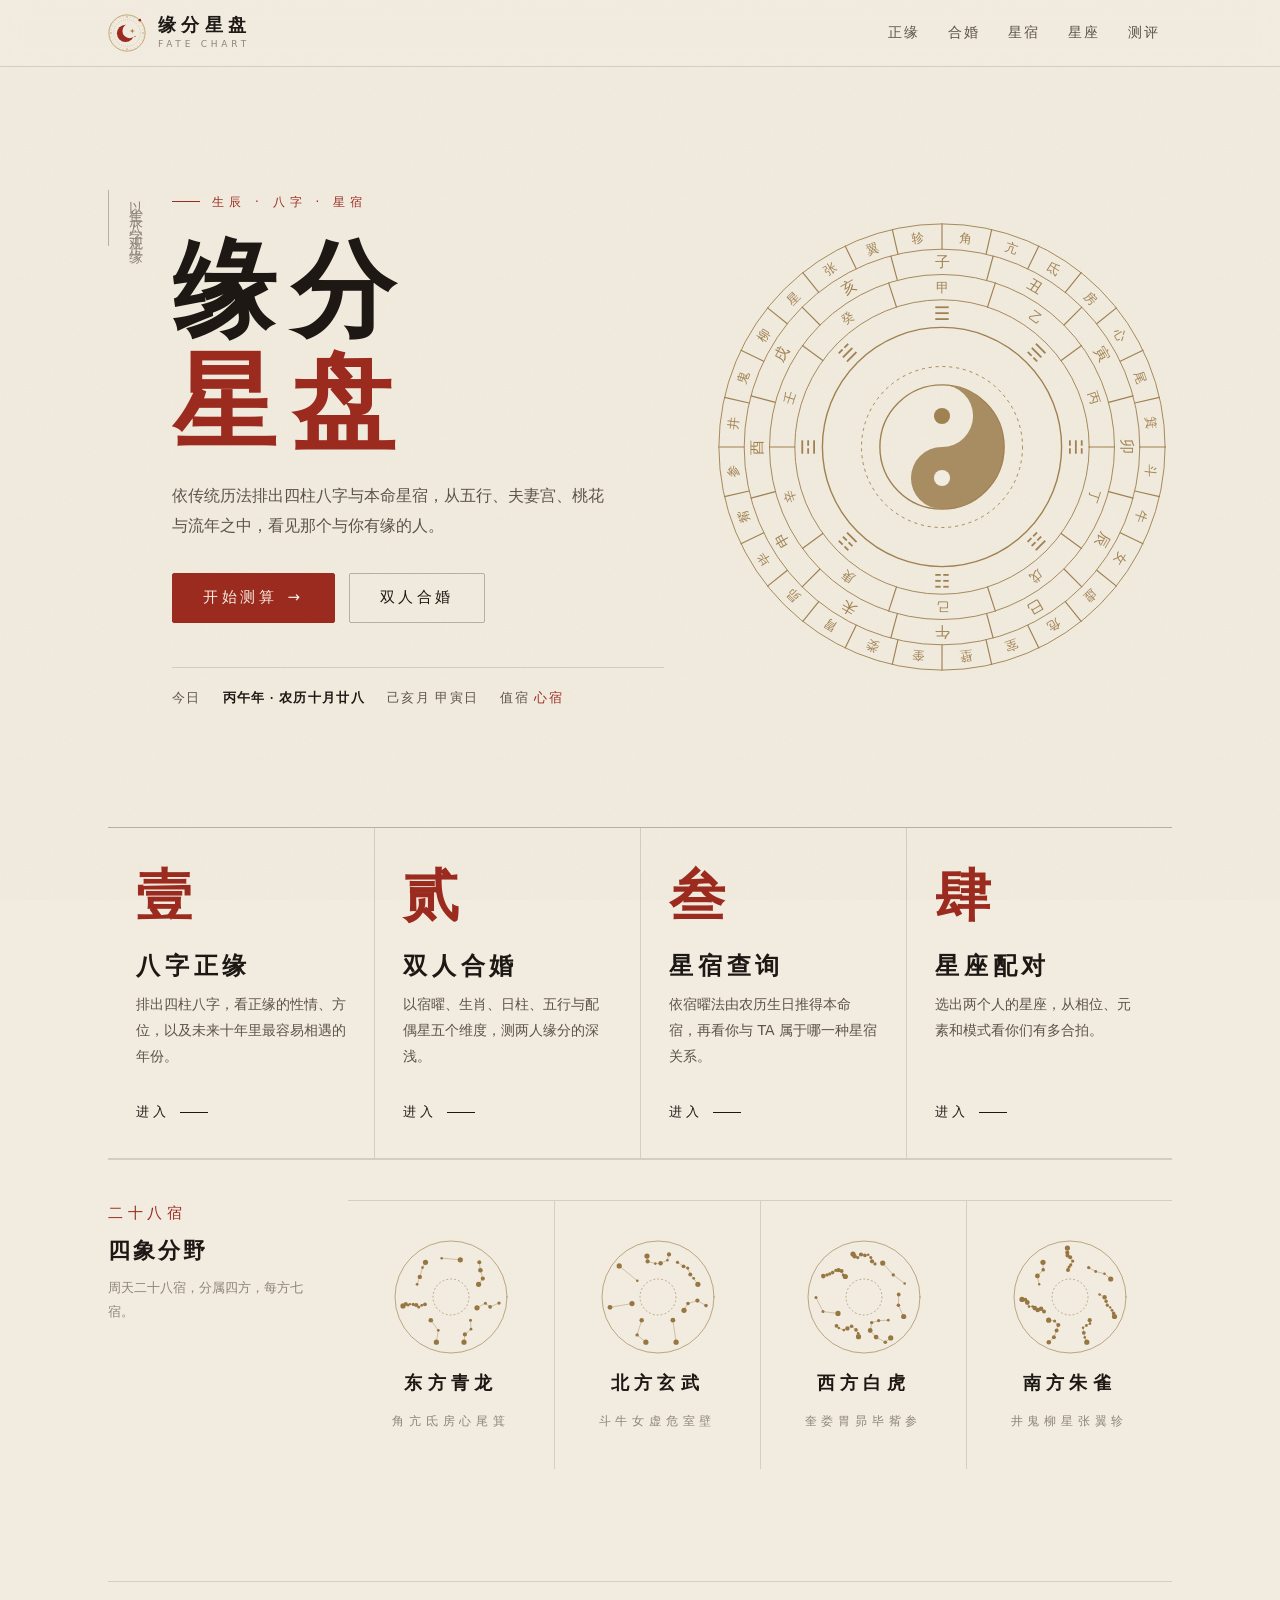
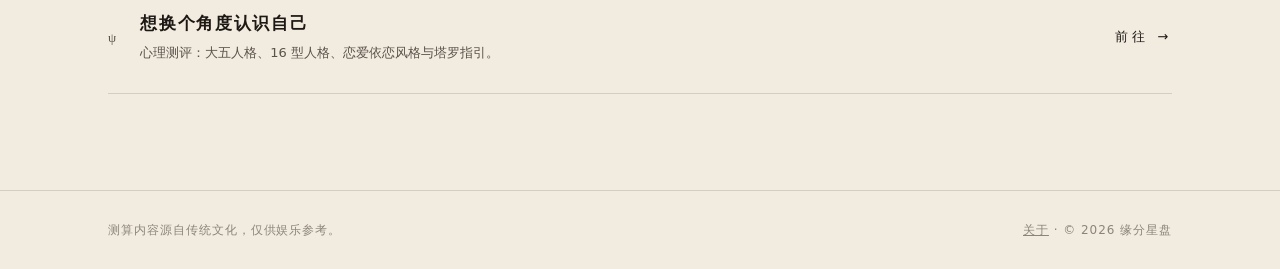
==== commit fd7734eb: "Add zodiac sign compatibility page" ====
--- a/index.html
+++ b/index.html
@@ -21,7 +21,8 @@
         <a href="#/bazi" data-nav="bazi">正缘</a>
         <a href="#/hehun" data-nav="hehun">合婚</a>
         <a href="#/xiu" data-nav="xiu">星宿</a>
-        <a href="psych/">心理测评</a>
+        <a href="#/star" data-nav="star">星座</a>
+        <a href="psych/">测评</a>
       </nav>
     </div>
   </header>
@@ -36,6 +37,7 @@
   <script src="js/calendar.js"></script>
   <script src="js/xiu.js"></script>
   <script src="js/fate.js"></script>
+  <script src="js/star.js"></script>
   <script src="js/glossary.js"></script>
   <script src="js/art.js"></script>
   <script src="js/main.js"></script>
--- a/css/style.css
+++ b/css/style.css
@@ -173,8 +173,8 @@
 .today strong { color: var(--ink); font-family: var(--serif); font-weight: 600; }
 .today em { font-style: normal; color: var(--red); }
 
-.features { display: grid; grid-template-columns: repeat(3, 1fr); border-top: 1px solid var(--line-2); border-bottom: 1px solid var(--line); }
-.feature { position: relative; display: flex; flex-direction: column; padding: 40px 36px 34px; text-decoration: none; transition: background-color .4s; }
+.features { display: grid; grid-template-columns: repeat(4, 1fr); border-top: 1px solid var(--line-2); border-bottom: 1px solid var(--line); }
+.feature { position: relative; display: flex; flex-direction: column; padding: 40px 28px 34px; text-decoration: none; transition: background-color .4s; }
 .feature + .feature { border-left: 1px solid var(--line); }
 .feature__no { font-family: var(--serif); font-size: 56px; line-height: 1; color: var(--red); font-weight: 600; }
 .feature h2 { margin: 26px 0 10px; font-size: 24px; letter-spacing: .2em; }
@@ -322,8 +322,7 @@
 .dim { display: grid; grid-template-columns: 4em 1fr 3em; align-items: center; gap: 18px; }
 .dim__name { font-size: 14px; letter-spacing: .2em; color: var(--ink-2); }
 .dim__track { position: relative; height: 8px; background: color-mix(in srgb, var(--ink) 6%, transparent); }
-.dim__track::before { content: ""; position: absolute; left: 50%; top: -4px; bottom: -4px; width: 1px; background: var(--line-2); }
-.dim__fill { position: absolute; top: 0; height: 100%; width: 0; background: var(--wx-0); transition: width 1.2s var(--ease); }
+.dim__fill { position: absolute; left: 0; top: 0; height: 100%; width: 0; background: linear-gradient(90deg, var(--gold), var(--red)); transition: width 1.2s var(--ease); }
 .dim__fill.is-neg { background: var(--red); }
 .dim em { font-style: normal; font-family: var(--serif); font-size: 18px; text-align: right; color: var(--ink-3); }
 .dim em.up { color: var(--wx-0); }
@@ -339,6 +338,40 @@
 .advice li::before { content: counter(a, cjk-ideographic); position: absolute; left: 0; top: 13px; width: 28px; height: 28px; display: grid; place-items: center; border: 1px solid var(--red); color: var(--red); font-family: var(--serif); font-size: 13px; }
 .advice li:first-child { padding-top: 0; }
 .advice li:first-child::before { top: -1px; }
+
+/* 星座配对 */
+.star-hero-art { max-width: 360px; width: 100%; justify-self: end; }
+.art--wheel { color: var(--gold); }
+.star-form { padding-bottom: 16px; }
+.star-form .cols { gap: 48px; }
+.signs { display: grid; grid-template-columns: repeat(4, 1fr); gap: 8px; }
+.sign {
+  display: grid; justify-items: center; gap: 2px; padding: 12px 4px 10px; border: 1px solid var(--line); border-radius: 2px;
+  background: transparent; transition: border-color .2s, background-color .2s;
+}
+.sign__g { font-size: 24px; line-height: 1.2; color: var(--gold); font-family: "Segoe UI Symbol", "Noto Sans Symbols", var(--serif); }
+.sign b { font-family: var(--serif); font-size: 14px; font-weight: 600; letter-spacing: .08em; }
+.sign small { font-size: 10px; color: var(--ink-3); }
+.sign.is-on { border-color: var(--gold); background: rgba(200, 167, 106, .14); }
+.sign.is-on .sign__g { color: var(--red); }
+@media (hover: hover) { .sign:hover { border-color: var(--line-2); } }
+.lookup { margin-top: 14px; }
+.lookup summary { cursor: pointer; font-size: 13px; color: var(--gold); letter-spacing: .1em; margin-bottom: 12px; }
+.big-glyph { display: block; font-size: 54px; line-height: 1.1; color: var(--gold); font-family: "Segoe UI Symbol", "Noto Sans Symbols", var(--serif); text-shadow: 0 0 30px rgba(200, 167, 106, .4); }
+.sign-card { position: relative; padding: 26px 24px; border: 1px solid var(--line); background: var(--card); }
+.sign-card__g { position: absolute; right: 18px; top: 10px; font-size: 64px; line-height: 1; color: rgba(200, 167, 106, .2); font-family: "Segoe UI Symbol", "Noto Sans Symbols", var(--serif); }
+.sign-card h3 { font-size: 24px; margin: 14px 0 6px; letter-spacing: .14em; }
+.sign-card .dots { margin: 0 0 14px; }
+.sign-card .tags { margin-bottom: 14px; }
+.sign-card p:last-child { margin: 0; color: var(--ink-2); }
+.matrix-wrap { overflow-x: auto; -webkit-overflow-scrolling: touch; }
+.matrix { border-collapse: collapse; width: 100%; min-width: 620px; font-size: 13px; }
+.matrix th { padding: 6px 2px; font-weight: 400; color: var(--gold); font-size: 18px; font-family: "Segoe UI Symbol", "Noto Sans Symbols", var(--serif); }
+.matrix tbody th { text-align: left; white-space: nowrap; font-size: 16px; }
+.matrix tbody th span { margin-left: 6px; font-family: var(--sans); font-size: 12px; color: var(--ink-2); }
+.matrix td { padding: 2px; }
+.matrix td a { display: block; padding: 7px 0; text-align: center; text-decoration: none; font-family: var(--serif); color: var(--ink); background: rgba(210, 122, 92, calc(var(--a) * .55)); transition: outline-color .2s; outline: 1px solid transparent; }
+@media (hover: hover) { .matrix td a:hover { outline-color: var(--gold); } }
 
 /* 名词解释 */
 .terms { margin-top: 28px; padding: 18px 20px 6px; background: color-mix(in srgb, var(--ink) 4%, transparent); border-left: 2px solid var(--gold); }
@@ -422,6 +455,9 @@
 @keyframes toast { 0% { opacity: 0; transform: translate(-50%, 12px); } 12%, 85% { opacity: 1; transform: translate(-50%, 0); } 100% { opacity: 0; } }
 
 @media (max-width: 960px) {
+  .features { grid-template-columns: repeat(2, 1fr); }
+  .feature:nth-child(3) { border-left: 0; }
+  .feature:nth-child(n+3) { border-top: 1px solid var(--line); }
   .hero { grid-template-columns: 1fr; min-height: 0; max-height: none; padding: 32px 0 48px; gap: 16px; }
   .hero__art { order: -1; max-width: 300px; margin: 0 auto; }
   .form-wrap, .xiu-hero, .xiu-result { grid-template-columns: 1fr; gap: 32px; }
@@ -449,6 +485,10 @@
   .features, .xiang { grid-template-columns: 1fr; }
   .feature { padding: 30px 0; }
   .feature + .feature { border-left: 0; border-top: 1px solid var(--line); }
+  .star-hero-art { display: none; }
+  .star-form .cols { gap: 8px; }
+  .signs { grid-template-columns: repeat(3, 1fr); gap: 6px; }
+  .big-glyph { font-size: 44px; }
   .xiang { grid-template-columns: 1fr 1fr; }
   .xiang a { padding: 24px 8px; }
   .xiang a:nth-child(3) { border-left: 0; }
